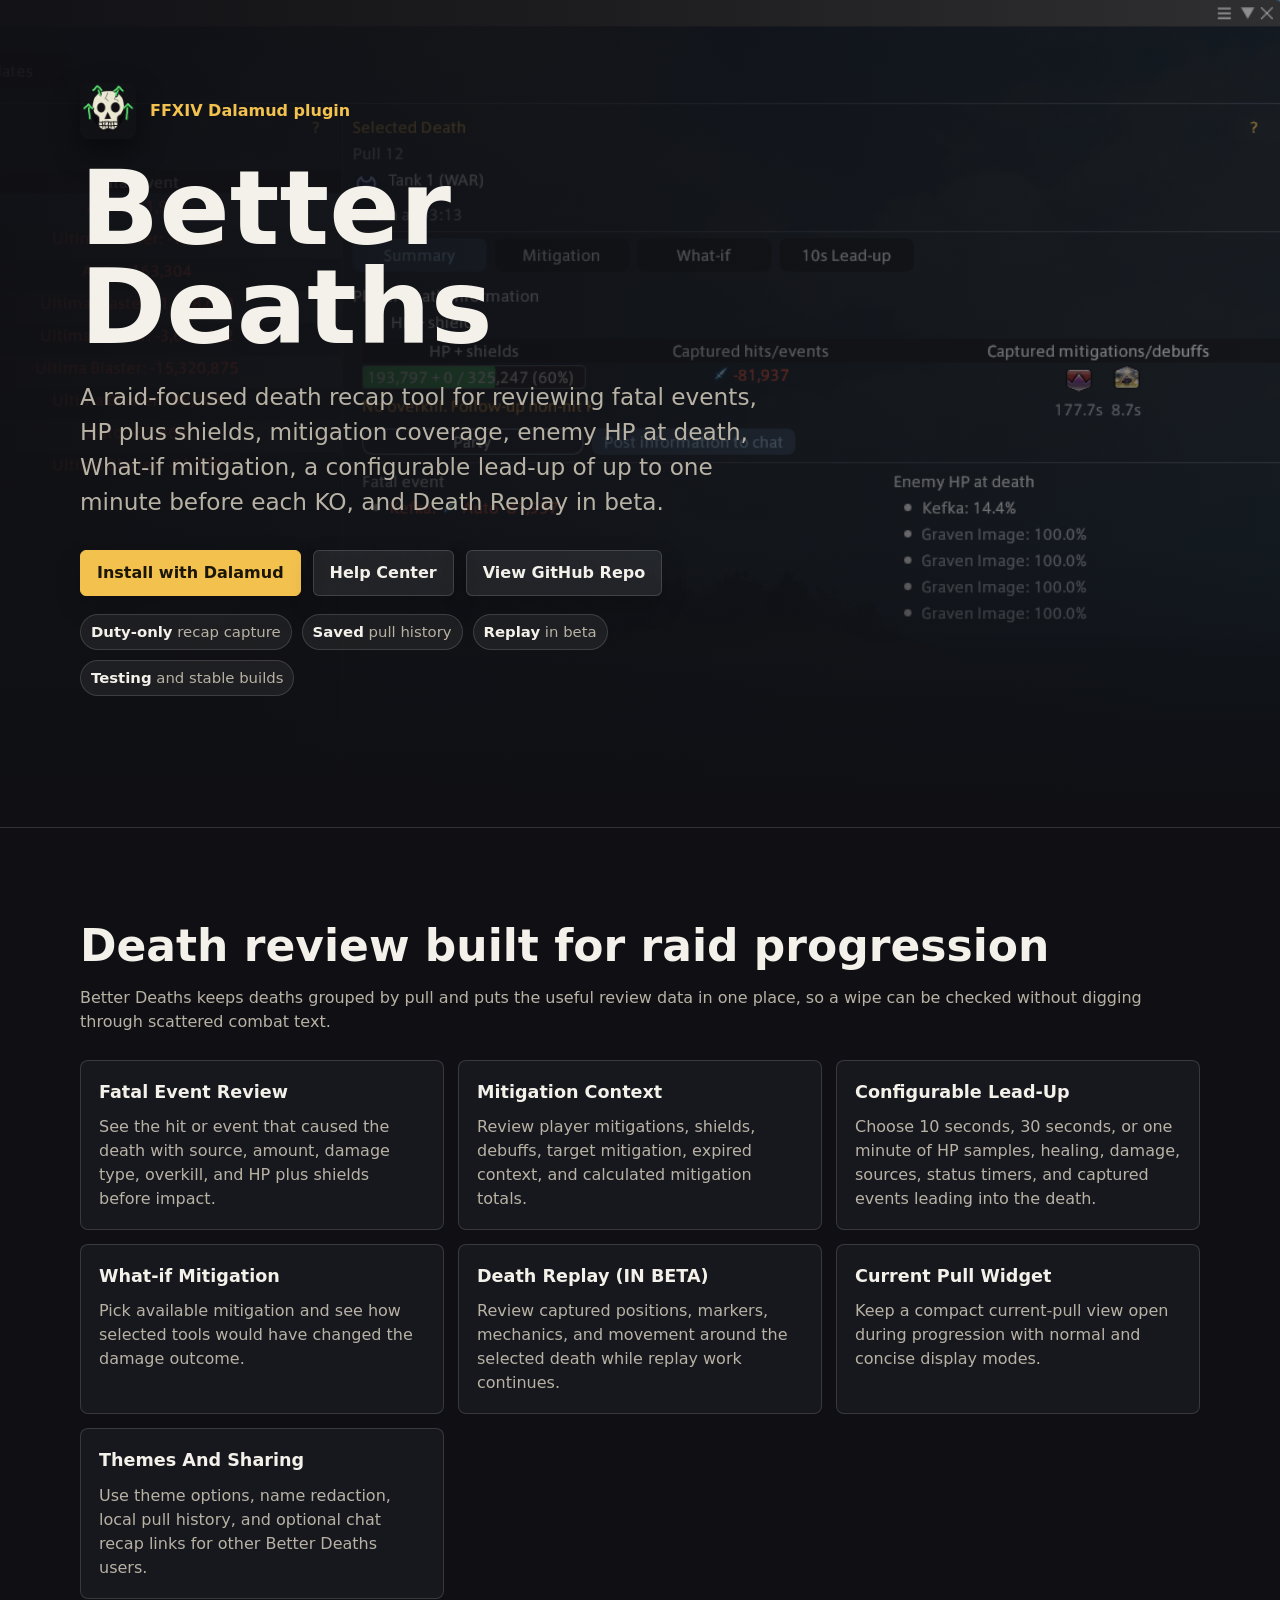
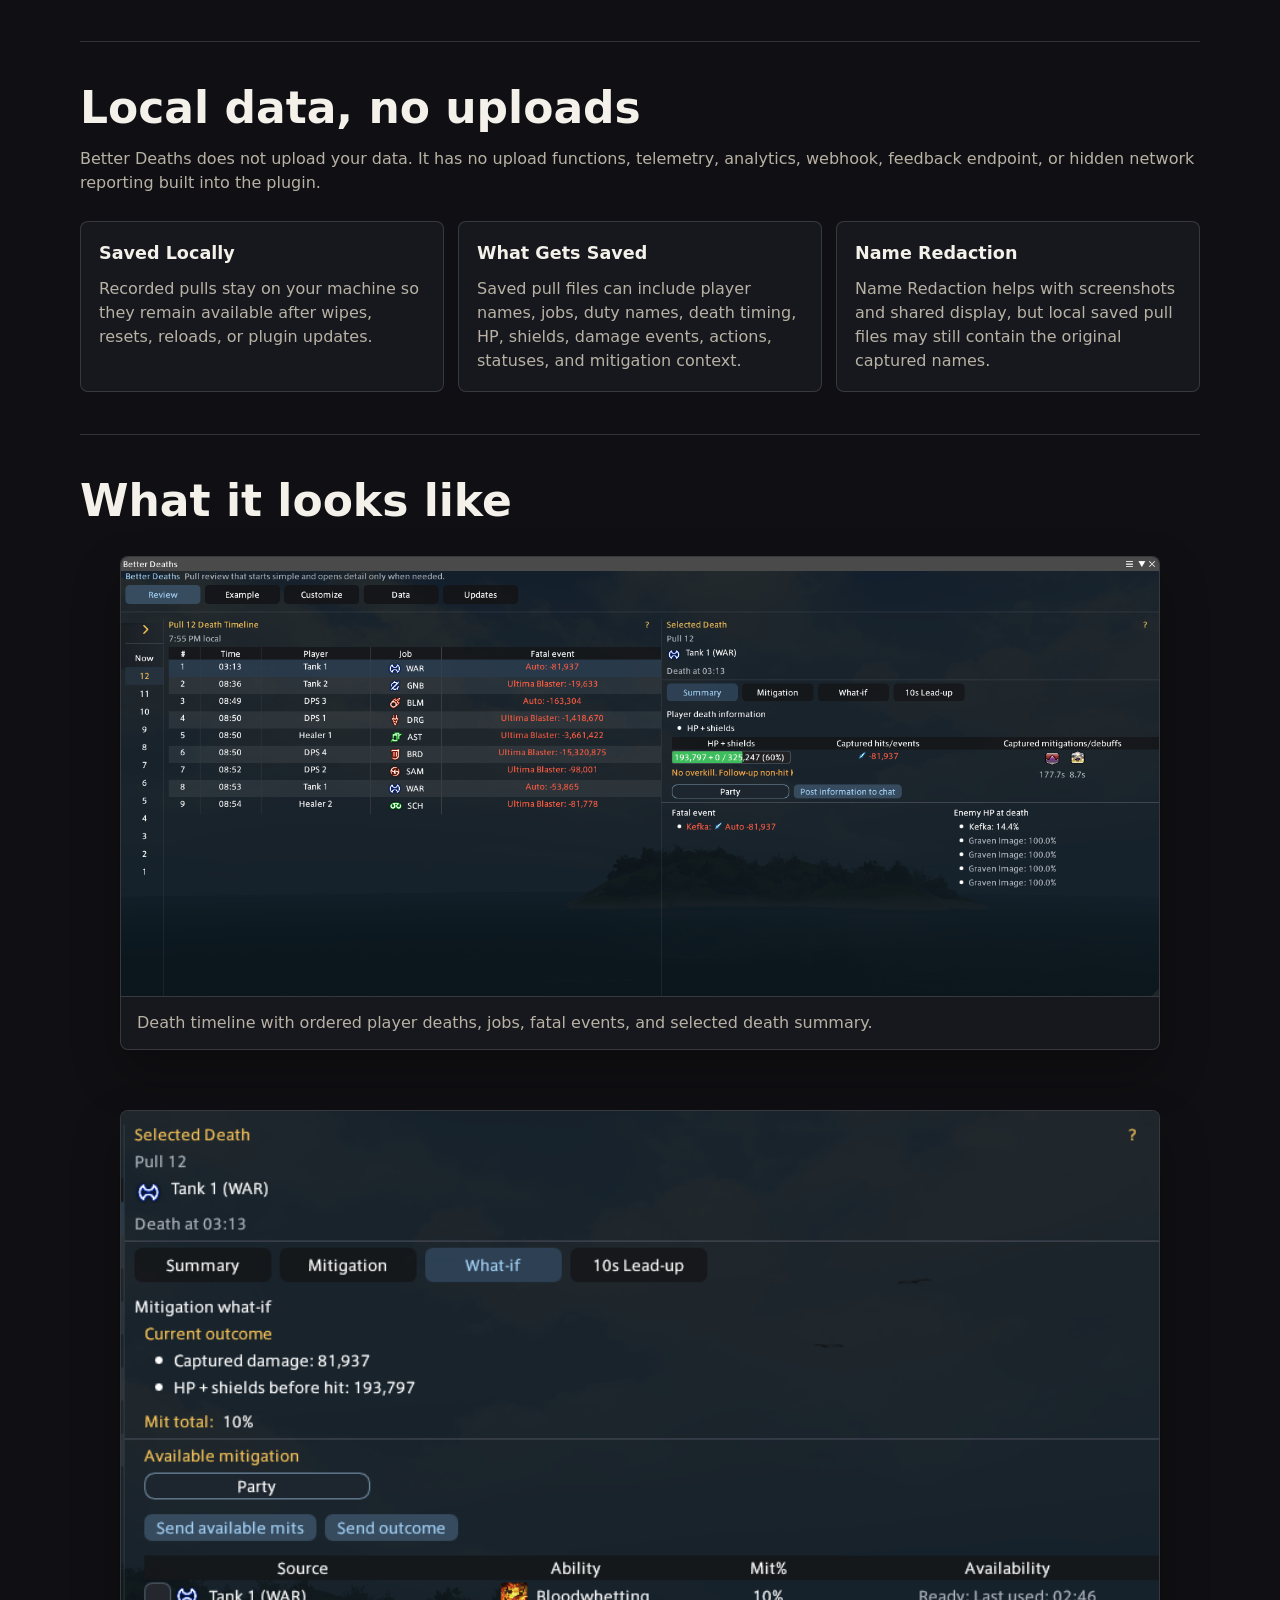
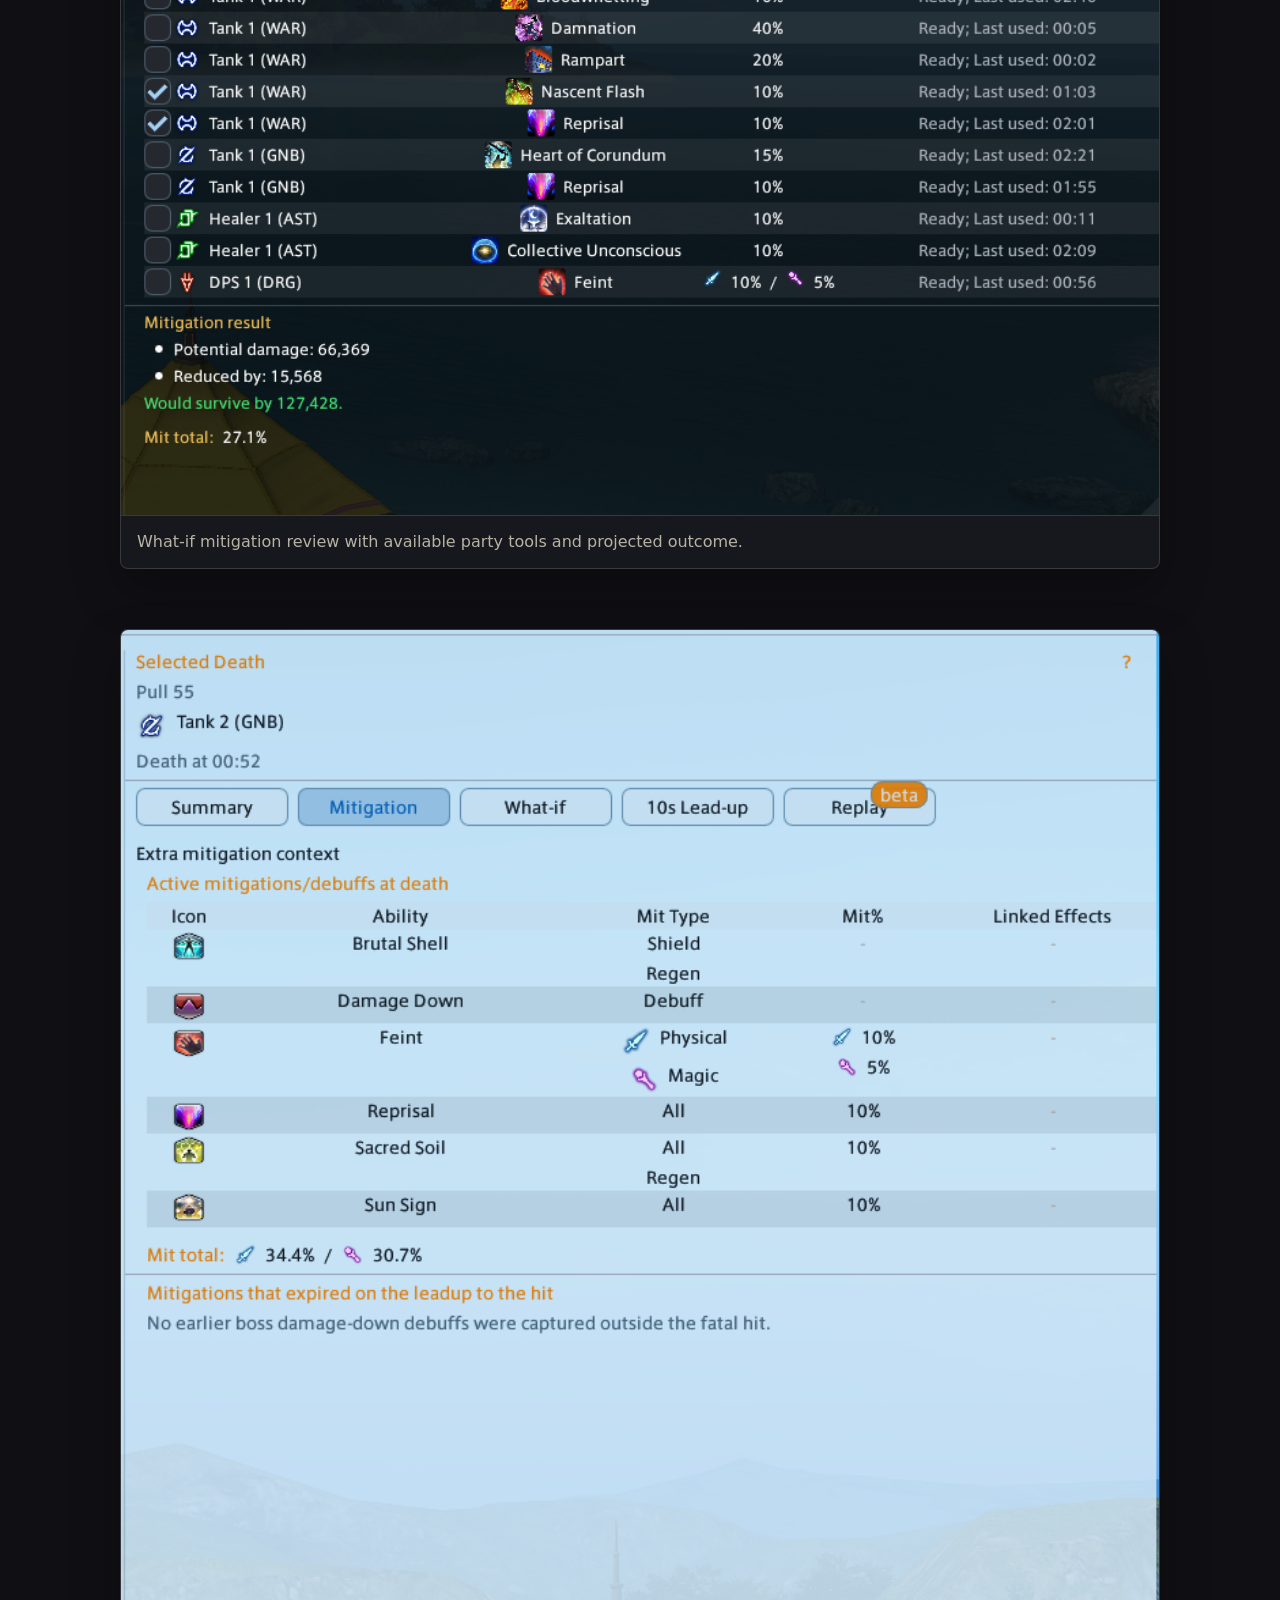
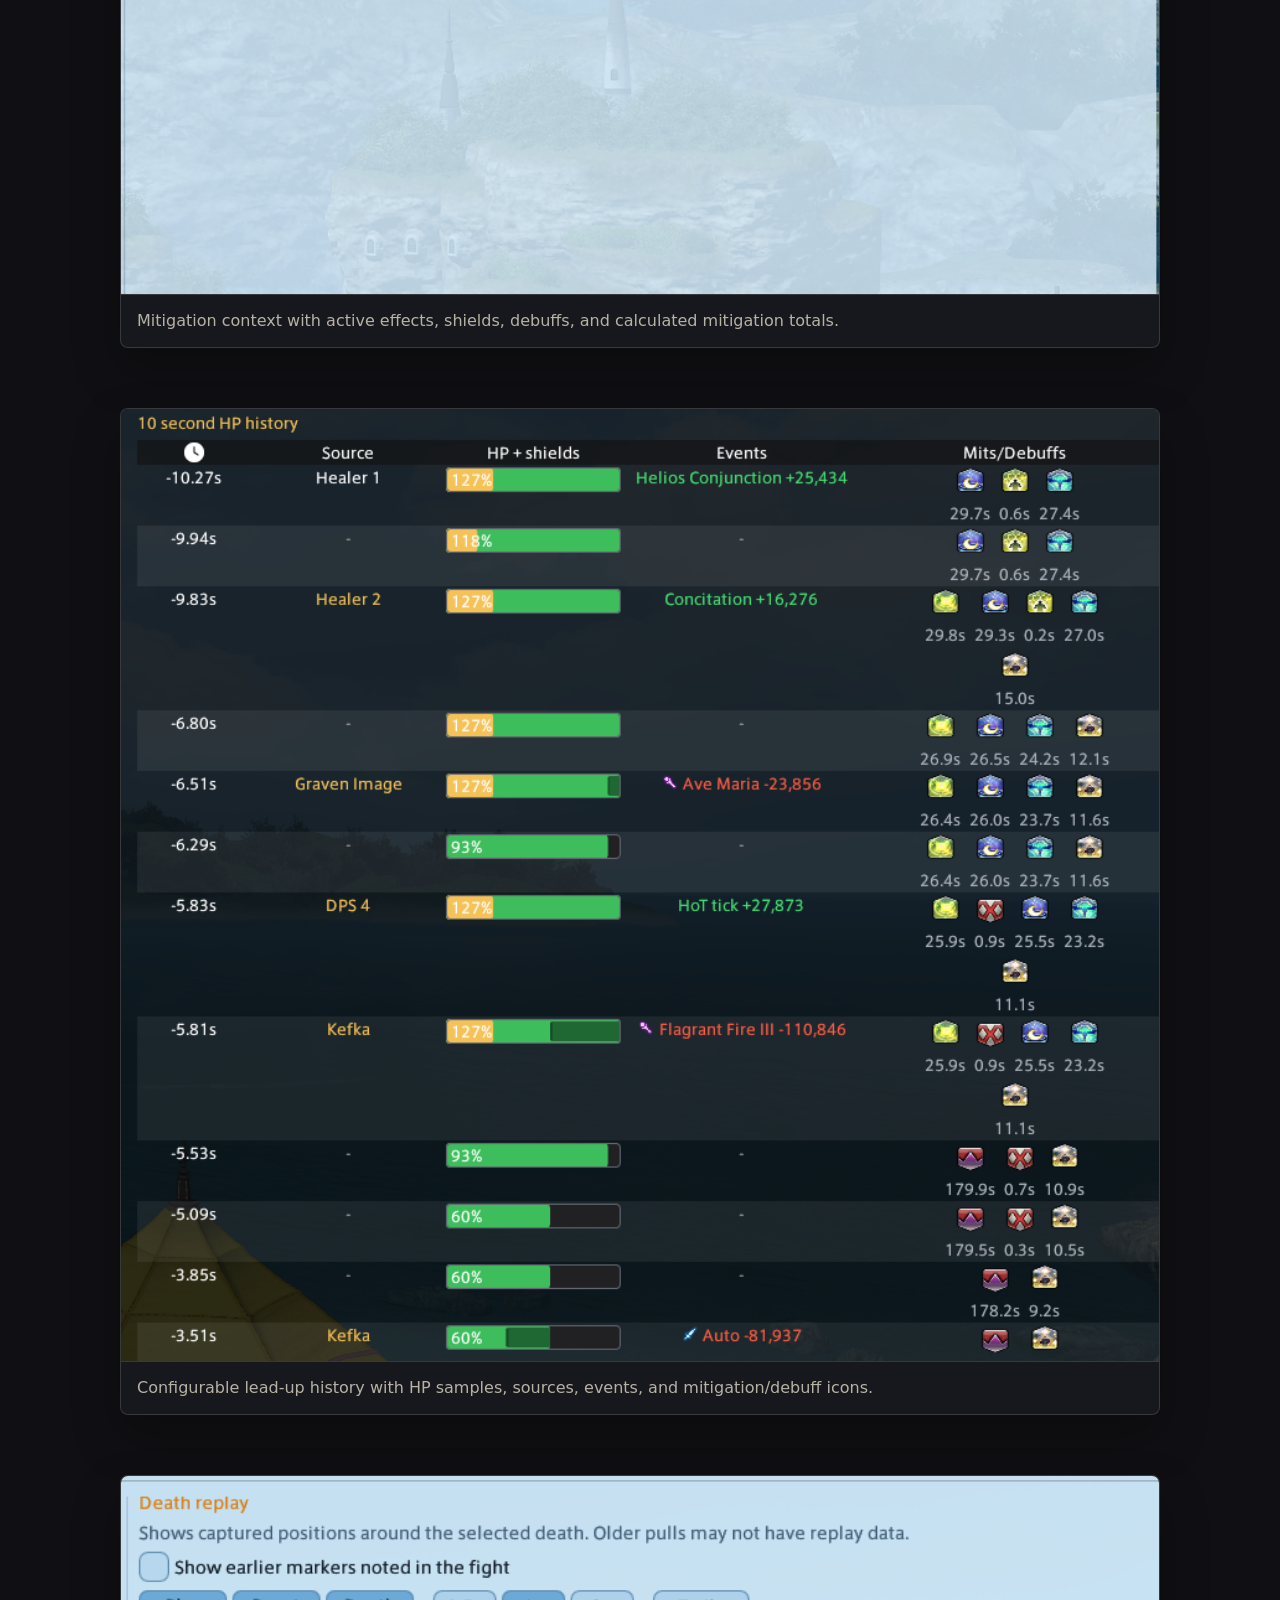
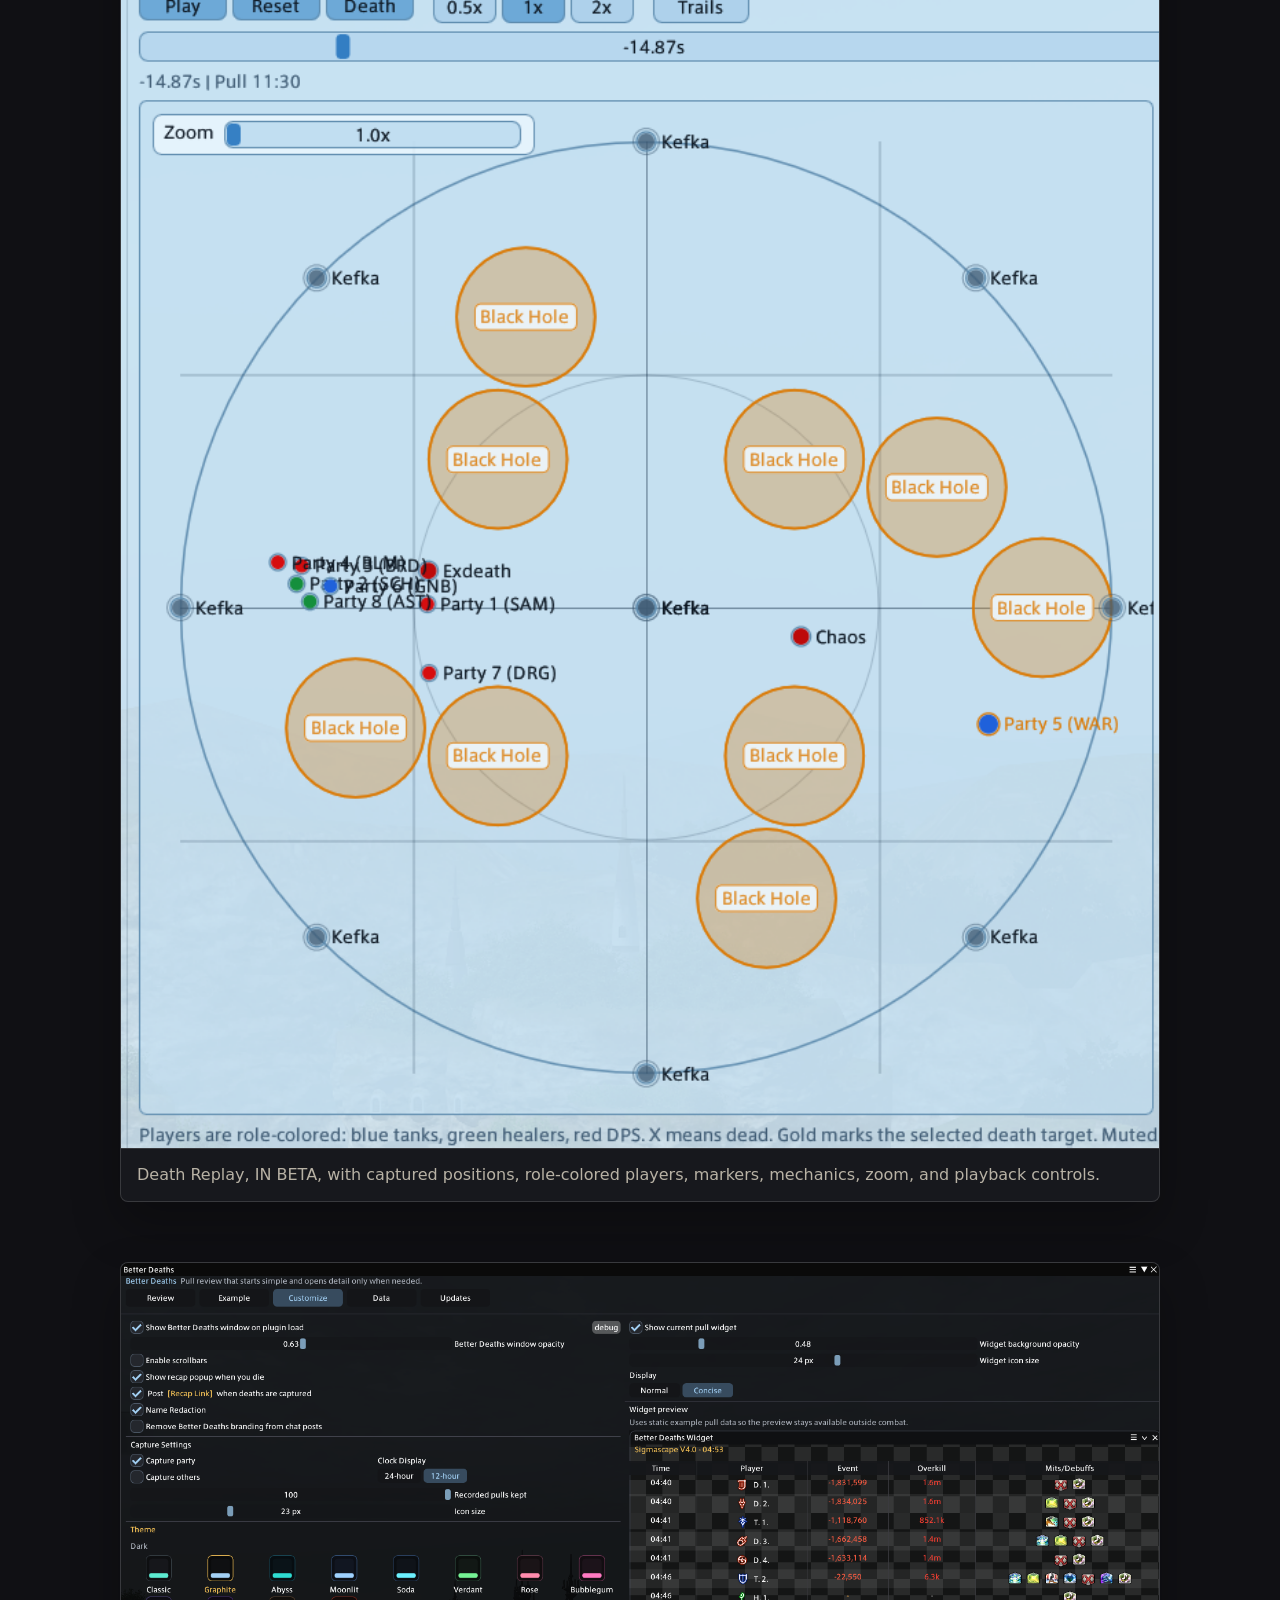
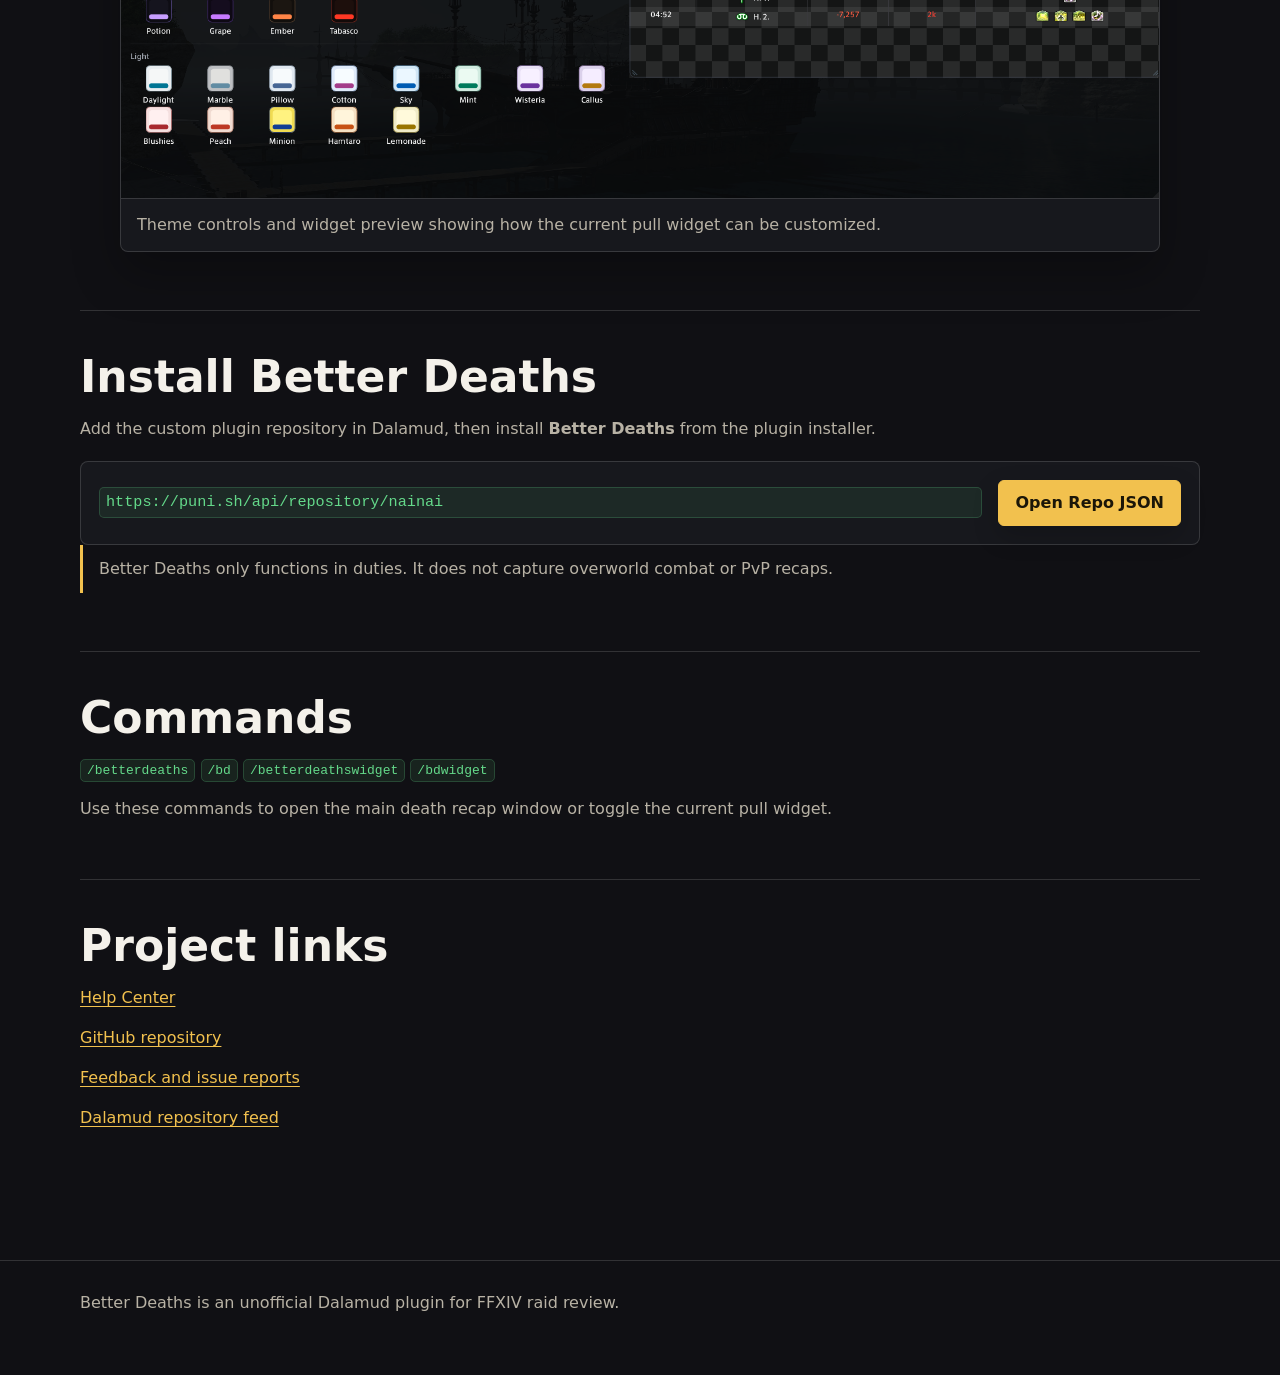
==== docs/index.html @ c1d9cd87 "Release Better Deaths 1.0.0.5 stable" ====
<!DOCTYPE html>
<html lang="en">
<head>
  <meta charset="utf-8">
  <meta name="viewport" content="width=device-width, initial-scale=1">
  <title>Better Deaths - FFXIV Dalamud Death Recap Plugin</title>
  <meta name="description" content="Better Deaths is a FFXIV Dalamud plugin for raid death recap, fatal event review, mitigation what-if checks, pull history, HP plus shields, configurable lead-up analysis up to one minute, and Death Replay in beta.">
  <meta name="robots" content="index, follow">
  <link rel="canonical" href="https://nainaiowo.github.io/better-deaths/">
  <link rel="icon" href="assets/icon.png" type="image/png">
  <meta property="og:type" content="website">
  <meta property="og:title" content="Better Deaths - FFXIV Dalamud Death Recap Plugin">
  <meta property="og:description" content="Review raid deaths with fatal events, HP plus shields, mitigation context, what-if checks, a configurable combat lead-up up to one minute, and Death Replay in beta.">
  <meta property="og:url" content="https://nainaiowo.github.io/better-deaths/">
  <meta property="og:image" content="https://nainaiowo.github.io/better-deaths/assets/death-timeline.png">
  <meta name="twitter:card" content="summary_large_image">
  <meta name="twitter:title" content="Better Deaths - FFXIV Dalamud Death Recap Plugin">
  <meta name="twitter:description" content="A Dalamud plugin for clearer FFXIV raid death review, with Death Replay in beta.">
  <meta name="twitter:image" content="https://nainaiowo.github.io/better-deaths/assets/death-timeline.png">
  <script type="application/ld+json">
  {
    "@context": "https://schema.org",
    "@type": "SoftwareApplication",
    "name": "Better Deaths",
    "applicationCategory": "UtilitiesApplication",
    "operatingSystem": "Windows",
    "description": "Better Deaths is a FFXIV Dalamud plugin for raid death recap, fatal event review, mitigation what-if checks, pull history, HP plus shields, configurable lead-up analysis up to one minute, and Death Replay in beta.",
    "softwareRequirements": "Dalamud",
    "url": "https://nainaiowo.github.io/better-deaths/",
    "codeRepository": "https://github.com/Nainaiowo/better-deaths",
    "author": {
      "@type": "Person",
      "name": "Nainaiowo"
    }
  }
  </script>
  <style>
    :root {
      color-scheme: dark;
      --bg: #101014;
      --panel: #17181d;
      --panel-2: #202127;
      --text: #f4f1ea;
      --muted: #b8b2a5;
      --gold: #f2c14e;
      --green: #64d98a;
      --red: #ff684f;
      --blue: #77b7ff;
      --line: rgba(255, 255, 255, 0.14);
      --shadow: rgba(0, 0, 0, 0.45);
      font-family: Inter, ui-sans-serif, system-ui, -apple-system, BlinkMacSystemFont, "Segoe UI", sans-serif;
    }

    * {
      box-sizing: border-box;
    }

    html {
      scroll-behavior: smooth;
    }

    body {
      margin: 0;
      background: var(--bg);
      color: var(--text);
      line-height: 1.5;
    }

    a {
      color: var(--gold);
      text-decoration-thickness: 0.08em;
      text-underline-offset: 0.18em;
    }

    a:hover {
      color: #ffe08b;
    }

    .hero {
      min-height: 92vh;
      display: flex;
      align-items: center;
      position: relative;
      isolation: isolate;
      overflow: hidden;
      border-bottom: 1px solid var(--line);
    }

    .hero::before {
      content: "";
      position: absolute;
      inset: 0;
      background:
        linear-gradient(90deg, rgba(16, 16, 20, 0.96) 0%, rgba(16, 16, 20, 0.78) 46%, rgba(16, 16, 20, 0.46) 100%),
        url("assets/death-timeline.png") center right / cover no-repeat;
      z-index: -2;
    }

    .hero::after {
      content: "";
      position: absolute;
      inset: auto 0 0;
      height: 32vh;
      background: linear-gradient(180deg, rgba(16, 16, 20, 0) 0%, var(--bg) 95%);
      z-index: -1;
    }

    .wrap {
      width: min(1120px, calc(100% - 32px));
      margin: 0 auto;
    }

    .hero-content {
      max-width: 720px;
      padding: 72px 0 120px;
    }

    .brand-row {
      display: flex;
      align-items: center;
      gap: 14px;
      margin-bottom: 20px;
    }

    .brand-row img {
      width: 56px;
      height: 56px;
      border-radius: 8px;
      box-shadow: 0 12px 30px var(--shadow);
    }

    .eyebrow {
      color: var(--gold);
      font-weight: 700;
      letter-spacing: 0;
      margin: 0;
    }

    h1 {
      font-size: clamp(3rem, 10vw, 6.5rem);
      line-height: 0.95;
      margin: 0 0 24px;
      letter-spacing: 0;
    }

    .lead {
      font-size: clamp(1.08rem, 2.2vw, 1.45rem);
      color: var(--muted);
      max-width: 680px;
      margin: 0 0 30px;
    }

    .actions {
      display: flex;
      flex-wrap: wrap;
      gap: 12px;
      align-items: center;
    }

    .button {
      display: inline-flex;
      align-items: center;
      justify-content: center;
      min-height: 44px;
      padding: 10px 16px;
      border: 1px solid var(--line);
      border-radius: 6px;
      background: rgba(255, 255, 255, 0.08);
      color: var(--text);
      text-decoration: none;
      font-weight: 700;
      box-shadow: 0 10px 26px rgba(0, 0, 0, 0.18);
    }

    .button.primary {
      background: var(--gold);
      border-color: var(--gold);
      color: #1b1608;
    }

    .button:hover {
      transform: translateY(-1px);
    }

    main {
      padding: 52px 0 72px;
    }

    section {
      padding: 42px 0;
      border-bottom: 1px solid var(--line);
    }

    section:last-child {
      border-bottom: 0;
    }

    h2 {
      font-size: clamp(1.75rem, 4vw, 2.75rem);
      line-height: 1.08;
      margin: 0 0 16px;
      letter-spacing: 0;
    }

    h3 {
      margin: 0 0 10px;
      font-size: 1.1rem;
      letter-spacing: 0;
    }

    p {
      margin: 0 0 16px;
    }

    .muted {
      color: var(--muted);
    }

    .feature-grid {
      display: grid;
      grid-template-columns: repeat(3, minmax(0, 1fr));
      gap: 14px;
      margin-top: 26px;
    }

    .feature {
      background: var(--panel);
      border: 1px solid var(--line);
      border-radius: 8px;
      padding: 18px;
    }

    .feature p {
      color: var(--muted);
      margin-bottom: 0;
    }

    .screens {
      display: grid;
      gap: 28px;
    }

    .screenshot {
      background: var(--panel);
      border: 1px solid var(--line);
      border-radius: 8px;
      overflow: hidden;
      box-shadow: 0 22px 48px rgba(0, 0, 0, 0.28);
    }

    .screenshot img {
      display: block;
      width: 100%;
      height: auto;
      background: var(--panel-2);
    }

    .screenshot figcaption {
      padding: 14px 16px;
      color: var(--muted);
      border-top: 1px solid var(--line);
    }

    .install-box {
      display: grid;
      grid-template-columns: 1fr auto;
      gap: 16px;
      align-items: center;
      background: var(--panel);
      border: 1px solid var(--line);
      border-radius: 8px;
      padding: 18px;
      margin-top: 20px;
    }

    code {
      color: var(--green);
      background: rgba(100, 217, 138, 0.09);
      border: 1px solid rgba(100, 217, 138, 0.2);
      padding: 3px 6px;
      border-radius: 5px;
      word-break: break-word;
    }

    .repo-url {
      display: block;
      font-size: 0.95rem;
      line-height: 1.5;
    }

    .note {
      border-left: 3px solid var(--gold);
      padding: 12px 0 12px 16px;
      color: var(--muted);
    }

    .status-row {
      display: flex;
      flex-wrap: wrap;
      gap: 10px;
      margin-top: 18px;
    }

    .tag {
      border: 1px solid var(--line);
      background: rgba(255, 255, 255, 0.06);
      border-radius: 999px;
      padding: 6px 10px;
      color: var(--muted);
      font-size: 0.93rem;
    }

    .tag strong {
      color: var(--text);
    }

    footer {
      color: var(--muted);
      padding: 30px 0 44px;
      border-top: 1px solid var(--line);
    }

    @media (max-width: 820px) {
      .hero {
        min-height: 84vh;
      }

      .hero::before {
        background:
          linear-gradient(180deg, rgba(16, 16, 20, 0.95) 0%, rgba(16, 16, 20, 0.76) 58%, rgba(16, 16, 20, 0.58) 100%),
          url("assets/death-timeline.png") center / cover no-repeat;
      }

      .hero-content {
        padding: 56px 0 96px;
      }

      .feature-grid {
        grid-template-columns: 1fr;
      }

      .install-box {
        grid-template-columns: 1fr;
      }
    }
  </style>
</head>
<body>
  <header class="hero">
    <div class="wrap">
      <div class="hero-content">
        <div class="brand-row">
          <img src="assets/icon.png" alt="Better Deaths plugin icon">
          <p class="eyebrow">FFXIV Dalamud plugin</p>
        </div>
        <h1>Better Deaths</h1>
        <p class="lead">A raid-focused death recap tool for reviewing fatal events, HP plus shields, mitigation coverage, enemy HP at death, What-if mitigation, a configurable lead-up of up to one minute before each KO, and Death Replay in beta.</p>
        <div class="actions">
          <a class="button primary" href="#install">Install with Dalamud</a>
          <a class="button" href="help/">Help Center</a>
          <a class="button" href="https://github.com/Nainaiowo/better-deaths">View GitHub Repo</a>
        </div>
        <div class="status-row" role="group" aria-label="Project details">
          <span class="tag"><strong>Duty-only</strong> recap capture</span>
          <span class="tag"><strong>Saved</strong> pull history</span>
          <span class="tag"><strong>Replay</strong> in beta</span>
          <span class="tag"><strong>Testing</strong> and stable builds</span>
        </div>
      </div>
    </div>
  </header>

  <main>
    <section class="wrap" id="features">
      <h2>Death review built for raid progression</h2>
      <p class="muted">Better Deaths keeps deaths grouped by pull and puts the useful review data in one place, so a wipe can be checked without digging through scattered combat text.</p>
      <div class="feature-grid">
        <article class="feature">
          <h3>Fatal Event Review</h3>
          <p>See the hit or event that caused the death with source, amount, damage type, overkill, and HP plus shields before impact.</p>
        </article>
        <article class="feature">
          <h3>Mitigation Context</h3>
          <p>Review player mitigations, shields, debuffs, target mitigation, expired context, and calculated mitigation totals.</p>
        </article>
        <article class="feature">
          <h3>Configurable Lead-Up</h3>
          <p>Choose 10 seconds, 30 seconds, or one minute of HP samples, healing, damage, sources, status timers, and captured events leading into the death.</p>
        </article>
        <article class="feature">
          <h3>What-if Mitigation</h3>
          <p>Pick available mitigation and see how selected tools would have changed the damage outcome.</p>
        </article>
        <article class="feature">
          <h3>Death Replay (IN BETA)</h3>
          <p>Review captured positions, markers, mechanics, and movement around the selected death while replay work continues.</p>
        </article>
        <article class="feature">
          <h3>Current Pull Widget</h3>
          <p>Keep a compact current-pull view open during progression with normal and concise display modes.</p>
        </article>
        <article class="feature">
          <h3>Themes And Sharing</h3>
          <p>Use theme options, name redaction, local pull history, and optional chat recap links for other Better Deaths users.</p>
        </article>
      </div>
    </section>

    <section class="wrap" id="privacy">
      <h2>Local data, no uploads</h2>
      <p class="muted">Better Deaths does not upload your data. It has no upload functions, telemetry, analytics, webhook, feedback endpoint, or hidden network reporting built into the plugin.</p>
      <div class="feature-grid">
        <article class="feature">
          <h3>Saved Locally</h3>
          <p>Recorded pulls stay on your machine so they remain available after wipes, resets, reloads, or plugin updates.</p>
        </article>
        <article class="feature">
          <h3>What Gets Saved</h3>
          <p>Saved pull files can include player names, jobs, duty names, death timing, HP, shields, damage events, actions, statuses, and mitigation context.</p>
        </article>
        <article class="feature">
          <h3>Name Redaction</h3>
          <p>Name Redaction helps with screenshots and shared display, but local saved pull files may still contain the original captured names.</p>
        </article>
      </div>
    </section>

    <section class="wrap" id="screenshots">
      <h2>What it looks like</h2>
      <div class="screens">
        <figure class="screenshot">
          <img src="assets/death-timeline.png" alt="Better Deaths death timeline showing ordered party deaths and fatal events">
          <figcaption>Death timeline with ordered player deaths, jobs, fatal events, and selected death summary.</figcaption>
        </figure>
        <figure class="screenshot">
          <img src="assets/what-if-mitigation.png" alt="Better Deaths What-if mitigation review with available party mitigations">
          <figcaption>What-if mitigation review with available party tools and projected outcome.</figcaption>
        </figure>
        <figure class="screenshot">
          <img src="assets/mitigation-context.png" alt="Better Deaths mitigation context showing active mitigation and calculated mitigation totals">
          <figcaption>Mitigation context with active effects, shields, debuffs, and calculated mitigation totals.</figcaption>
        </figure>
        <figure class="screenshot">
          <img src="assets/lead-up-history.png" alt="Better Deaths configurable lead-up table with HP history and combat events">
          <figcaption>Configurable lead-up history with HP samples, sources, events, and mitigation/debuff icons.</figcaption>
        </figure>
        <figure class="screenshot">
          <img src="assets/death-replay-beta.png" alt="Better Deaths Death Replay beta showing captured positions and Black Hole mechanics">
          <figcaption>Death Replay, IN BETA, with captured positions, role-colored players, markers, mechanics, zoom, and playback controls.</figcaption>
        </figure>
        <figure class="screenshot">
          <img src="assets/customize-themes-widget.png" alt="Better Deaths customization tab with theme options and widget preview">
          <figcaption>Theme controls and widget preview showing how the current pull widget can be customized.</figcaption>
        </figure>
      </div>
    </section>

    <section class="wrap" id="install">
      <h2>Install Better Deaths</h2>
      <p class="muted">Add the custom plugin repository in Dalamud, then install <strong>Better Deaths</strong> from the plugin installer.</p>
      <div class="install-box">
        <code class="repo-url">https://puni.sh/api/repository/nainai</code>
        <a class="button primary" href="https://puni.sh/api/repository/nainai">Open Repo JSON</a>
      </div>
      <p class="note">Better Deaths only functions in duties. It does not capture overworld combat or PvP recaps.</p>
    </section>

    <section class="wrap" id="commands">
      <h2>Commands</h2>
      <p><code>/betterdeaths</code> <code>/bd</code> <code>/betterdeathswidget</code> <code>/bdwidget</code></p>
      <p class="muted">Use these commands to open the main death recap window or toggle the current pull widget.</p>
    </section>

    <section class="wrap" id="links">
      <h2>Project links</h2>
      <p><a href="help/">Help Center</a></p>
      <p><a href="https://github.com/Nainaiowo/better-deaths">GitHub repository</a></p>
      <p><a href="https://github.com/Nainaiowo/better-deaths/issues">Feedback and issue reports</a></p>
      <p><a href="https://puni.sh/api/repository/nainai">Dalamud repository feed</a></p>
    </section>
  </main>

  <footer>
    <div class="wrap">
      <p>Better Deaths is an unofficial Dalamud plugin for FFXIV raid review.</p>
    </div>
  </footer>
</body>
</html>
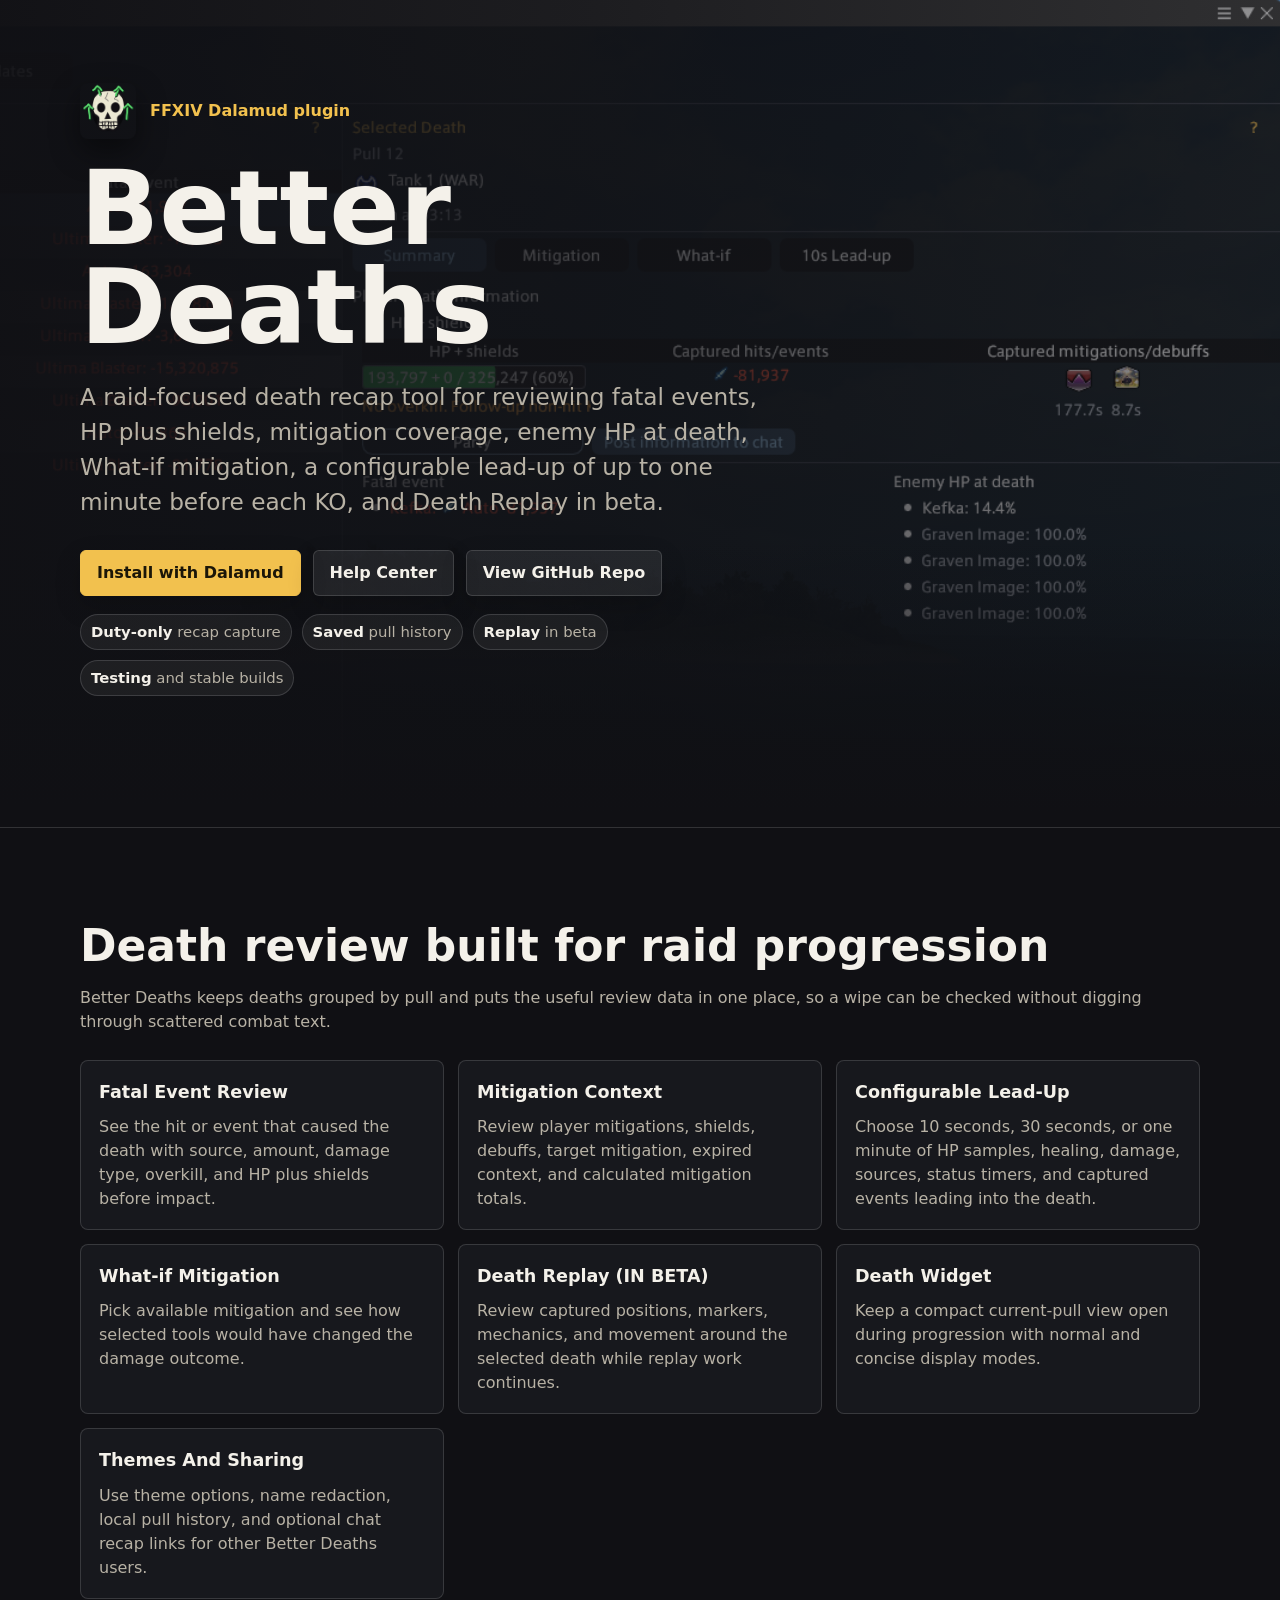
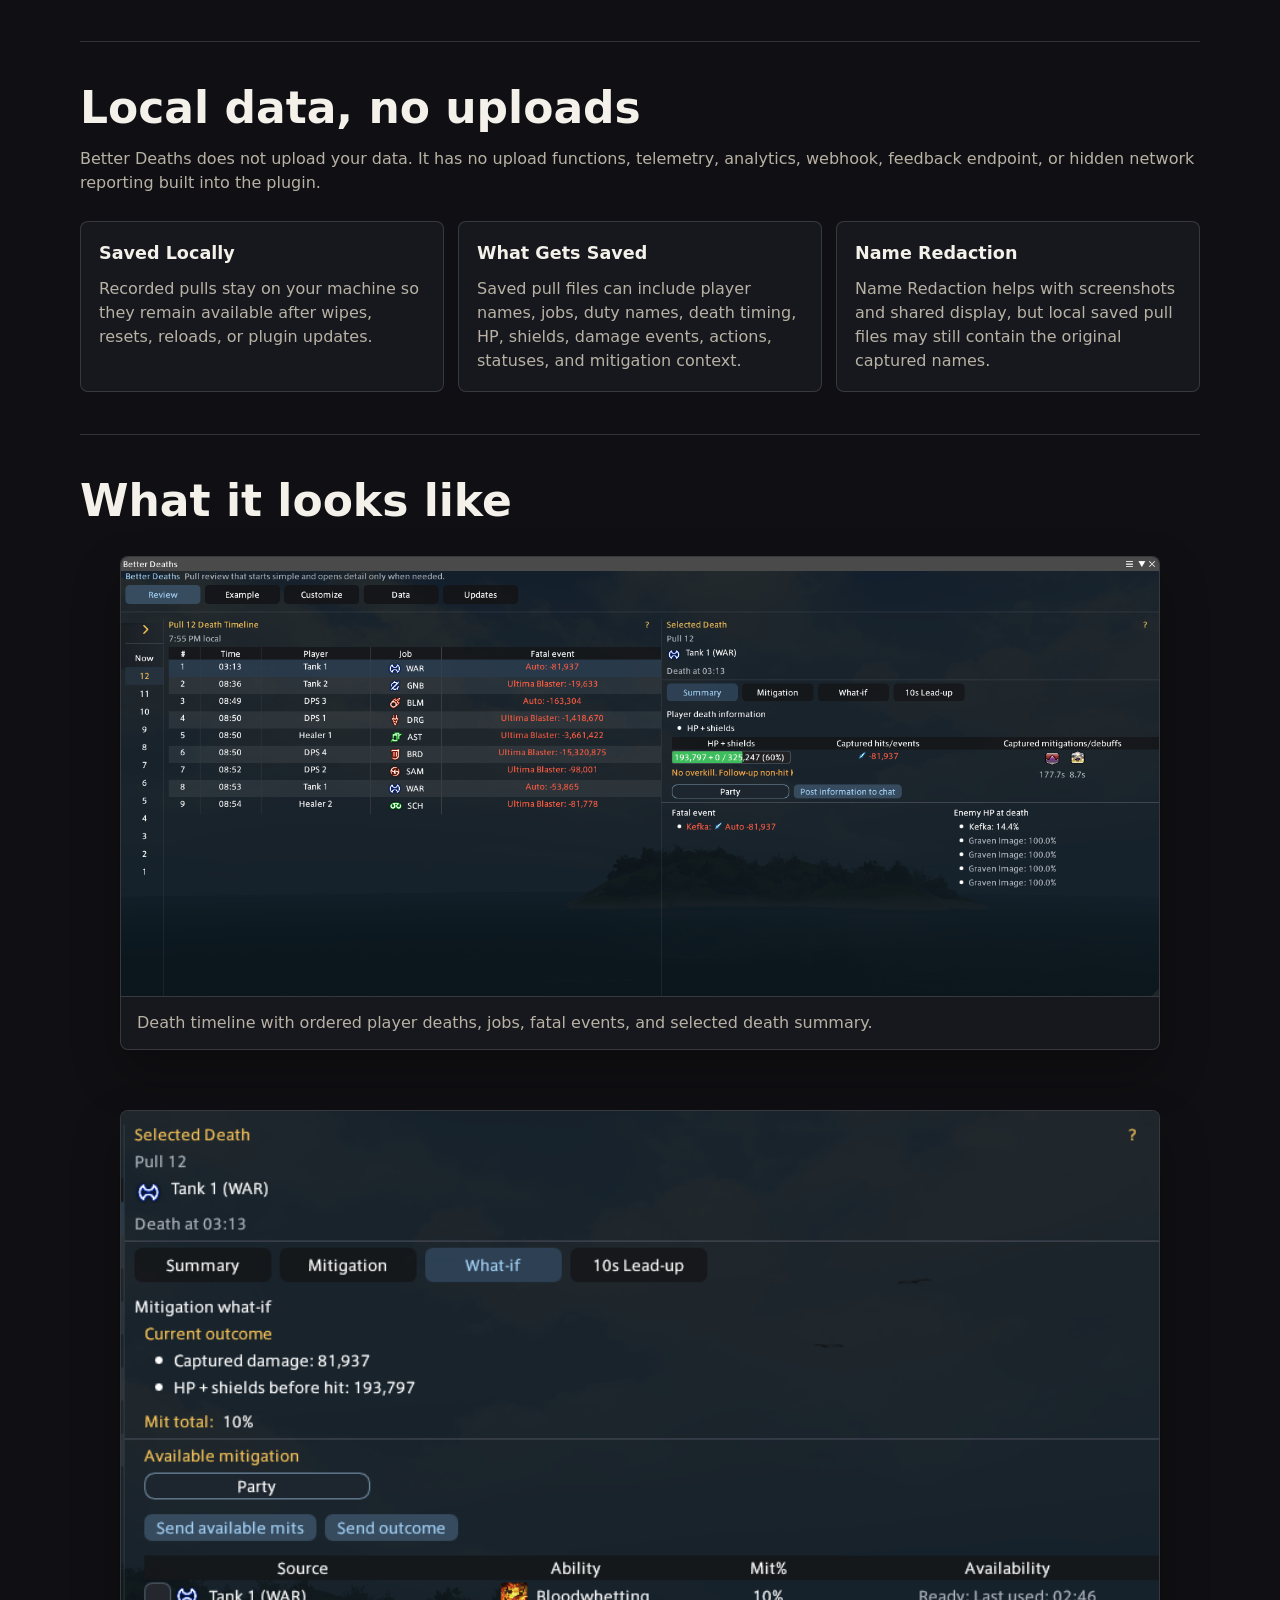
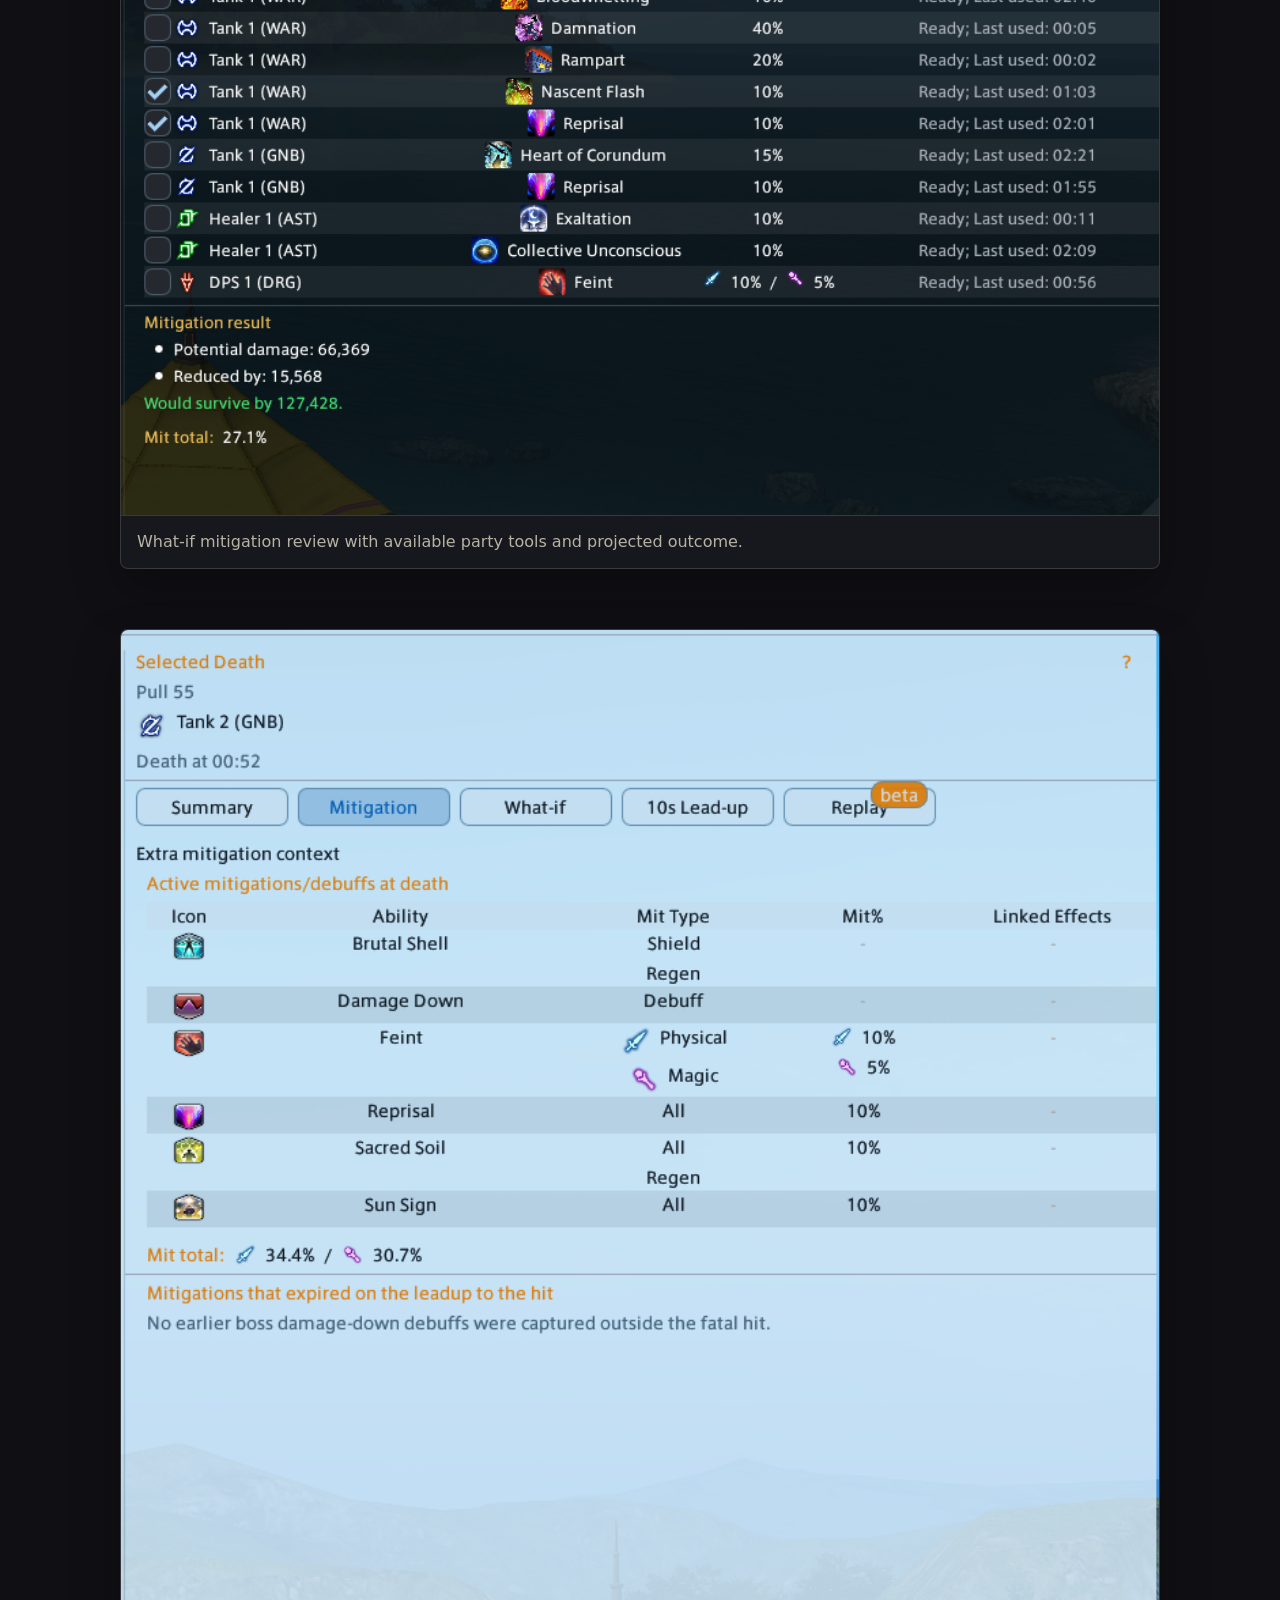
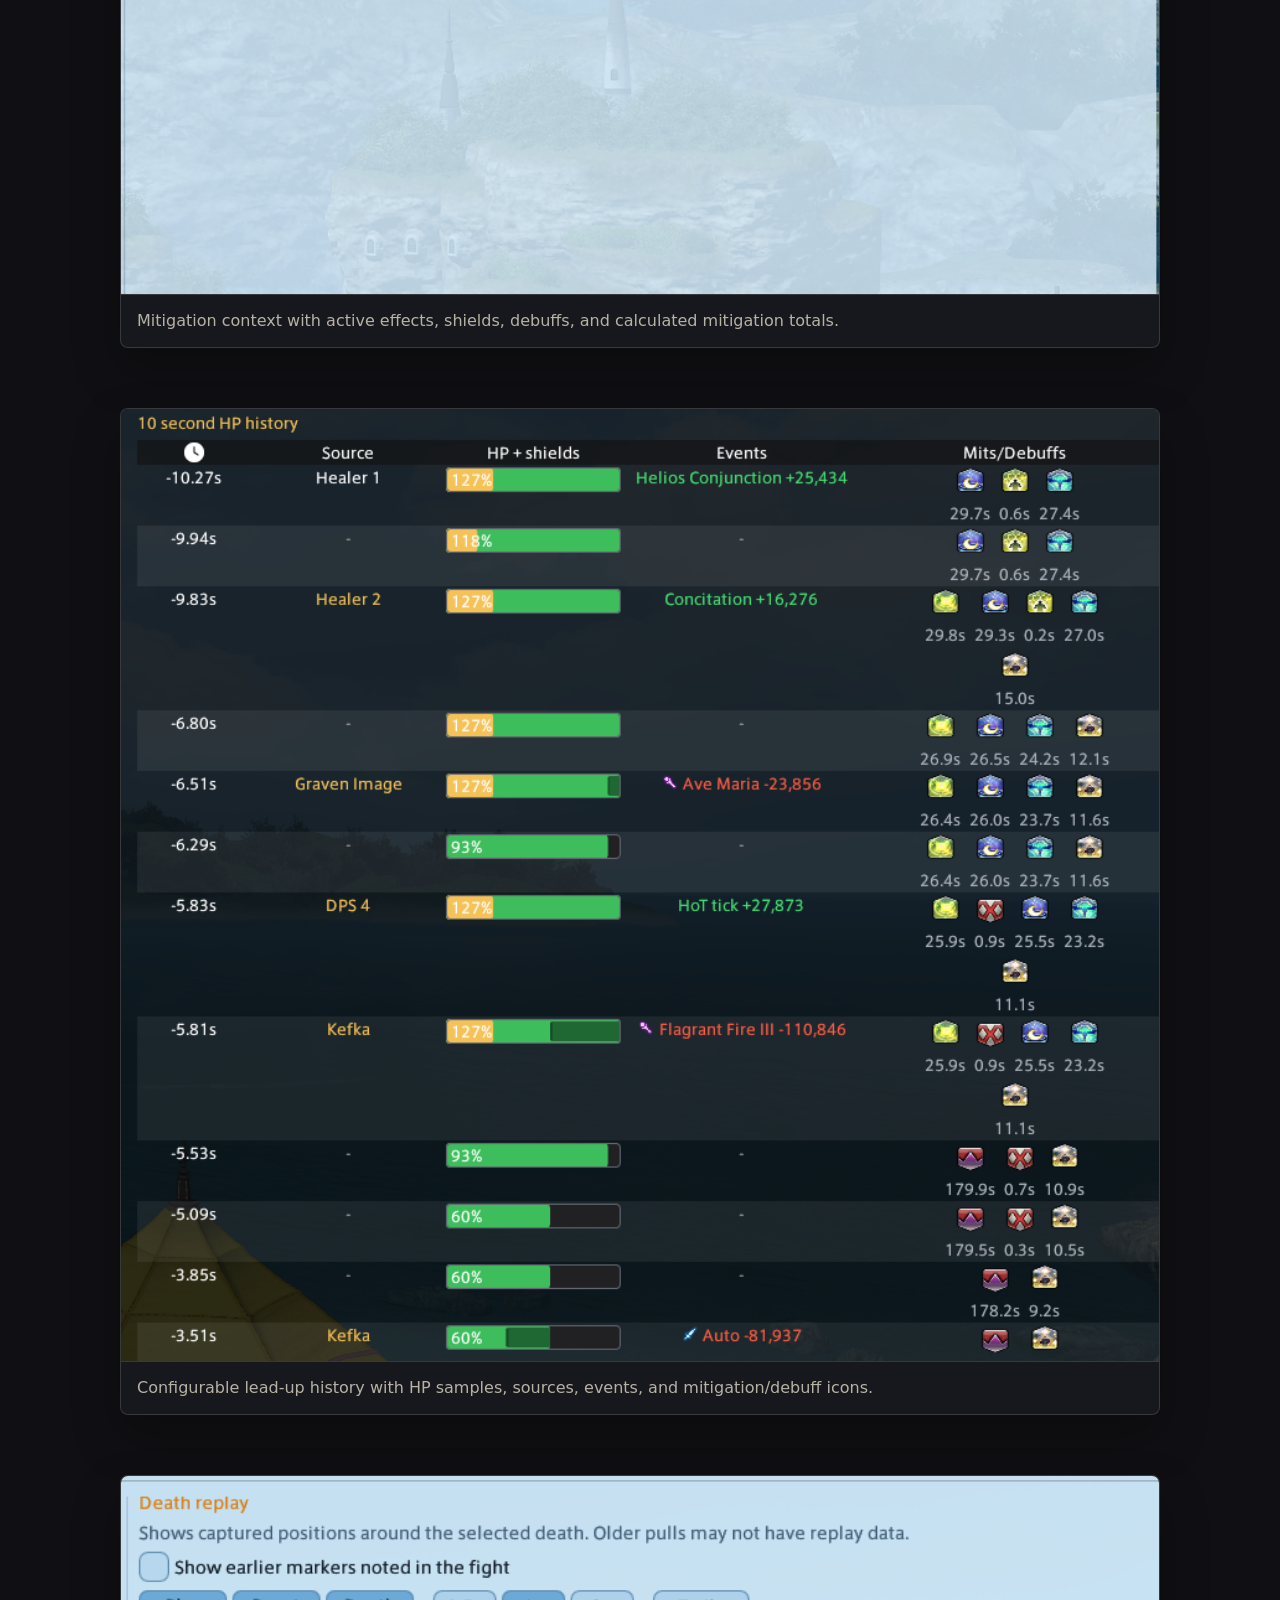
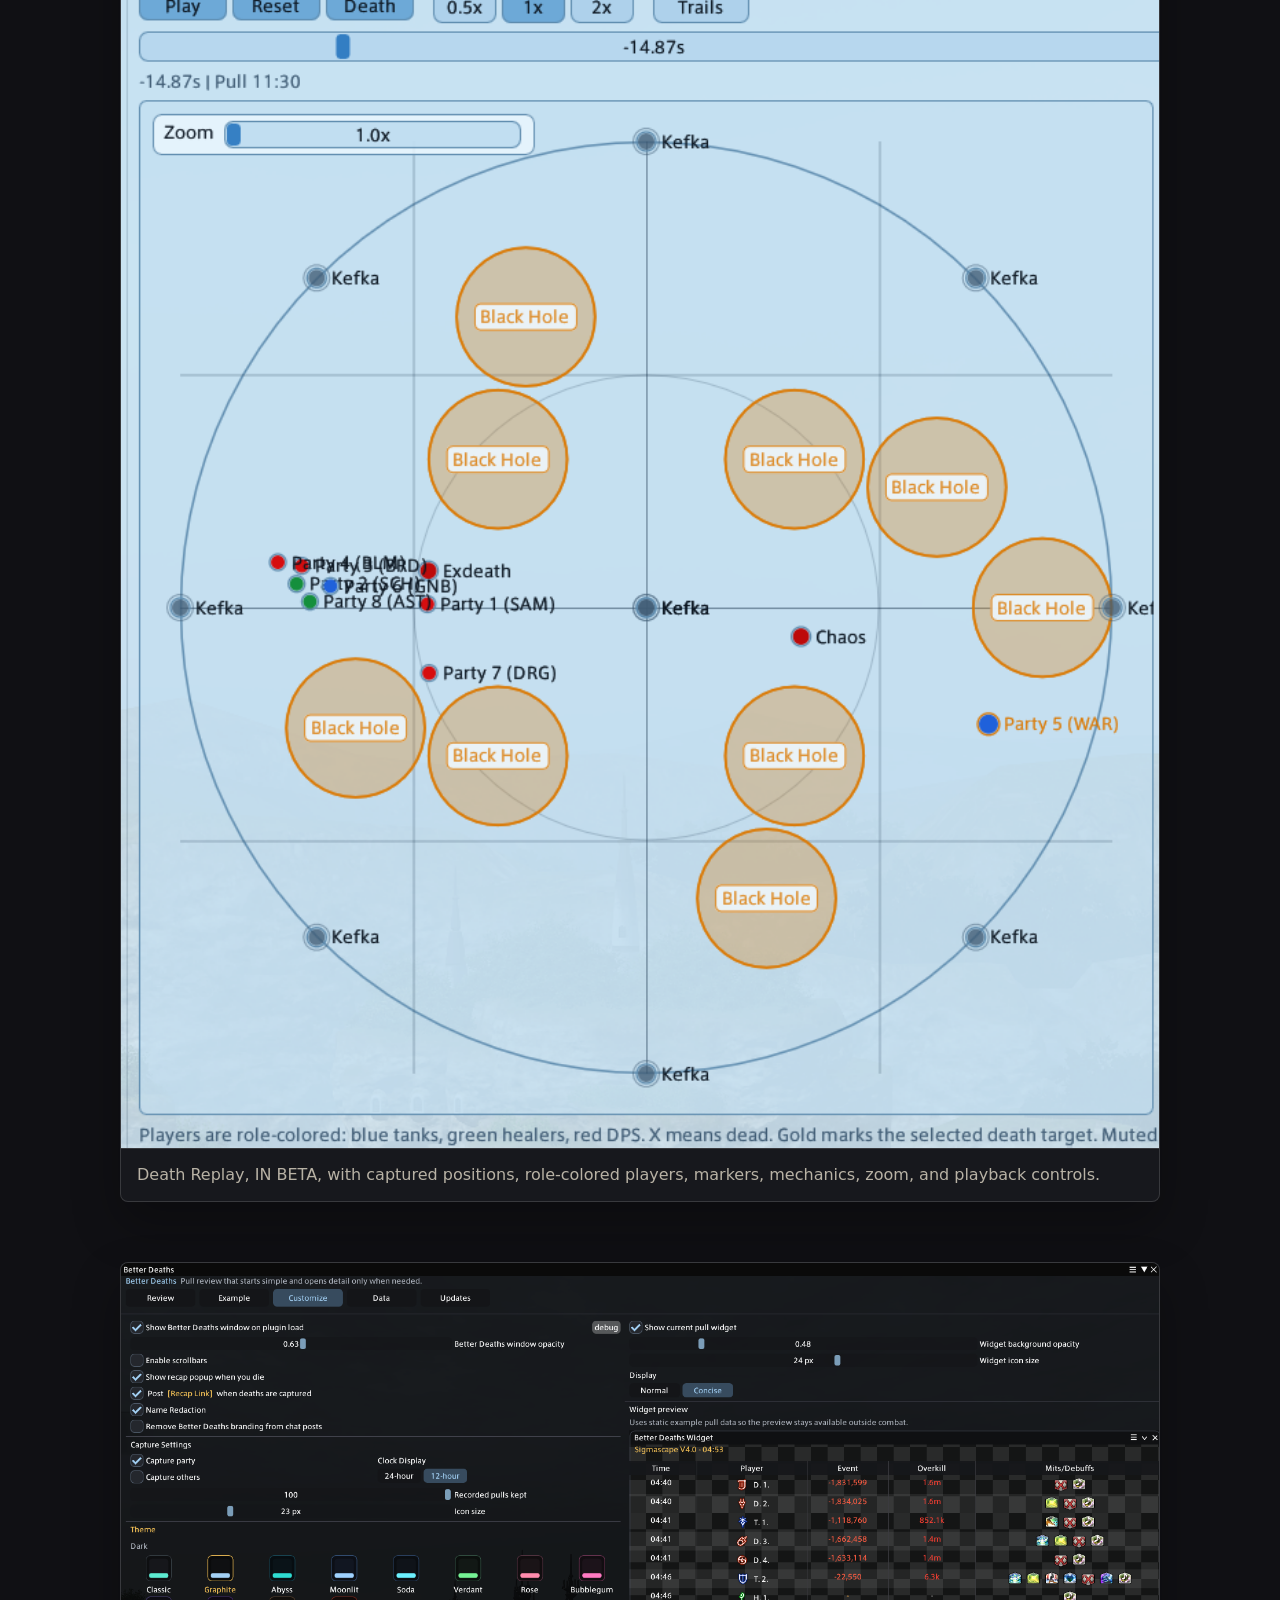
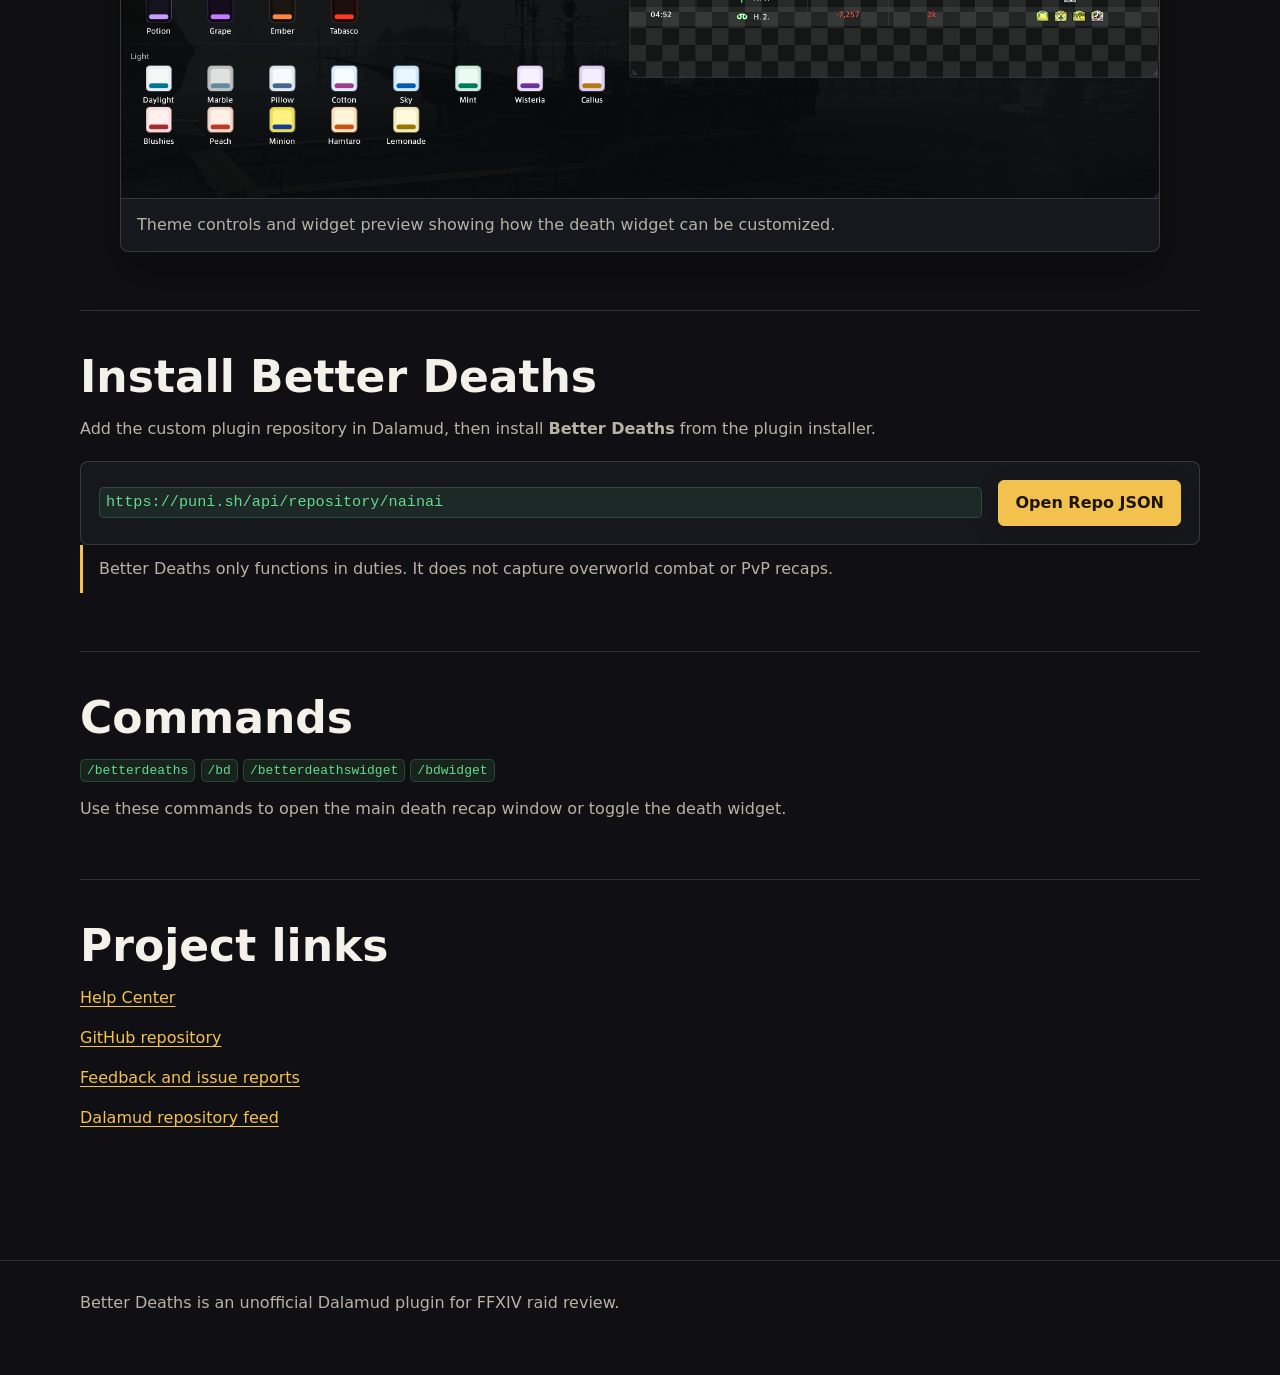
==== commit b1554847: "Complete damage meter workspace and precise timing" ====
--- a/docs/index.html
+++ b/docs/index.html
@@ -396,7 +396,7 @@
           <p>Review captured positions, markers, mechanics, and movement around the selected death while replay work continues.</p>
         </article>
         <article class="feature">
-          <h3>Current Pull Widget</h3>
+          <h3>Death Widget</h3>
           <p>Keep a compact current-pull view open during progression with normal and concise display modes.</p>
         </article>
         <article class="feature">
@@ -450,7 +450,7 @@
         </figure>
         <figure class="screenshot">
           <img src="assets/customize-themes-widget.png" alt="Better Deaths customization tab with theme options and widget preview">
-          <figcaption>Theme controls and widget preview showing how the current pull widget can be customized.</figcaption>
+          <figcaption>Theme controls and widget preview showing how the death widget can be customized.</figcaption>
         </figure>
       </div>
     </section>
@@ -468,7 +468,7 @@
     <section class="wrap" id="commands">
       <h2>Commands</h2>
       <p><code>/betterdeaths</code> <code>/bd</code> <code>/betterdeathswidget</code> <code>/bdwidget</code></p>
-      <p class="muted">Use these commands to open the main death recap window or toggle the current pull widget.</p>
+      <p class="muted">Use these commands to open the main death recap window or toggle the death widget.</p>
     </section>
 
     <section class="wrap" id="links">
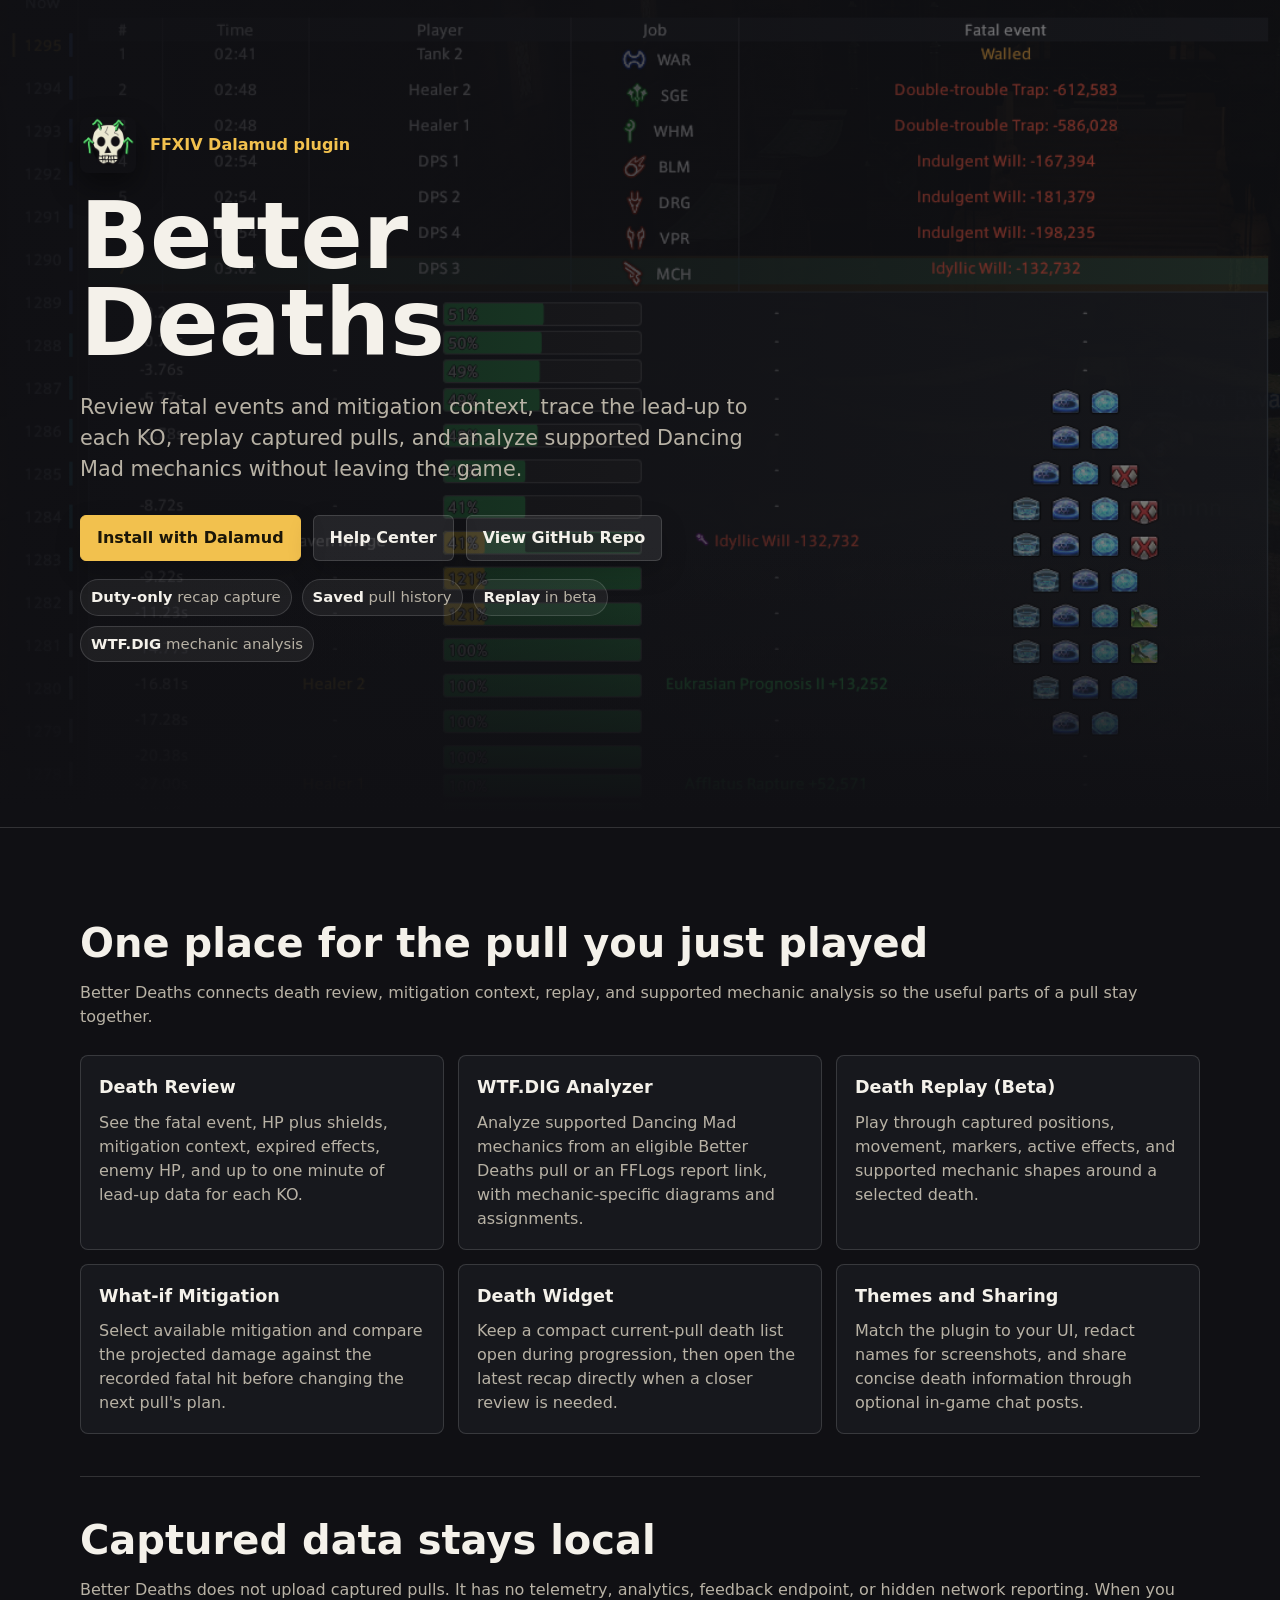
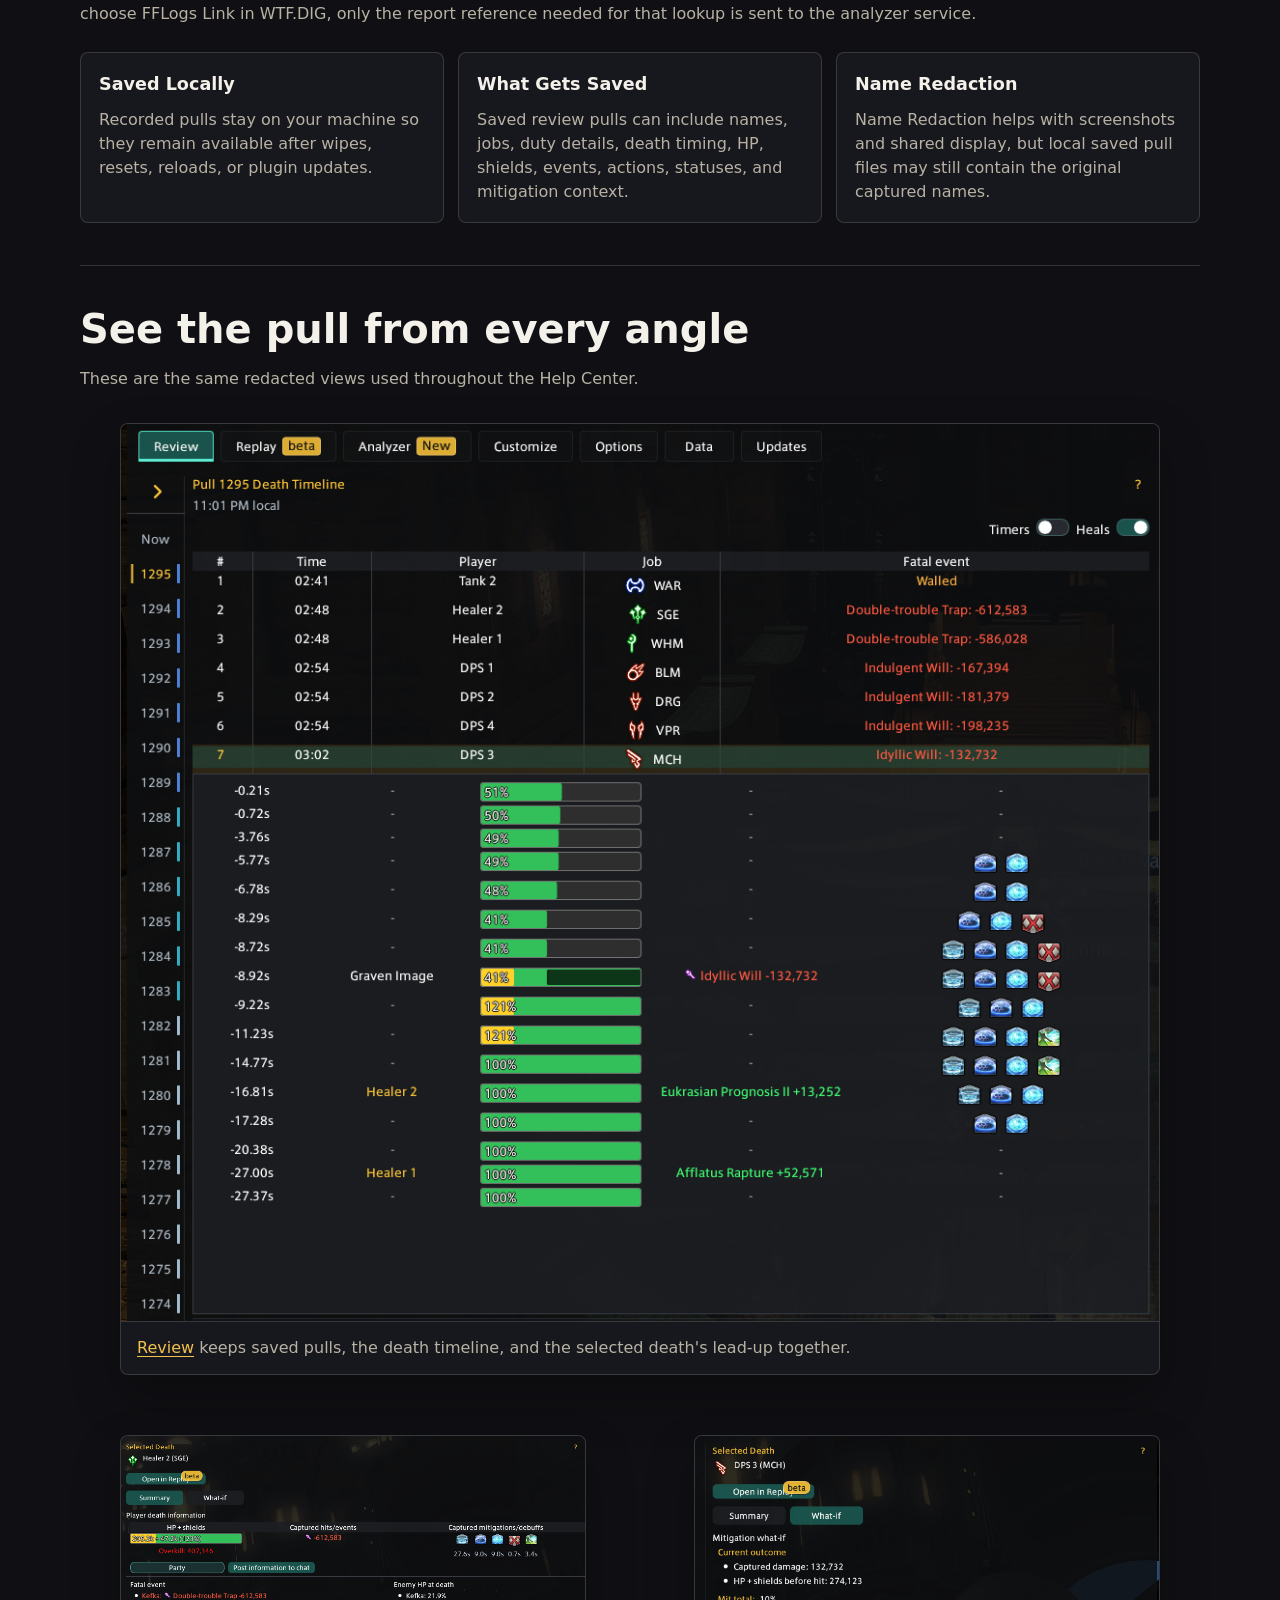
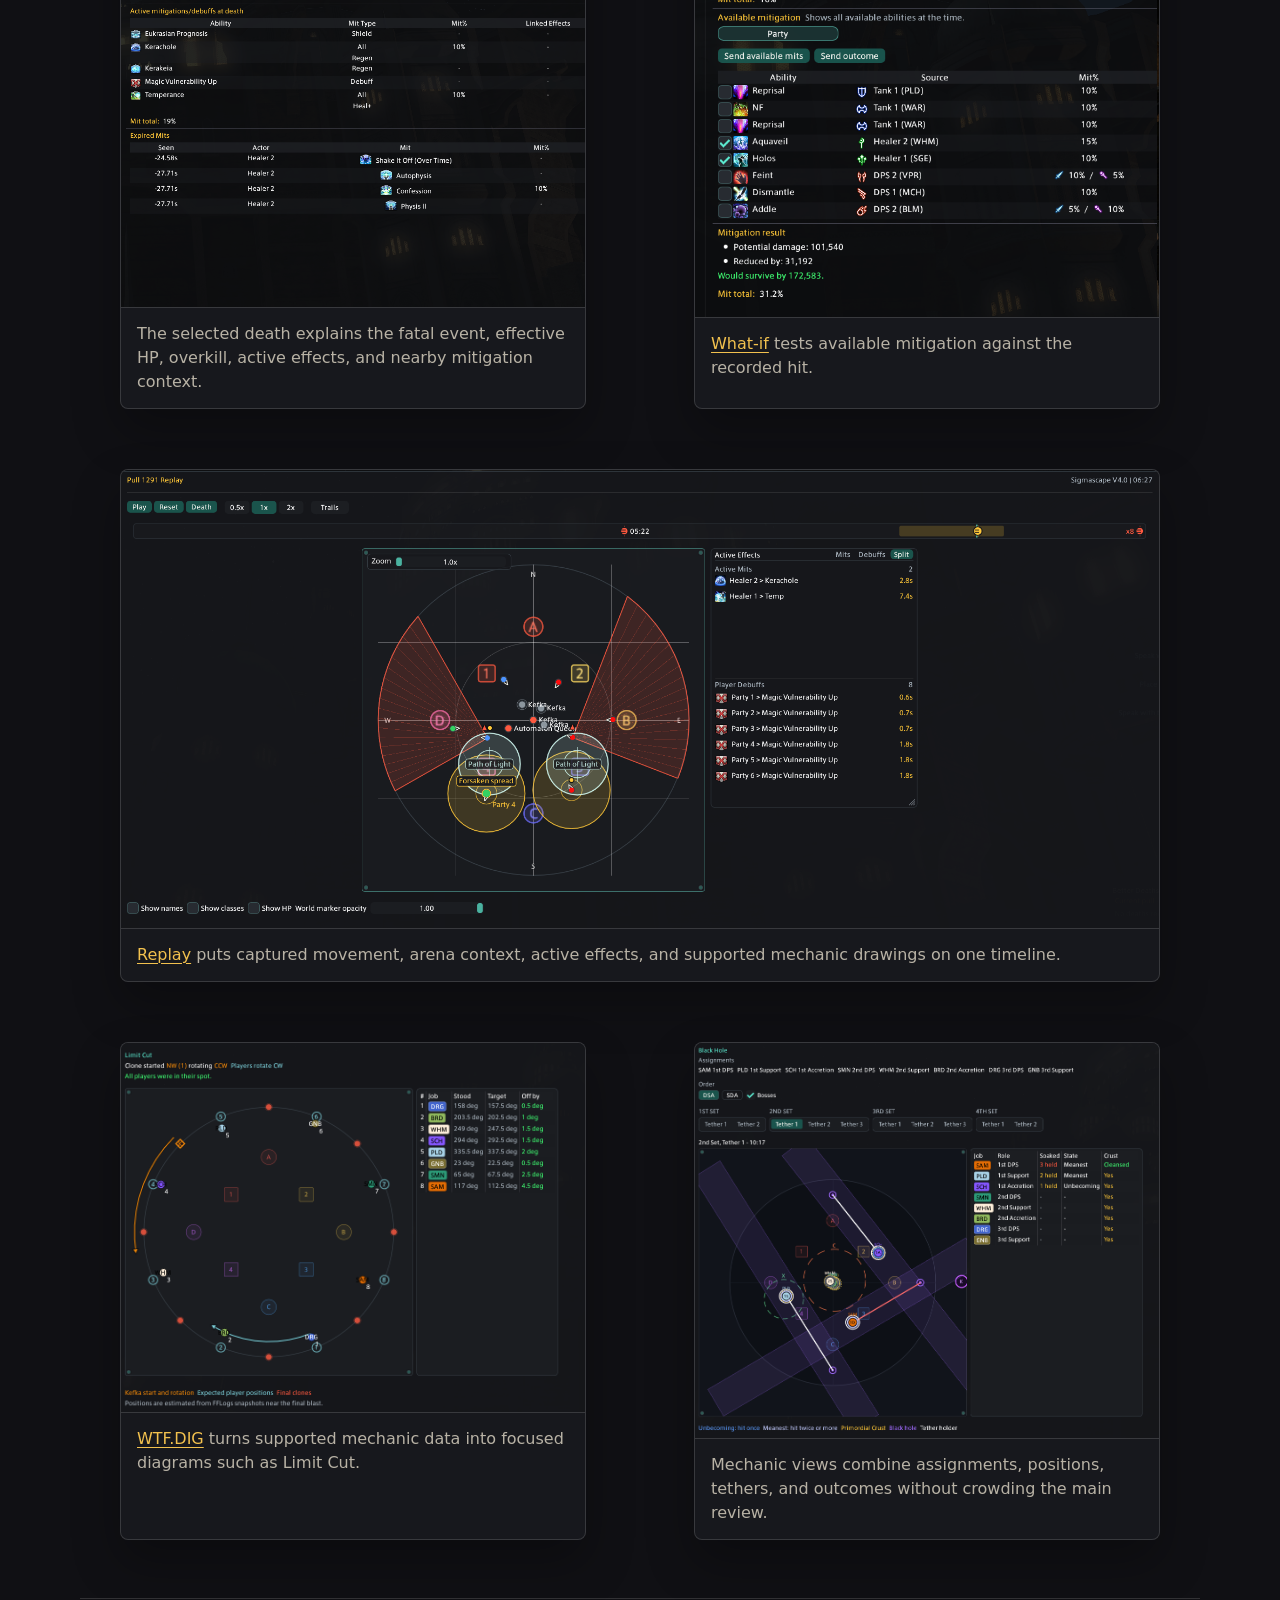
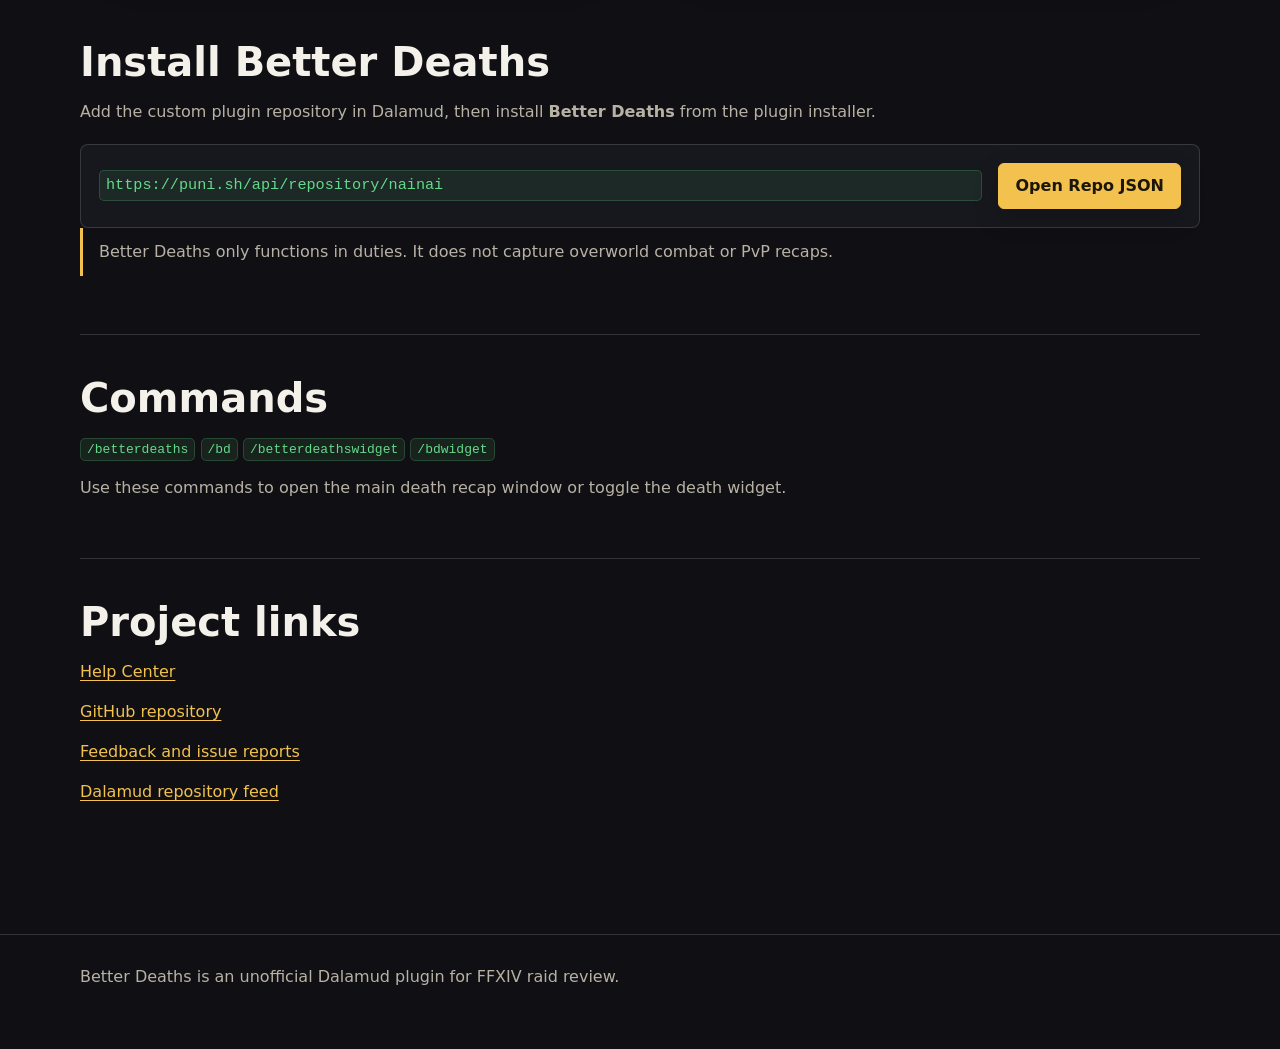
==== commit 8ac3ca82: "Refresh public website for released features" ====
--- a/docs/index.html
+++ b/docs/index.html
@@ -3,20 +3,20 @@
 <head>
   <meta charset="utf-8">
   <meta name="viewport" content="width=device-width, initial-scale=1">
-  <title>Better Deaths - FFXIV Dalamud Death Recap Plugin</title>
-  <meta name="description" content="Better Deaths is a FFXIV Dalamud plugin for raid death recap, fatal event review, mitigation what-if checks, pull history, HP plus shields, configurable lead-up analysis up to one minute, and Death Replay in beta.">
+  <title>Better Deaths - FFXIV Raid Death Review Plugin</title>
+  <meta name="description" content="Better Deaths is a FFXIV Dalamud plugin for fatal event review, mitigation context, What-if checks, saved pull history, Death Replay, and supported Dancing Mad mechanic analysis.">
   <meta name="robots" content="index, follow">
   <link rel="canonical" href="https://nainaiowo.github.io/better-deaths/">
   <link rel="icon" href="assets/icon.png" type="image/png">
   <meta property="og:type" content="website">
-  <meta property="og:title" content="Better Deaths - FFXIV Dalamud Death Recap Plugin">
-  <meta property="og:description" content="Review raid deaths with fatal events, HP plus shields, mitigation context, what-if checks, a configurable combat lead-up up to one minute, and Death Replay in beta.">
+  <meta property="og:title" content="Better Deaths - FFXIV Raid Death Review Plugin">
+  <meta property="og:description" content="Review fatal events and mitigation context, replay captured pulls, and analyze supported Dancing Mad mechanics.">
   <meta property="og:url" content="https://nainaiowo.github.io/better-deaths/">
-  <meta property="og:image" content="https://nainaiowo.github.io/better-deaths/assets/death-timeline.png">
+  <meta property="og:image" content="https://nainaiowo.github.io/better-deaths/assets/help-review-lead-up.png">
   <meta name="twitter:card" content="summary_large_image">
-  <meta name="twitter:title" content="Better Deaths - FFXIV Dalamud Death Recap Plugin">
-  <meta name="twitter:description" content="A Dalamud plugin for clearer FFXIV raid death review, with Death Replay in beta.">
-  <meta name="twitter:image" content="https://nainaiowo.github.io/better-deaths/assets/death-timeline.png">
+  <meta name="twitter:title" content="Better Deaths - FFXIV Raid Death Review Plugin">
+  <meta name="twitter:description" content="Death review, mitigation context, pull replay, and supported mechanic analysis in one Dalamud plugin.">
+  <meta name="twitter:image" content="https://nainaiowo.github.io/better-deaths/assets/help-review-lead-up.png">
   <script type="application/ld+json">
   {
     "@context": "https://schema.org",
@@ -24,7 +24,7 @@
     "name": "Better Deaths",
     "applicationCategory": "UtilitiesApplication",
     "operatingSystem": "Windows",
-    "description": "Better Deaths is a FFXIV Dalamud plugin for raid death recap, fatal event review, mitigation what-if checks, pull history, HP plus shields, configurable lead-up analysis up to one minute, and Death Replay in beta.",
+    "description": "Better Deaths is a FFXIV Dalamud plugin for fatal event review, mitigation context, What-if checks, saved pull history, Death Replay, and supported Dancing Mad mechanic analysis.",
     "softwareRequirements": "Dalamud",
     "url": "https://nainaiowo.github.io/better-deaths/",
     "codeRepository": "https://github.com/Nainaiowo/better-deaths",
@@ -92,7 +92,7 @@
       inset: 0;
       background:
         linear-gradient(90deg, rgba(16, 16, 20, 0.96) 0%, rgba(16, 16, 20, 0.78) 46%, rgba(16, 16, 20, 0.46) 100%),
-        url("assets/death-timeline.png") center right / cover no-repeat;
+        url("assets/help-review-lead-up.png") center right / cover no-repeat;
       z-index: -2;
     }
 
@@ -137,14 +137,14 @@
     }
 
     h1 {
-      font-size: clamp(3rem, 10vw, 6.5rem);
+      font-size: 5.75rem;
       line-height: 0.95;
       margin: 0 0 24px;
       letter-spacing: 0;
     }
 
     .lead {
-      font-size: clamp(1.08rem, 2.2vw, 1.45rem);
+      font-size: 1.3rem;
       color: var(--muted);
       max-width: 680px;
       margin: 0 0 30px;
@@ -196,7 +196,7 @@
     }
 
     h2 {
-      font-size: clamp(1.75rem, 4vw, 2.75rem);
+      font-size: 2.5rem;
       line-height: 1.08;
       margin: 0 0 16px;
       letter-spacing: 0;
@@ -235,9 +235,23 @@
       margin-bottom: 0;
     }
 
+    .feature h3 a {
+      color: var(--text);
+      text-decoration: none;
+    }
+
+    .feature h3 a:hover {
+      color: var(--gold);
+    }
+
     .screens {
       display: grid;
+      grid-template-columns: repeat(2, minmax(0, 1fr));
       gap: 28px;
+    }
+
+    .screenshot.wide {
+      grid-column: 1 / -1;
     }
 
     .screenshot {
@@ -328,15 +342,35 @@
       .hero::before {
         background:
           linear-gradient(180deg, rgba(16, 16, 20, 0.95) 0%, rgba(16, 16, 20, 0.76) 58%, rgba(16, 16, 20, 0.58) 100%),
-          url("assets/death-timeline.png") center / cover no-repeat;
+          url("assets/help-review-lead-up.png") center / cover no-repeat;
       }
 
       .hero-content {
         padding: 56px 0 96px;
       }
 
+      h1 {
+        font-size: 3.2rem;
+      }
+
+      h2 {
+        font-size: 2rem;
+      }
+
+      .lead {
+        font-size: 1.05rem;
+      }
+
       .feature-grid {
         grid-template-columns: 1fr;
+      }
+
+      .screens {
+        grid-template-columns: 1fr;
+      }
+
+      .screenshot.wide {
+        grid-column: auto;
       }
 
       .install-box {
@@ -354,7 +388,7 @@
           <p class="eyebrow">FFXIV Dalamud plugin</p>
         </div>
         <h1>Better Deaths</h1>
-        <p class="lead">A raid-focused death recap tool for reviewing fatal events, HP plus shields, mitigation coverage, enemy HP at death, What-if mitigation, a configurable lead-up of up to one minute before each KO, and Death Replay in beta.</p>
+        <p class="lead">Review fatal events and mitigation context, trace the lead-up to each KO, replay captured pulls, and analyze supported Dancing Mad mechanics without leaving the game.</p>
         <div class="actions">
           <a class="button primary" href="#install">Install with Dalamud</a>
           <a class="button" href="help/">Help Center</a>
@@ -364,7 +398,7 @@
           <span class="tag"><strong>Duty-only</strong> recap capture</span>
           <span class="tag"><strong>Saved</strong> pull history</span>
           <span class="tag"><strong>Replay</strong> in beta</span>
-          <span class="tag"><strong>Testing</strong> and stable builds</span>
+          <span class="tag"><strong>WTF.DIG</strong> mechanic analysis</span>
         </div>
       </div>
     </div>
@@ -372,43 +406,39 @@
 
   <main>
     <section class="wrap" id="features">
-      <h2>Death review built for raid progression</h2>
-      <p class="muted">Better Deaths keeps deaths grouped by pull and puts the useful review data in one place, so a wipe can be checked without digging through scattered combat text.</p>
+      <h2>One place for the pull you just played</h2>
+      <p class="muted">Better Deaths connects death review, mitigation context, replay, and supported mechanic analysis so the useful parts of a pull stay together.</p>
       <div class="feature-grid">
         <article class="feature">
-          <h3>Fatal Event Review</h3>
-          <p>See the hit or event that caused the death with source, amount, damage type, overkill, and HP plus shields before impact.</p>
-        </article>
-        <article class="feature">
-          <h3>Mitigation Context</h3>
-          <p>Review player mitigations, shields, debuffs, target mitigation, expired context, and calculated mitigation totals.</p>
-        </article>
-        <article class="feature">
-          <h3>Configurable Lead-Up</h3>
-          <p>Choose 10 seconds, 30 seconds, or one minute of HP samples, healing, damage, sources, status timers, and captured events leading into the death.</p>
-        </article>
-        <article class="feature">
-          <h3>What-if Mitigation</h3>
-          <p>Pick available mitigation and see how selected tools would have changed the damage outcome.</p>
-        </article>
-        <article class="feature">
-          <h3>Death Replay (IN BETA)</h3>
-          <p>Review captured positions, markers, mechanics, and movement around the selected death while replay work continues.</p>
-        </article>
-        <article class="feature">
-          <h3>Death Widget</h3>
-          <p>Keep a compact current-pull view open during progression with normal and concise display modes.</p>
-        </article>
-        <article class="feature">
-          <h3>Themes And Sharing</h3>
-          <p>Use theme options, name redaction, local pull history, and optional chat recap links for other Better Deaths users.</p>
+          <h3><a href="help/review.html">Death Review</a></h3>
+          <p>See the fatal event, HP plus shields, mitigation context, expired effects, enemy HP, and up to one minute of lead-up data for each KO.</p>
+        </article>
+        <article class="feature">
+          <h3><a href="help/analyzer.html">WTF.DIG Analyzer</a></h3>
+          <p>Analyze supported Dancing Mad mechanics from an eligible Better Deaths pull or an FFLogs report link, with mechanic-specific diagrams and assignments.</p>
+        </article>
+        <article class="feature">
+          <h3><a href="help/replay.html">Death Replay (Beta)</a></h3>
+          <p>Play through captured positions, movement, markers, active effects, and supported mechanic shapes around a selected death.</p>
+        </article>
+        <article class="feature">
+          <h3><a href="help/review.html#what-if">What-if Mitigation</a></h3>
+          <p>Select available mitigation and compare the projected damage against the recorded fatal hit before changing the next pull's plan.</p>
+        </article>
+        <article class="feature">
+          <h3><a href="help/widget.html">Death Widget</a></h3>
+          <p>Keep a compact current-pull death list open during progression, then open the latest recap directly when a closer review is needed.</p>
+        </article>
+        <article class="feature">
+          <h3><a href="help/settings.html">Themes and Sharing</a></h3>
+          <p>Match the plugin to your UI, redact names for screenshots, and share concise death information through optional in-game chat posts.</p>
         </article>
       </div>
     </section>
 
     <section class="wrap" id="privacy">
-      <h2>Local data, no uploads</h2>
-      <p class="muted">Better Deaths does not upload your data. It has no upload functions, telemetry, analytics, webhook, feedback endpoint, or hidden network reporting built into the plugin.</p>
+      <h2>Captured data stays local</h2>
+      <p class="muted">Better Deaths does not upload captured pulls. It has no telemetry, analytics, feedback endpoint, or hidden network reporting. When you choose FFLogs Link in WTF.DIG, only the report reference needed for that lookup is sent to the analyzer service.</p>
       <div class="feature-grid">
         <article class="feature">
           <h3>Saved Locally</h3>
@@ -416,7 +446,7 @@
         </article>
         <article class="feature">
           <h3>What Gets Saved</h3>
-          <p>Saved pull files can include player names, jobs, duty names, death timing, HP, shields, damage events, actions, statuses, and mitigation context.</p>
+          <p>Saved review pulls can include names, jobs, duty details, death timing, HP, shields, events, actions, statuses, and mitigation context.</p>
         </article>
         <article class="feature">
           <h3>Name Redaction</h3>
@@ -426,31 +456,32 @@
     </section>
 
     <section class="wrap" id="screenshots">
-      <h2>What it looks like</h2>
+      <h2>See the pull from every angle</h2>
+      <p class="muted">These are the same redacted views used throughout the Help Center.</p>
       <div class="screens">
-        <figure class="screenshot">
-          <img src="assets/death-timeline.png" alt="Better Deaths death timeline showing ordered party deaths and fatal events">
-          <figcaption>Death timeline with ordered player deaths, jobs, fatal events, and selected death summary.</figcaption>
+        <figure class="screenshot wide">
+          <img src="assets/help-review-lead-up.png" alt="Better Deaths review page with a recorded pull, death timeline, and expanded lead-up events">
+          <figcaption><a href="help/review.html">Review</a> keeps saved pulls, the death timeline, and the selected death's lead-up together.</figcaption>
         </figure>
         <figure class="screenshot">
-          <img src="assets/what-if-mitigation.png" alt="Better Deaths What-if mitigation review with available party mitigations">
-          <figcaption>What-if mitigation review with available party tools and projected outcome.</figcaption>
+          <img src="assets/help-selected-death.png" alt="Better Deaths selected death summary showing fatal event and mitigation context">
+          <figcaption>The selected death explains the fatal event, effective HP, overkill, active effects, and nearby mitigation context.</figcaption>
         </figure>
         <figure class="screenshot">
-          <img src="assets/mitigation-context.png" alt="Better Deaths mitigation context showing active mitigation and calculated mitigation totals">
-          <figcaption>Mitigation context with active effects, shields, debuffs, and calculated mitigation totals.</figcaption>
+          <img src="assets/help-what-if.png" alt="Better Deaths What-if mitigation analysis with available party tools and projected results">
+          <figcaption><a href="help/review.html#what-if">What-if</a> tests available mitigation against the recorded hit.</figcaption>
+        </figure>
+        <figure class="screenshot wide">
+          <img src="assets/help-replay.png" alt="Better Deaths Replay showing an arena, players, mechanics, timeline, and active effects">
+          <figcaption><a href="help/replay.html">Replay</a> puts captured movement, arena context, active effects, and supported mechanic drawings on one timeline.</figcaption>
         </figure>
         <figure class="screenshot">
-          <img src="assets/lead-up-history.png" alt="Better Deaths configurable lead-up table with HP history and combat events">
-          <figcaption>Configurable lead-up history with HP samples, sources, events, and mitigation/debuff icons.</figcaption>
+          <img src="assets/help-analyzer-p3-limit-cut.png" alt="Better Deaths WTF.DIG Limit Cut analysis showing player rotations and target positions">
+          <figcaption><a href="help/analyzer.html">WTF.DIG</a> turns supported mechanic data into focused diagrams such as Limit Cut.</figcaption>
         </figure>
         <figure class="screenshot">
-          <img src="assets/death-replay-beta.png" alt="Better Deaths Death Replay beta showing captured positions and Black Hole mechanics">
-          <figcaption>Death Replay, IN BETA, with captured positions, role-colored players, markers, mechanics, zoom, and playback controls.</figcaption>
-        </figure>
-        <figure class="screenshot">
-          <img src="assets/customize-themes-widget.png" alt="Better Deaths customization tab with theme options and widget preview">
-          <figcaption>Theme controls and widget preview showing how the death widget can be customized.</figcaption>
+          <img src="assets/help-analyzer-p3-black-hole.png" alt="Better Deaths WTF.DIG Black Hole analysis showing tethers, assignments, and mechanic states">
+          <figcaption>Mechanic views combine assignments, positions, tethers, and outcomes without crowding the main review.</figcaption>
         </figure>
       </div>
     </section>
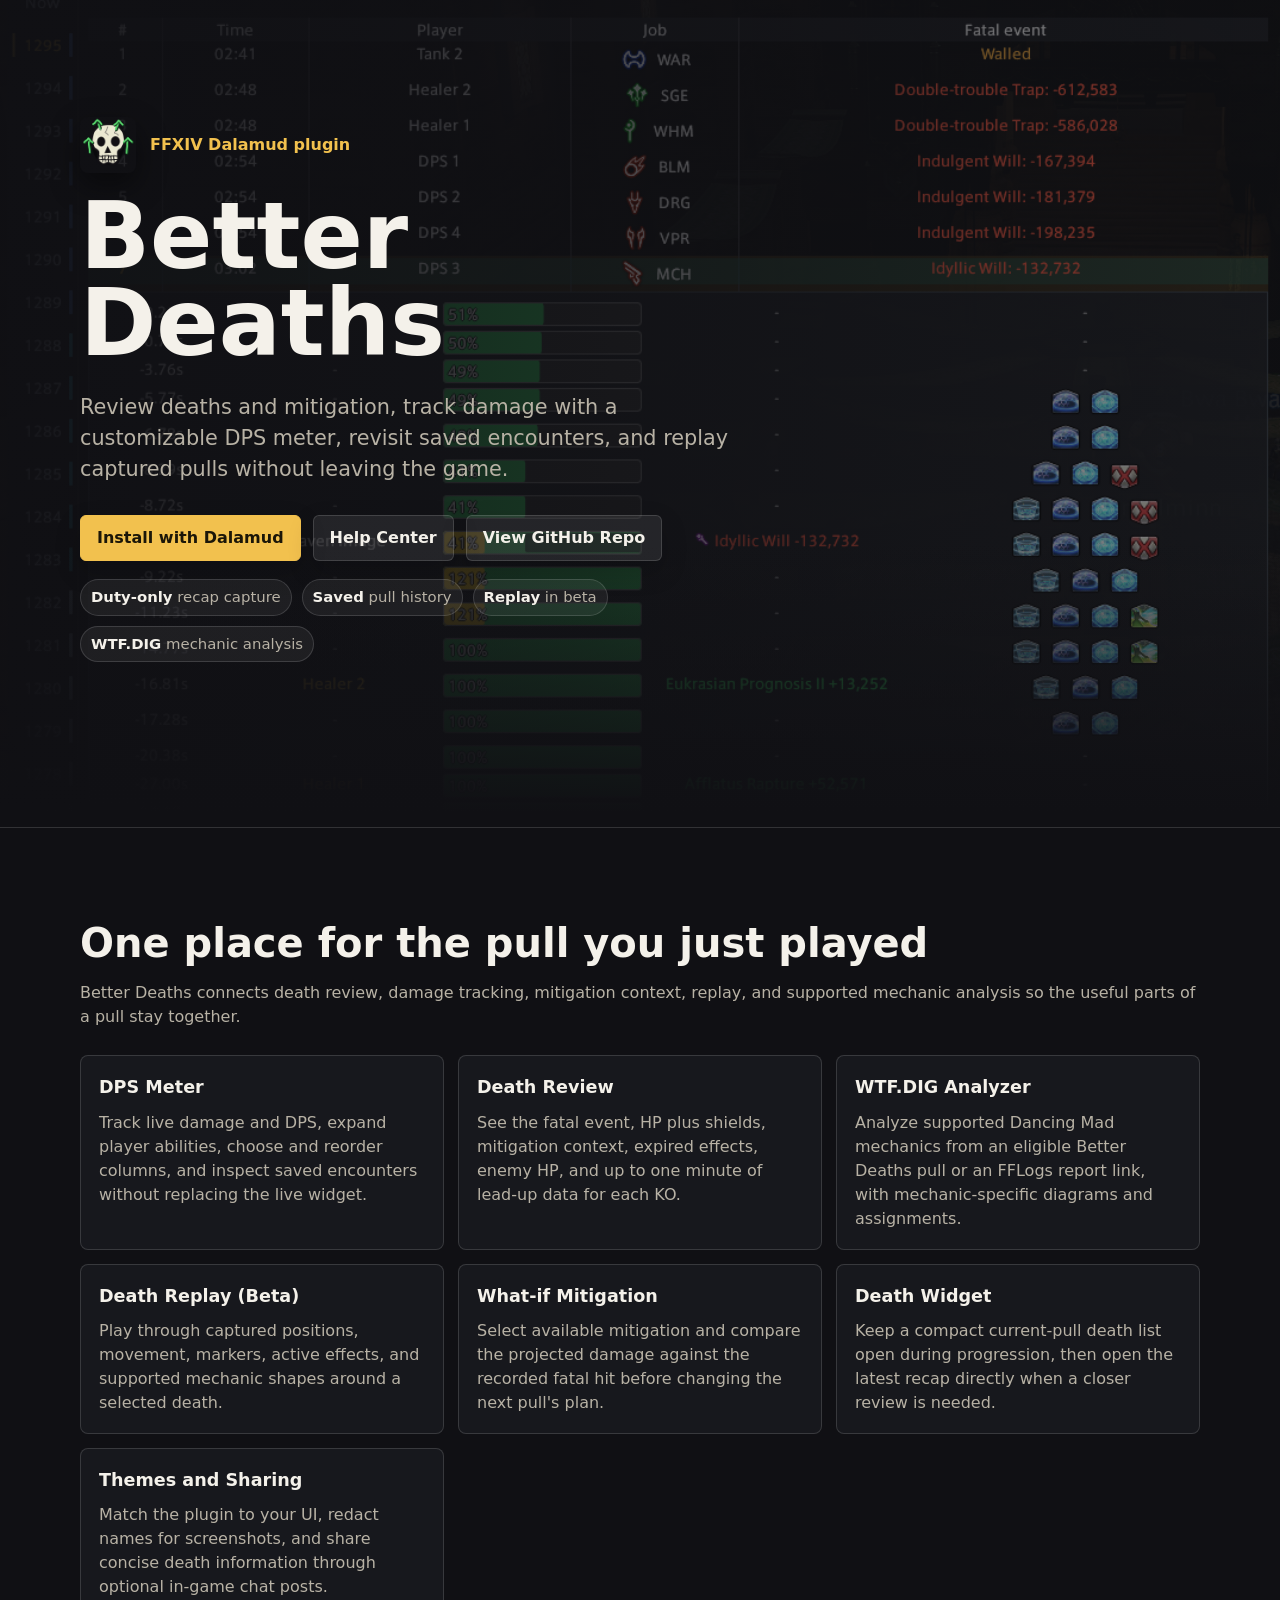
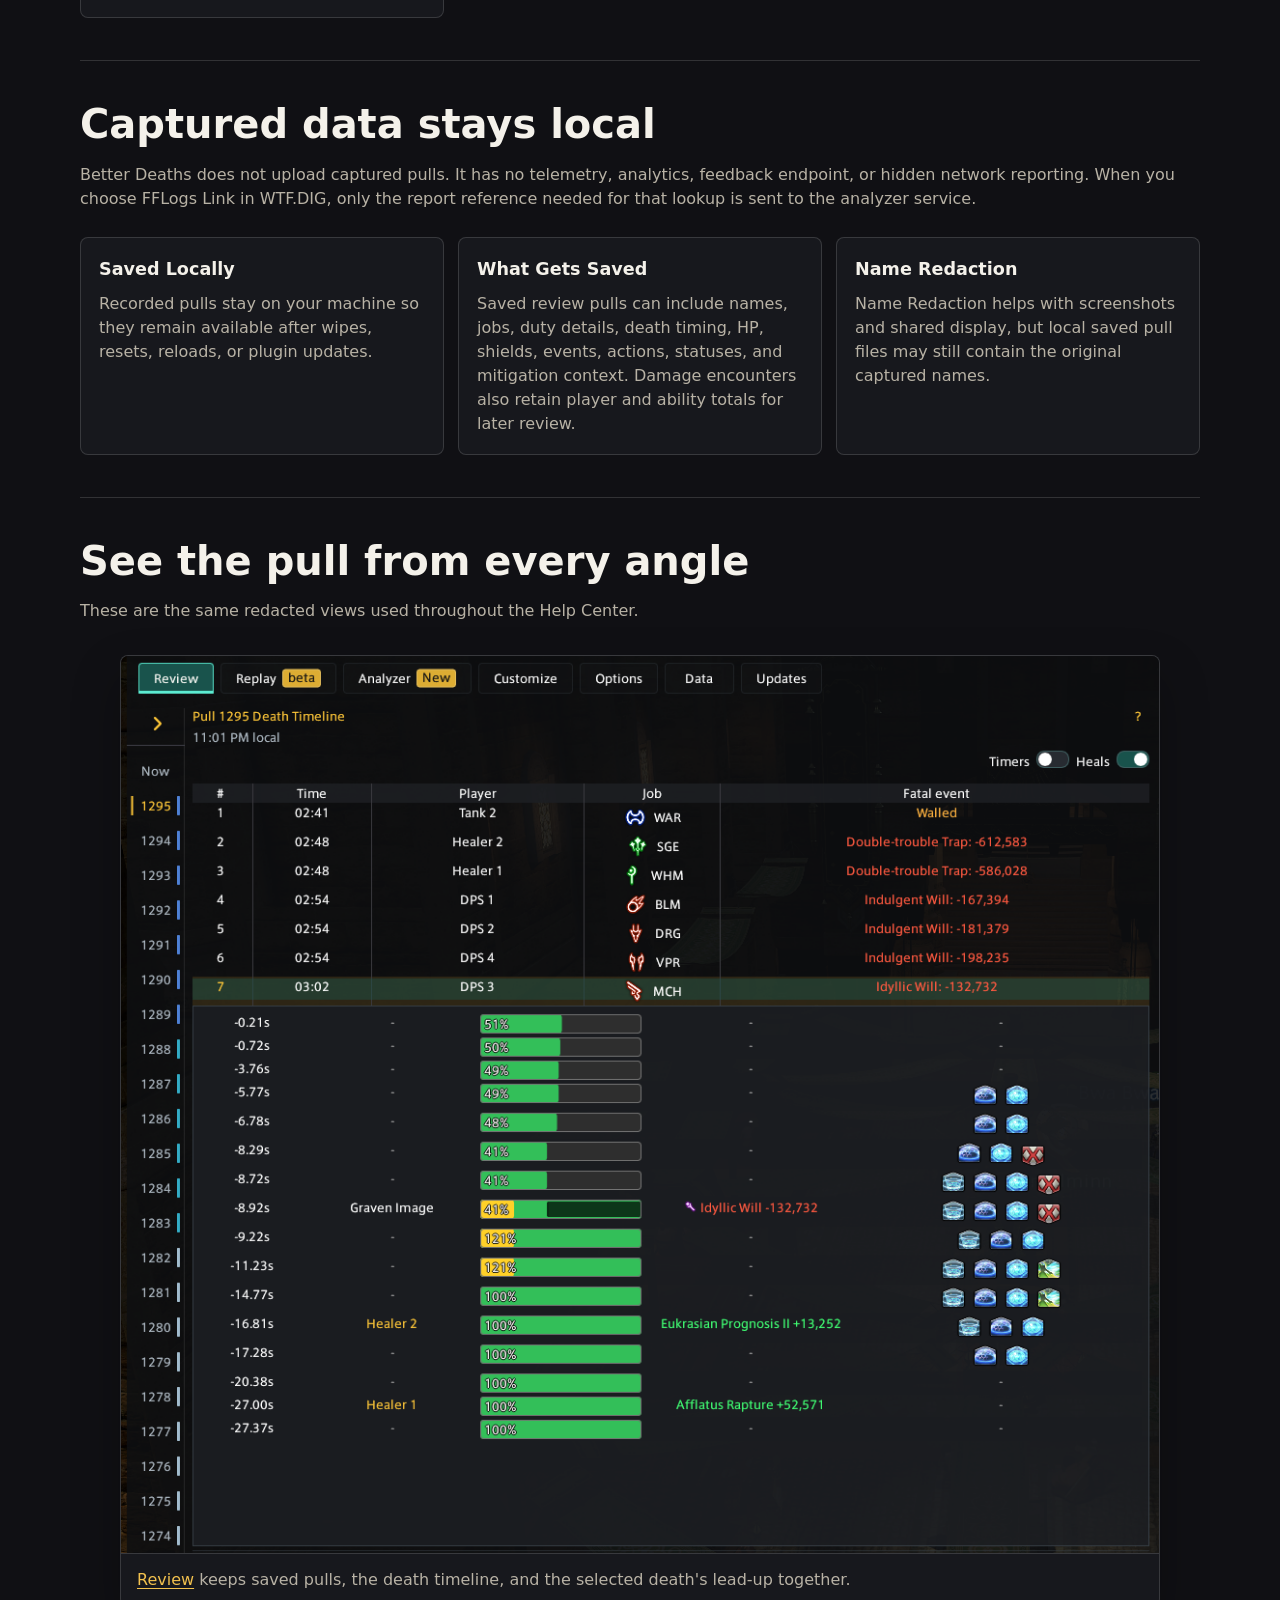
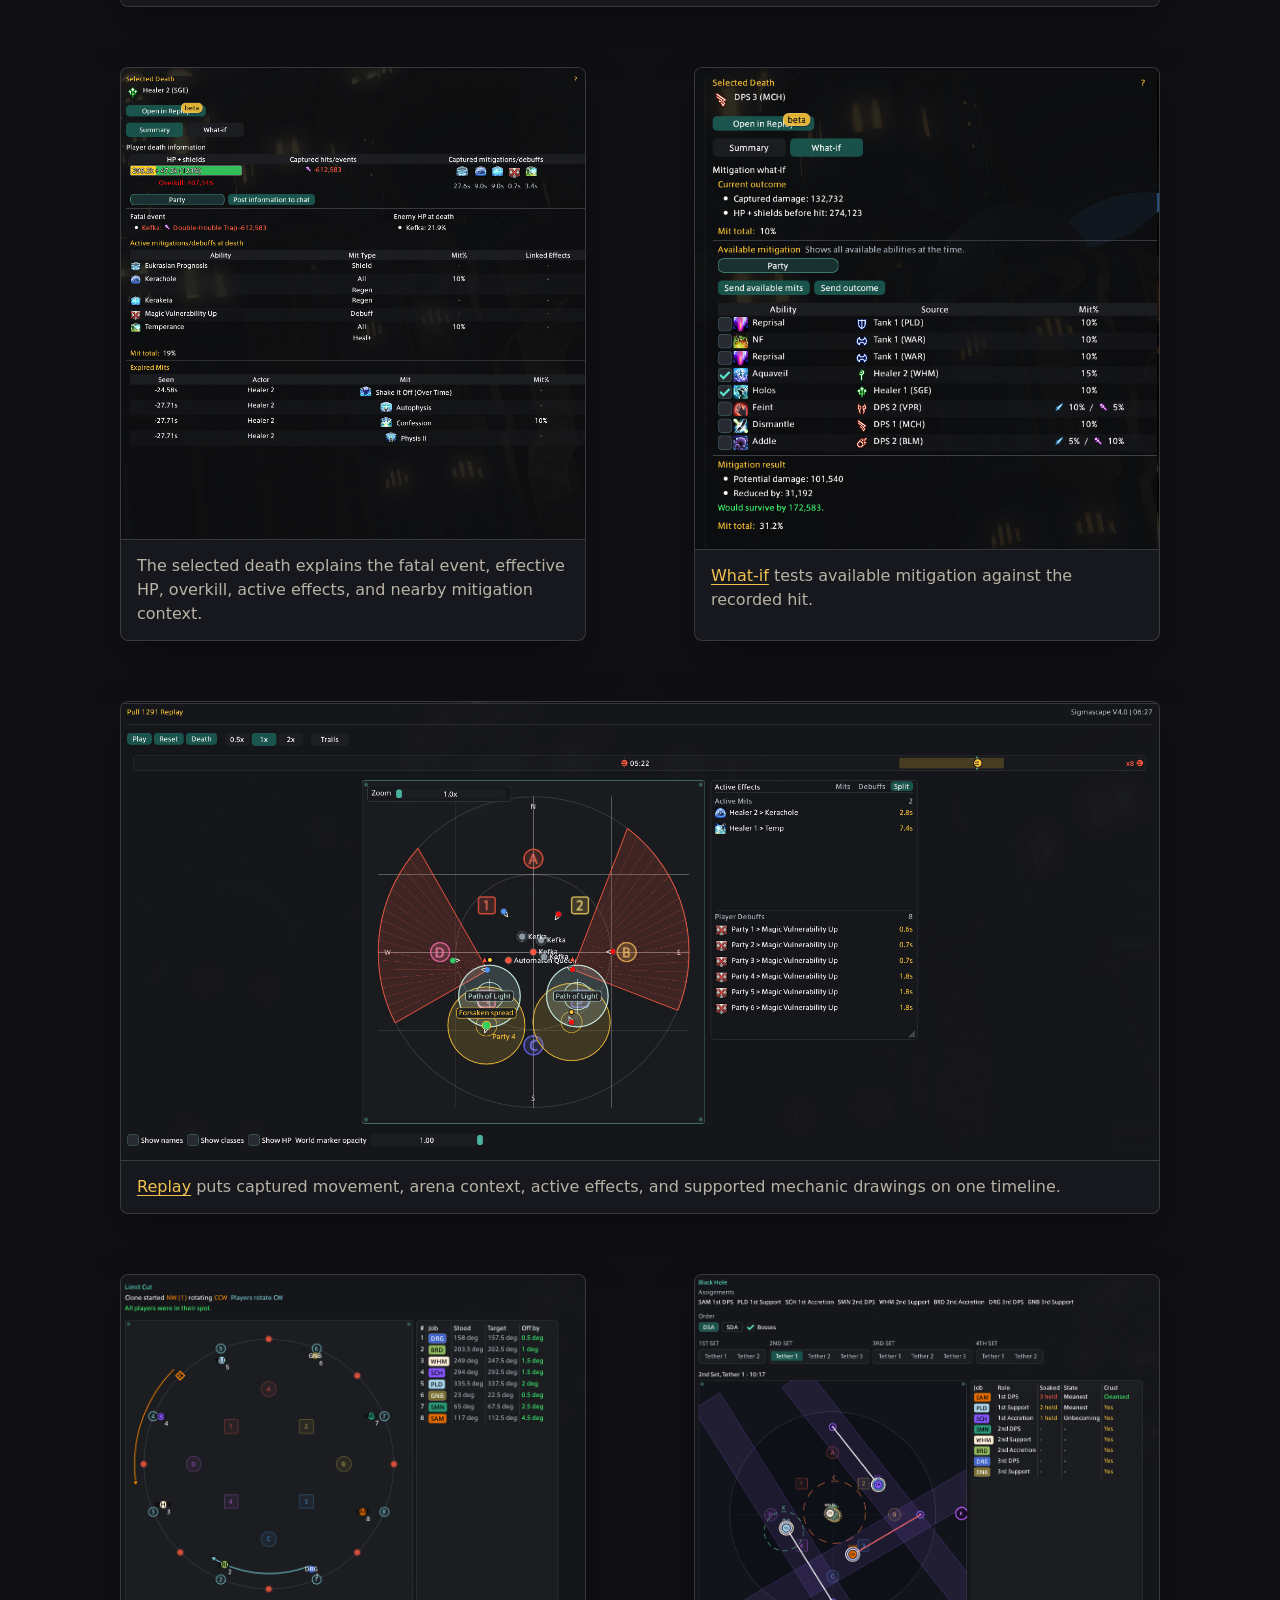
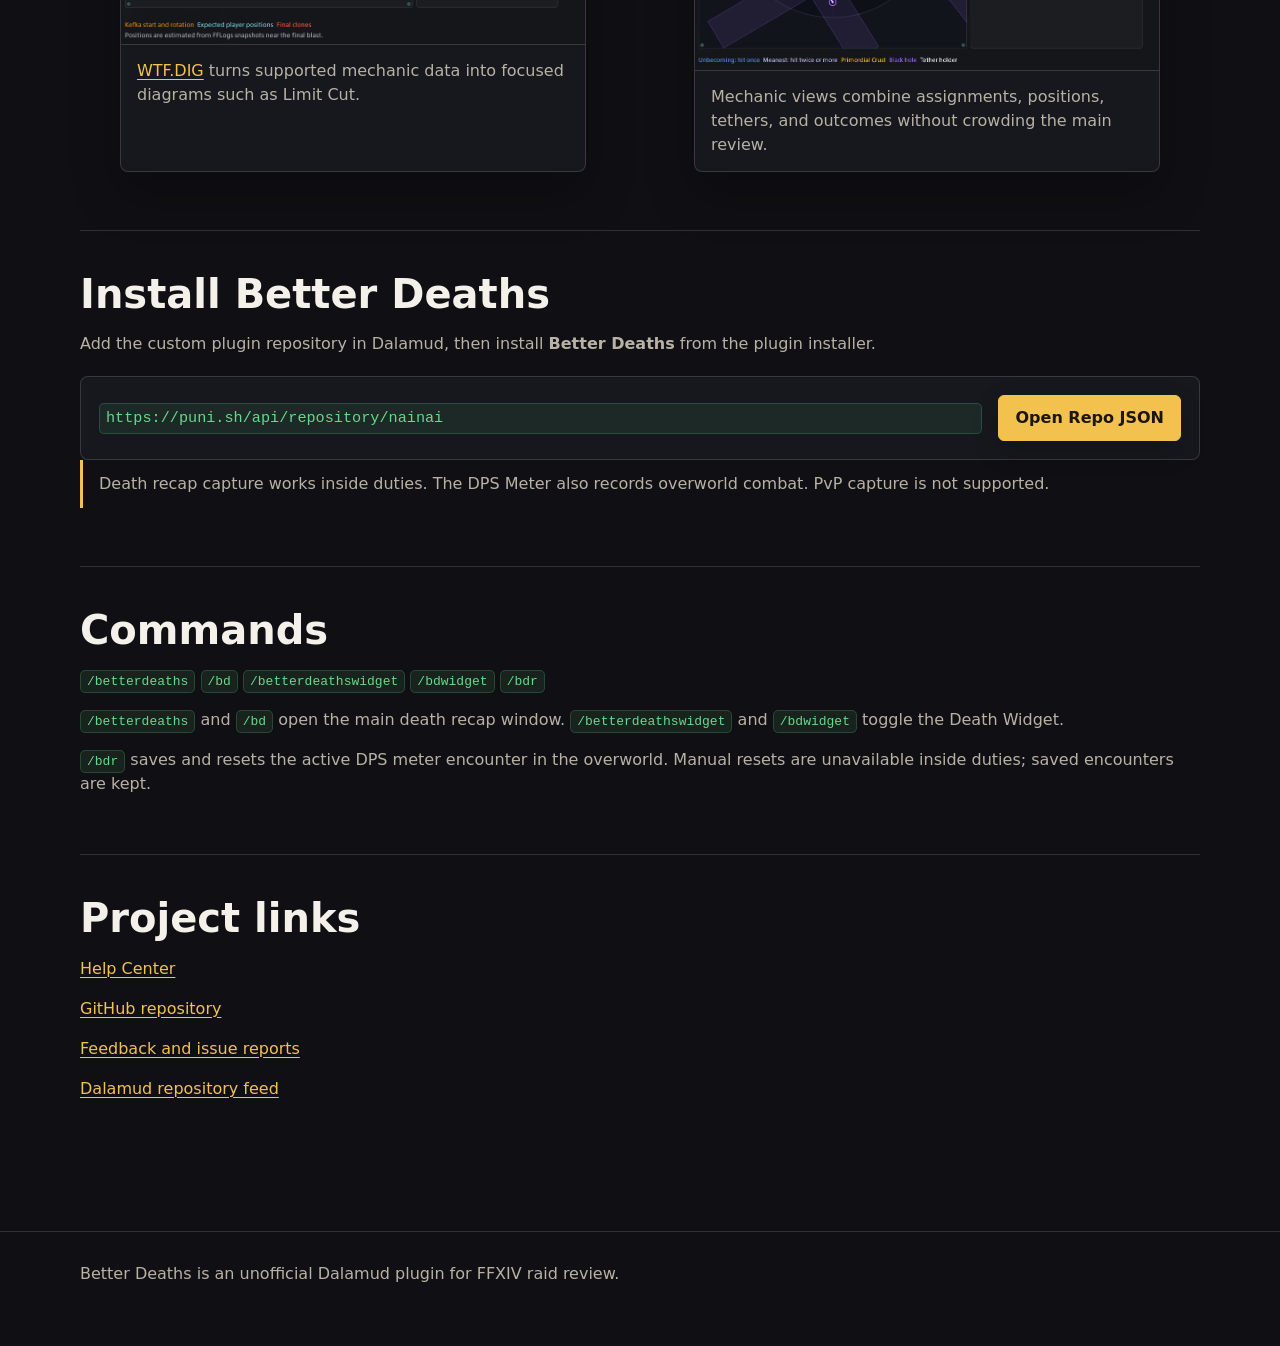
==== commit a43126a9: "Release Better Deaths 1.0.0.44 stable" ====
--- a/docs/index.html
+++ b/docs/index.html
@@ -3,19 +3,19 @@
 <head>
   <meta charset="utf-8">
   <meta name="viewport" content="width=device-width, initial-scale=1">
-  <title>Better Deaths - FFXIV Raid Death Review Plugin</title>
-  <meta name="description" content="Better Deaths is a FFXIV Dalamud plugin for fatal event review, mitigation context, What-if checks, saved pull history, Death Replay, and supported Dancing Mad mechanic analysis.">
+  <title>Better Deaths - FFXIV Death Review and DPS Meter</title>
+  <meta name="description" content="Better Deaths brings death review, a customizable DPS meter, saved encounters, mitigation checks, Death Replay, and supported Dancing Mad mechanic analysis into one FFXIV Dalamud plugin.">
   <meta name="robots" content="index, follow">
   <link rel="canonical" href="https://nainaiowo.github.io/better-deaths/">
   <link rel="icon" href="assets/icon.png" type="image/png">
   <meta property="og:type" content="website">
-  <meta property="og:title" content="Better Deaths - FFXIV Raid Death Review Plugin">
-  <meta property="og:description" content="Review fatal events and mitigation context, replay captured pulls, and analyze supported Dancing Mad mechanics.">
+  <meta property="og:title" content="Better Deaths - FFXIV Death Review and DPS Meter">
+  <meta property="og:description" content="Review deaths, track damage with a customizable DPS meter, revisit saved encounters, and replay captured pulls.">
   <meta property="og:url" content="https://nainaiowo.github.io/better-deaths/">
   <meta property="og:image" content="https://nainaiowo.github.io/better-deaths/assets/help-review-lead-up.png">
   <meta name="twitter:card" content="summary_large_image">
-  <meta name="twitter:title" content="Better Deaths - FFXIV Raid Death Review Plugin">
-  <meta name="twitter:description" content="Death review, mitigation context, pull replay, and supported mechanic analysis in one Dalamud plugin.">
+  <meta name="twitter:title" content="Better Deaths - FFXIV Death Review and DPS Meter">
+  <meta name="twitter:description" content="Death review, a customizable DPS meter, saved encounters, pull replay, and supported mechanic analysis in one Dalamud plugin.">
   <meta name="twitter:image" content="https://nainaiowo.github.io/better-deaths/assets/help-review-lead-up.png">
   <script type="application/ld+json">
   {
@@ -24,7 +24,7 @@
     "name": "Better Deaths",
     "applicationCategory": "UtilitiesApplication",
     "operatingSystem": "Windows",
-    "description": "Better Deaths is a FFXIV Dalamud plugin for fatal event review, mitigation context, What-if checks, saved pull history, Death Replay, and supported Dancing Mad mechanic analysis.",
+    "description": "Better Deaths brings death review, a customizable DPS meter, saved encounters, mitigation checks, Death Replay, and supported Dancing Mad mechanic analysis into one FFXIV Dalamud plugin.",
     "softwareRequirements": "Dalamud",
     "url": "https://nainaiowo.github.io/better-deaths/",
     "codeRepository": "https://github.com/Nainaiowo/better-deaths",
@@ -388,7 +388,7 @@
           <p class="eyebrow">FFXIV Dalamud plugin</p>
         </div>
         <h1>Better Deaths</h1>
-        <p class="lead">Review fatal events and mitigation context, trace the lead-up to each KO, replay captured pulls, and analyze supported Dancing Mad mechanics without leaving the game.</p>
+        <p class="lead">Review deaths and mitigation, track damage with a customizable DPS meter, revisit saved encounters, and replay captured pulls without leaving the game.</p>
         <div class="actions">
           <a class="button primary" href="#install">Install with Dalamud</a>
           <a class="button" href="help/">Help Center</a>
@@ -407,8 +407,12 @@
   <main>
     <section class="wrap" id="features">
       <h2>One place for the pull you just played</h2>
-      <p class="muted">Better Deaths connects death review, mitigation context, replay, and supported mechanic analysis so the useful parts of a pull stay together.</p>
+      <p class="muted">Better Deaths connects death review, damage tracking, mitigation context, replay, and supported mechanic analysis so the useful parts of a pull stay together.</p>
       <div class="feature-grid">
+        <article class="feature">
+          <h3><a href="help/meter.html#meter">DPS Meter</a></h3>
+          <p>Track live damage and DPS, expand player abilities, choose and reorder columns, and inspect saved encounters without replacing the live widget.</p>
+        </article>
         <article class="feature">
           <h3><a href="help/review.html">Death Review</a></h3>
           <p>See the fatal event, HP plus shields, mitigation context, expired effects, enemy HP, and up to one minute of lead-up data for each KO.</p>
@@ -446,7 +450,7 @@
         </article>
         <article class="feature">
           <h3>What Gets Saved</h3>
-          <p>Saved review pulls can include names, jobs, duty details, death timing, HP, shields, events, actions, statuses, and mitigation context.</p>
+          <p>Saved review pulls can include names, jobs, duty details, death timing, HP, shields, events, actions, statuses, and mitigation context. Damage encounters also retain player and ability totals for later review.</p>
         </article>
         <article class="feature">
           <h3>Name Redaction</h3>
@@ -493,13 +497,14 @@
         <code class="repo-url">https://puni.sh/api/repository/nainai</code>
         <a class="button primary" href="https://puni.sh/api/repository/nainai">Open Repo JSON</a>
       </div>
-      <p class="note">Better Deaths only functions in duties. It does not capture overworld combat or PvP recaps.</p>
+      <p class="note">Death recap capture works inside duties. The DPS Meter also records overworld combat. PvP capture is not supported.</p>
     </section>
 
     <section class="wrap" id="commands">
       <h2>Commands</h2>
-      <p><code>/betterdeaths</code> <code>/bd</code> <code>/betterdeathswidget</code> <code>/bdwidget</code></p>
-      <p class="muted">Use these commands to open the main death recap window or toggle the death widget.</p>
+      <p><code>/betterdeaths</code> <code>/bd</code> <code>/betterdeathswidget</code> <code>/bdwidget</code> <code>/bdr</code></p>
+      <p class="muted"><code>/betterdeaths</code> and <code>/bd</code> open the main death recap window. <code>/betterdeathswidget</code> and <code>/bdwidget</code> toggle the Death Widget.</p>
+      <p class="muted"><code>/bdr</code> saves and resets the active DPS meter encounter in the overworld. Manual resets are unavailable inside duties; saved encounters are kept.</p>
     </section>
 
     <section class="wrap" id="links">
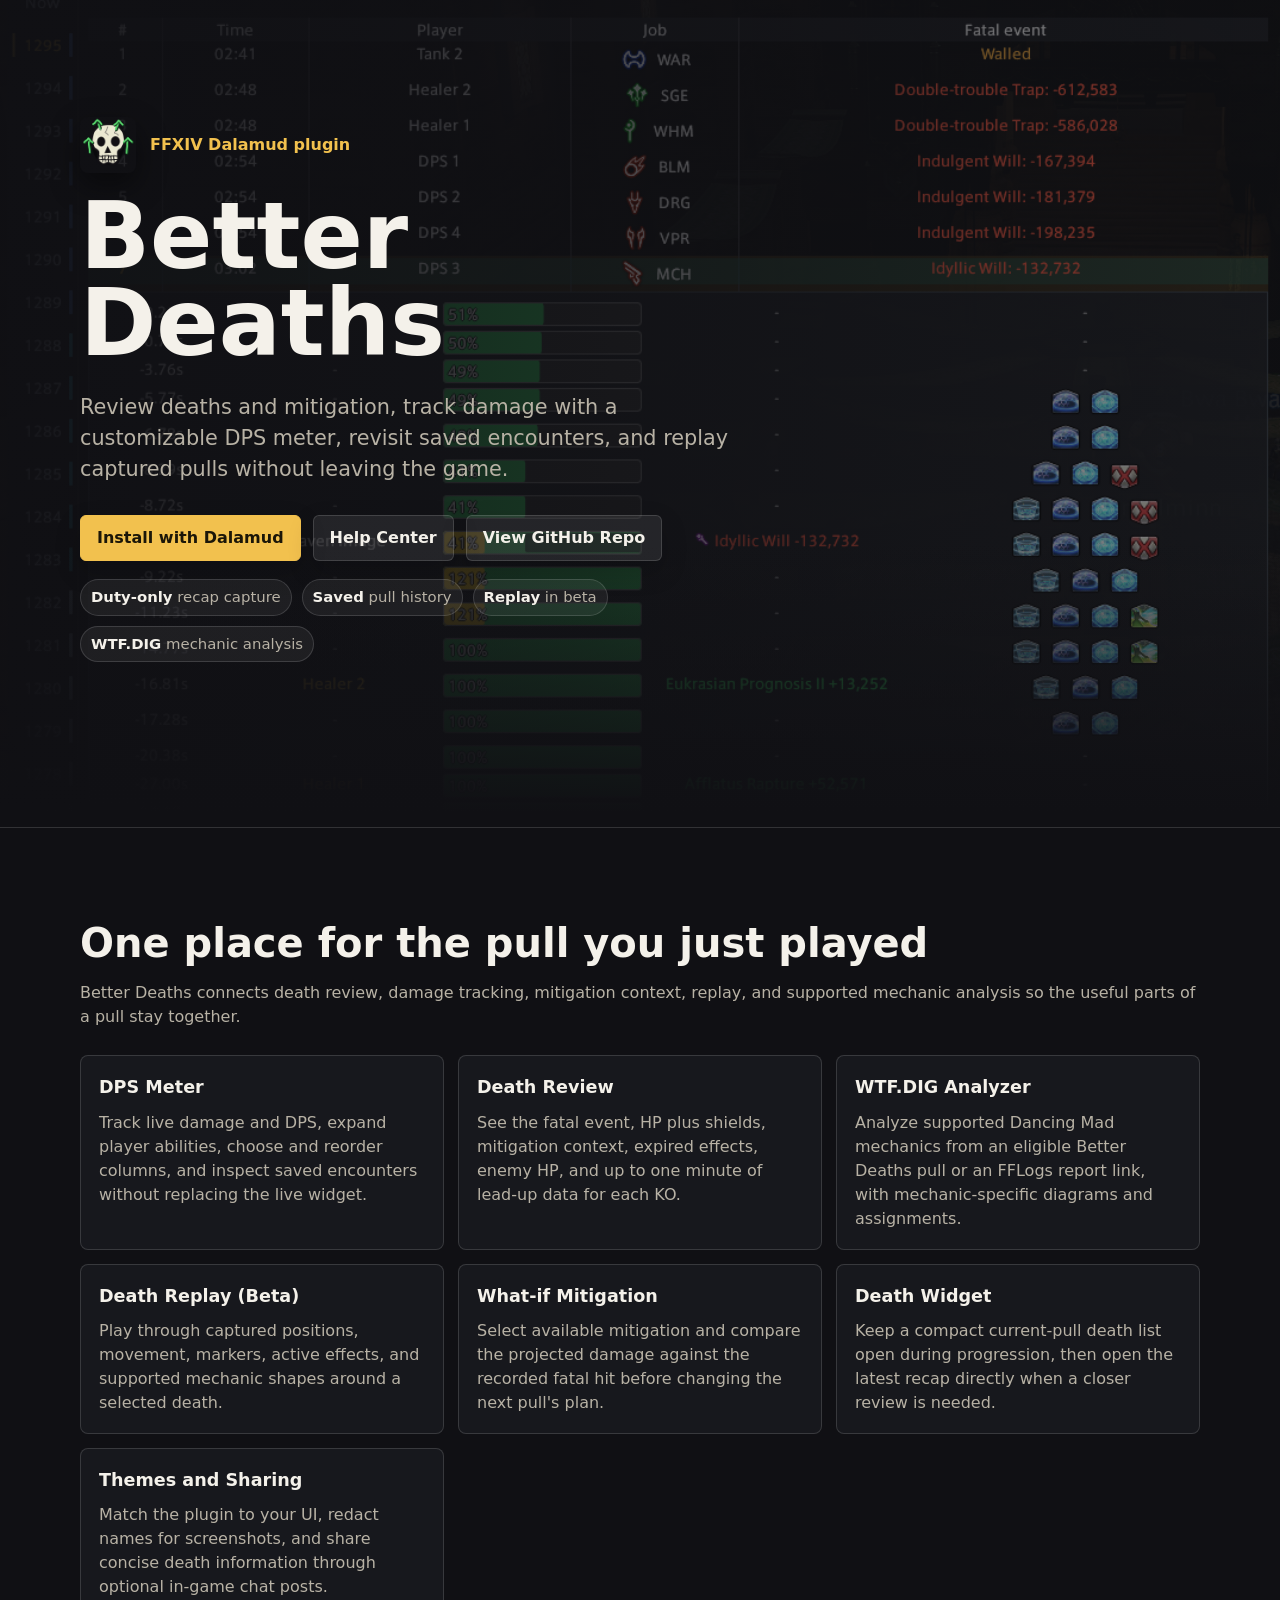
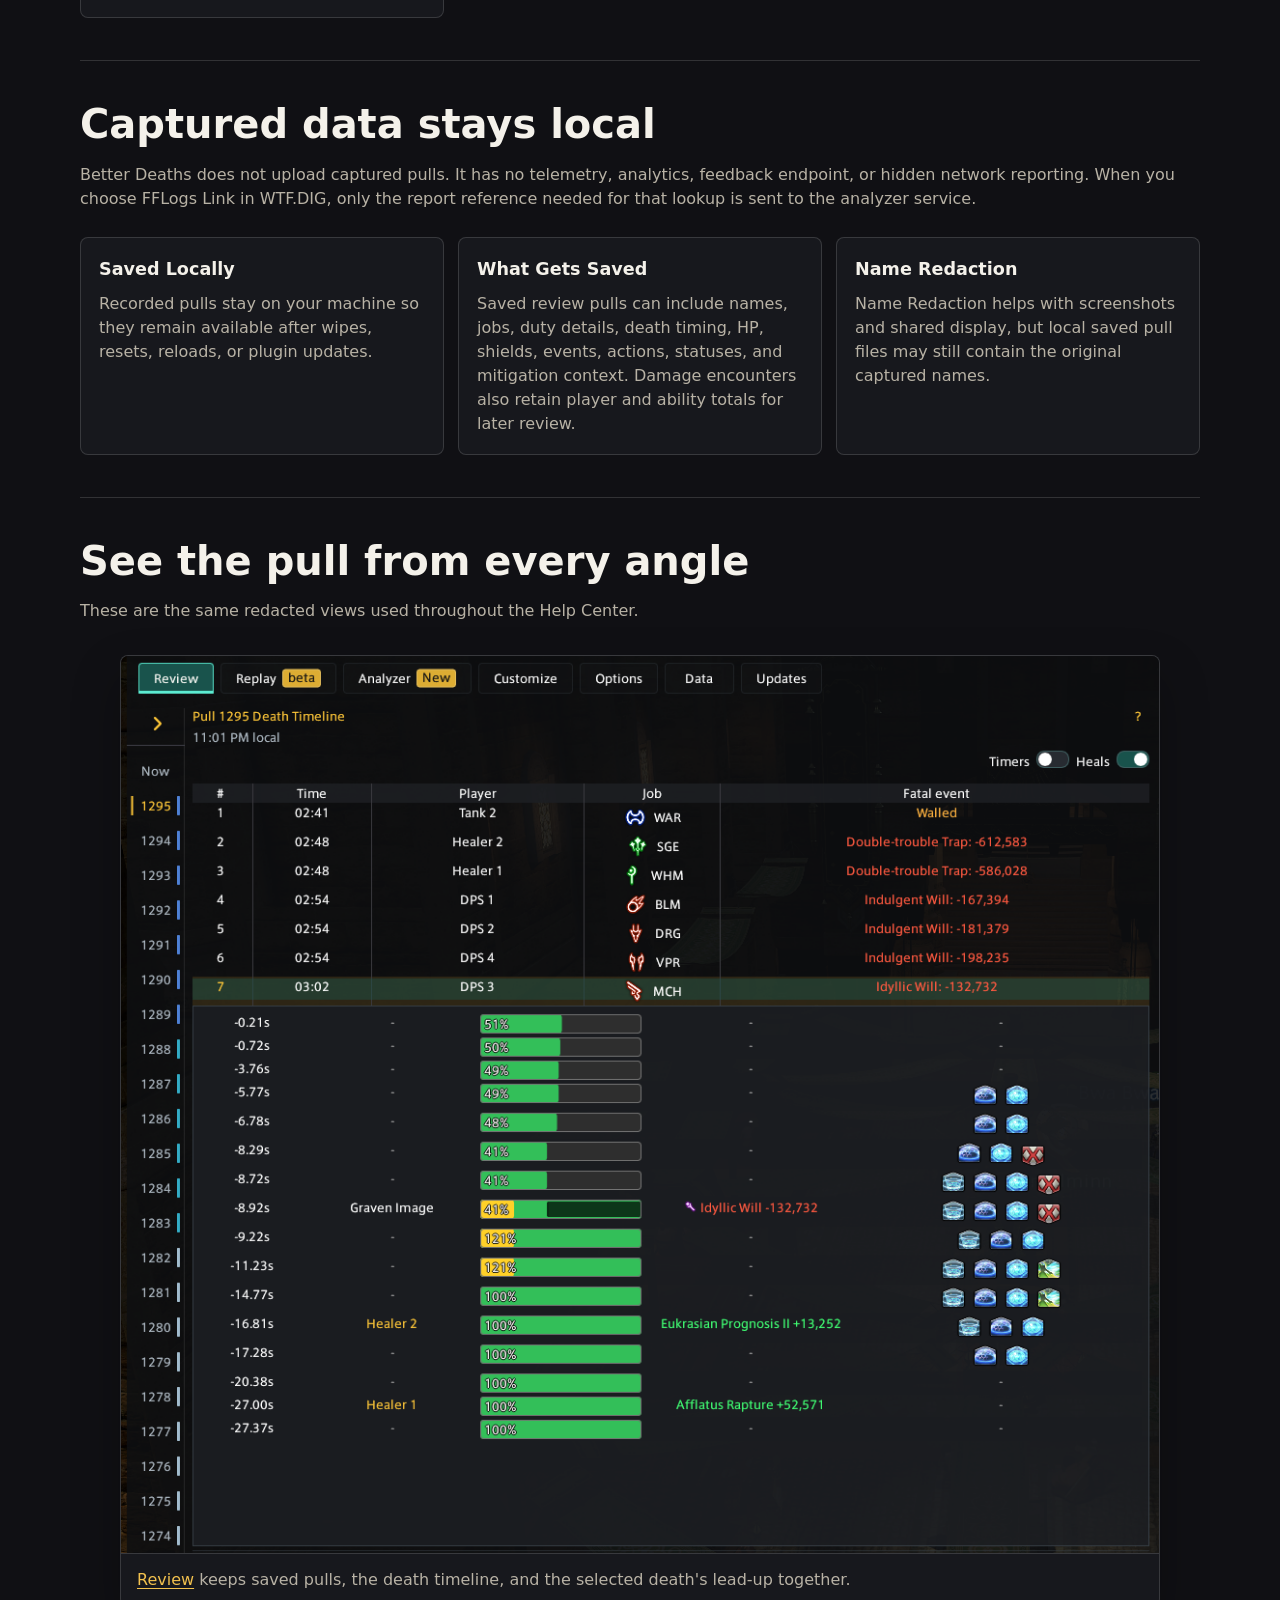
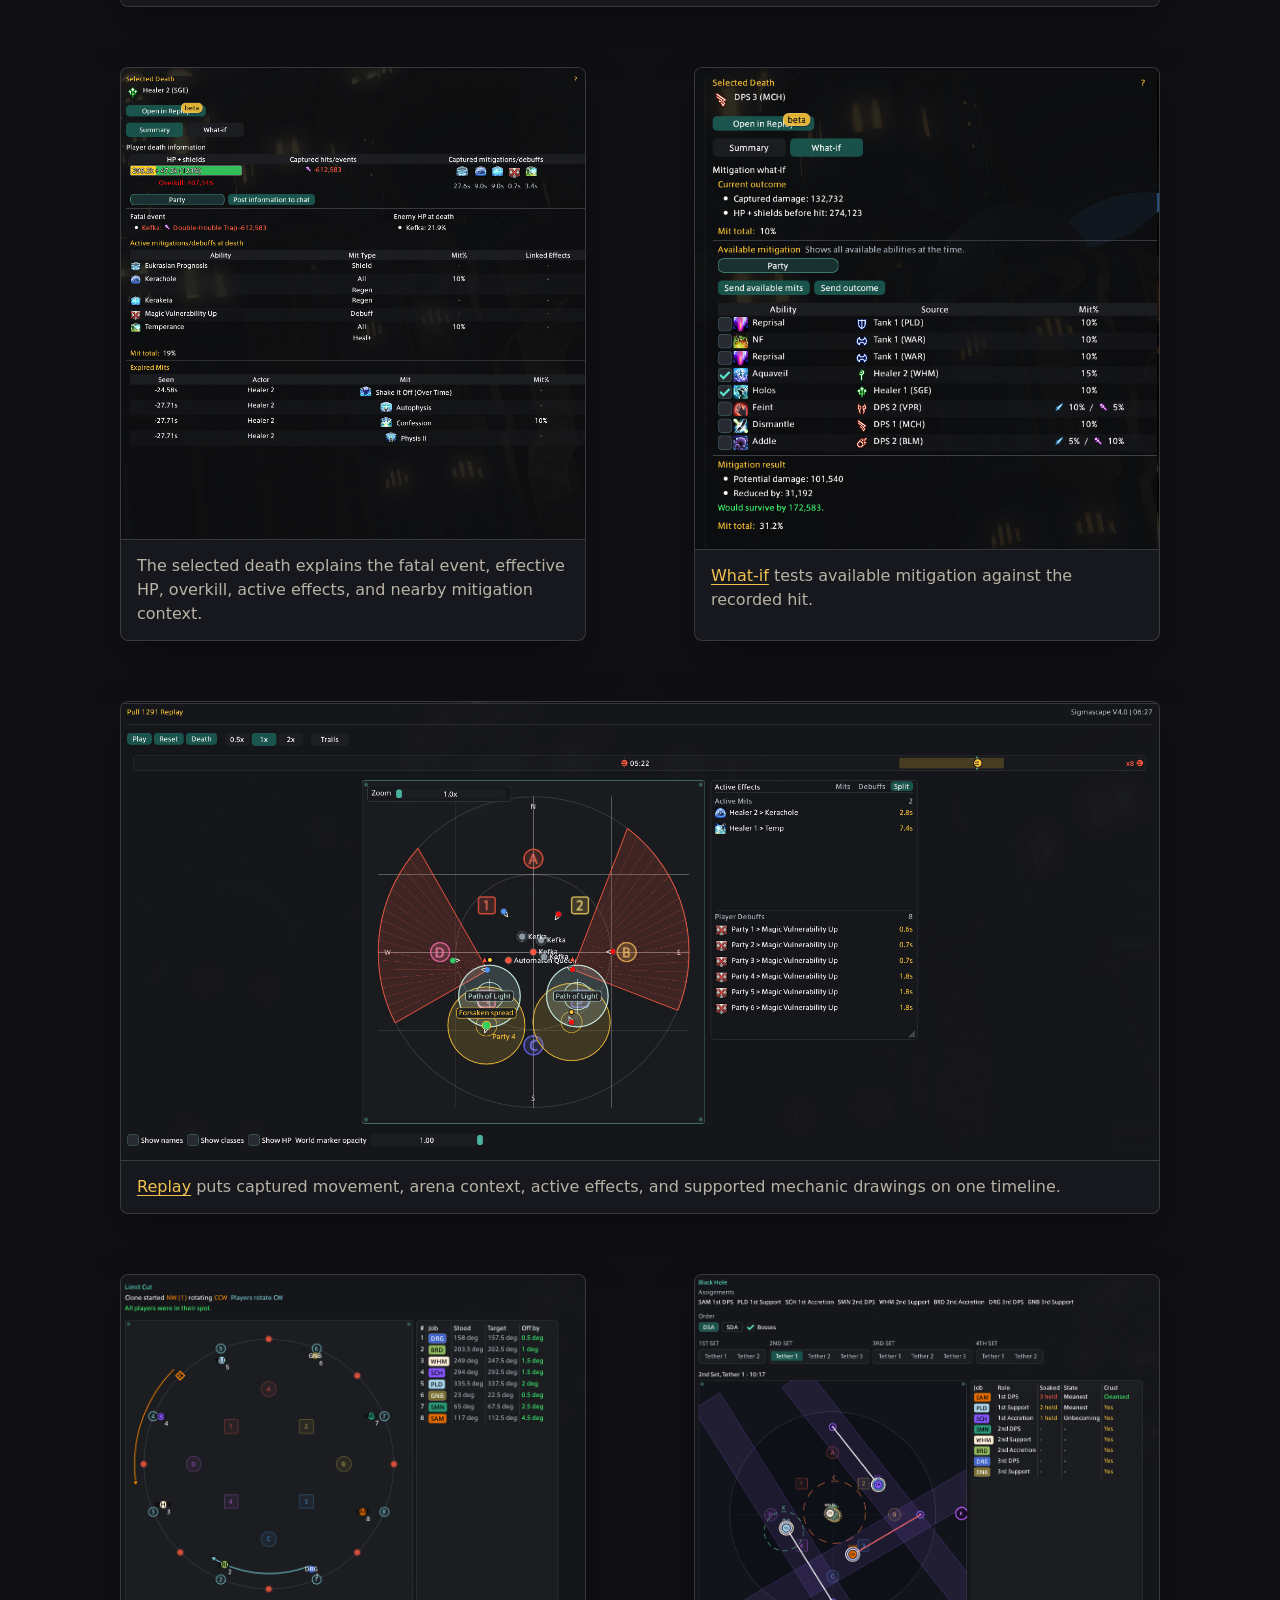
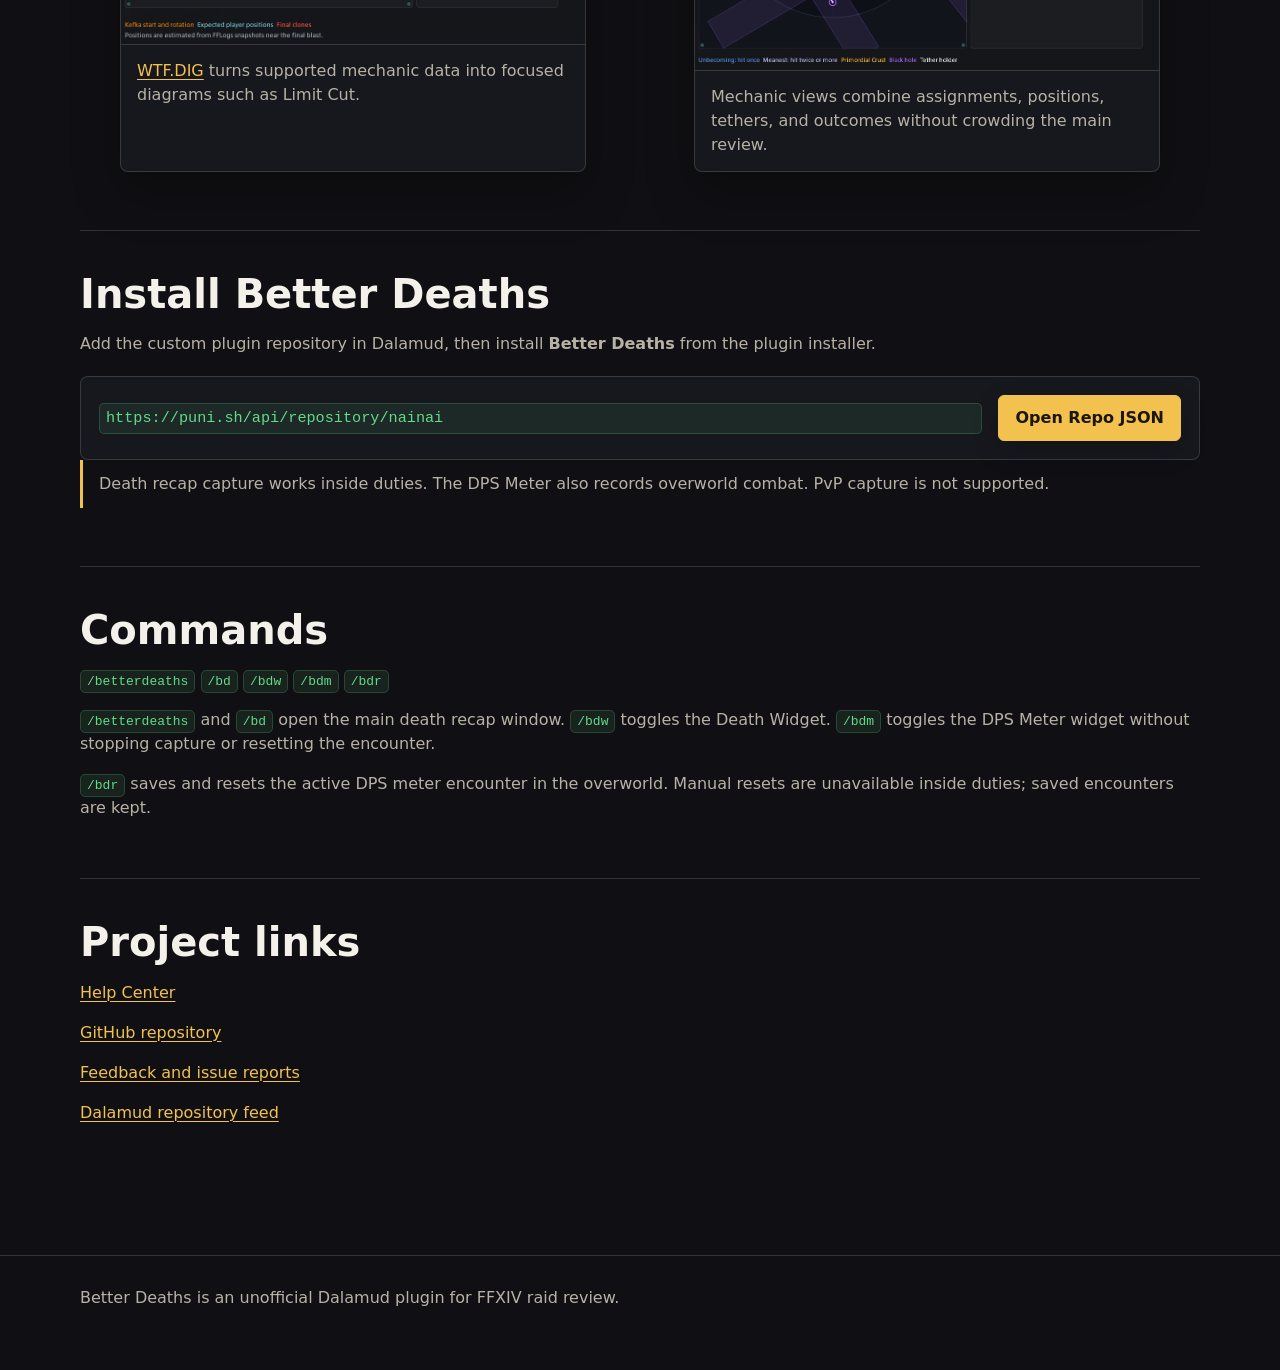
==== commit 36cc0245: "Release Better Deaths 1.0.0.46 stable" ====
--- a/docs/index.html
+++ b/docs/index.html
@@ -502,8 +502,8 @@
 
     <section class="wrap" id="commands">
       <h2>Commands</h2>
-      <p><code>/betterdeaths</code> <code>/bd</code> <code>/betterdeathswidget</code> <code>/bdwidget</code> <code>/bdr</code></p>
-      <p class="muted"><code>/betterdeaths</code> and <code>/bd</code> open the main death recap window. <code>/betterdeathswidget</code> and <code>/bdwidget</code> toggle the Death Widget.</p>
+      <p><code>/betterdeaths</code> <code>/bd</code> <code>/bdw</code> <code>/bdm</code> <code>/bdr</code></p>
+      <p class="muted"><code>/betterdeaths</code> and <code>/bd</code> open the main death recap window. <code>/bdw</code> toggles the Death Widget. <code>/bdm</code> toggles the DPS Meter widget without stopping capture or resetting the encounter.</p>
       <p class="muted"><code>/bdr</code> saves and resets the active DPS meter encounter in the overworld. Manual resets are unavailable inside duties; saved encounters are kept.</p>
     </section>
 
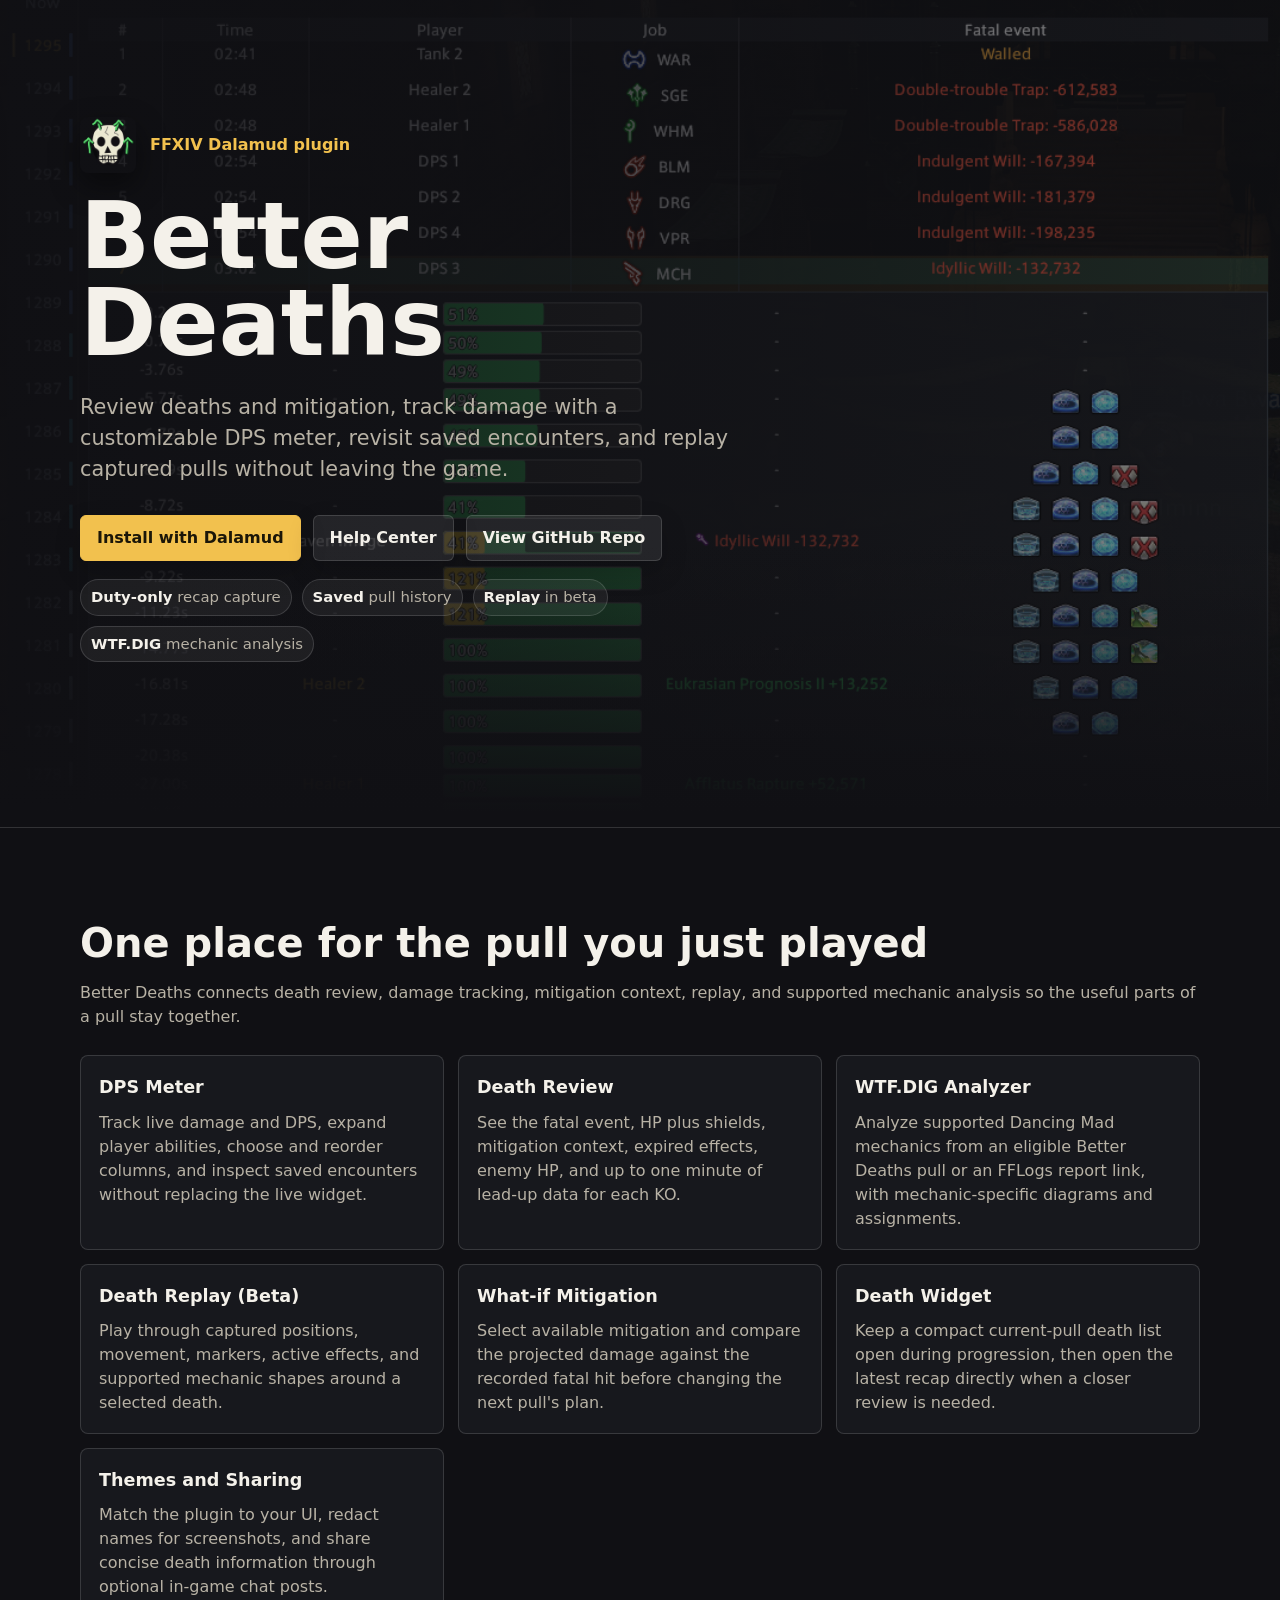
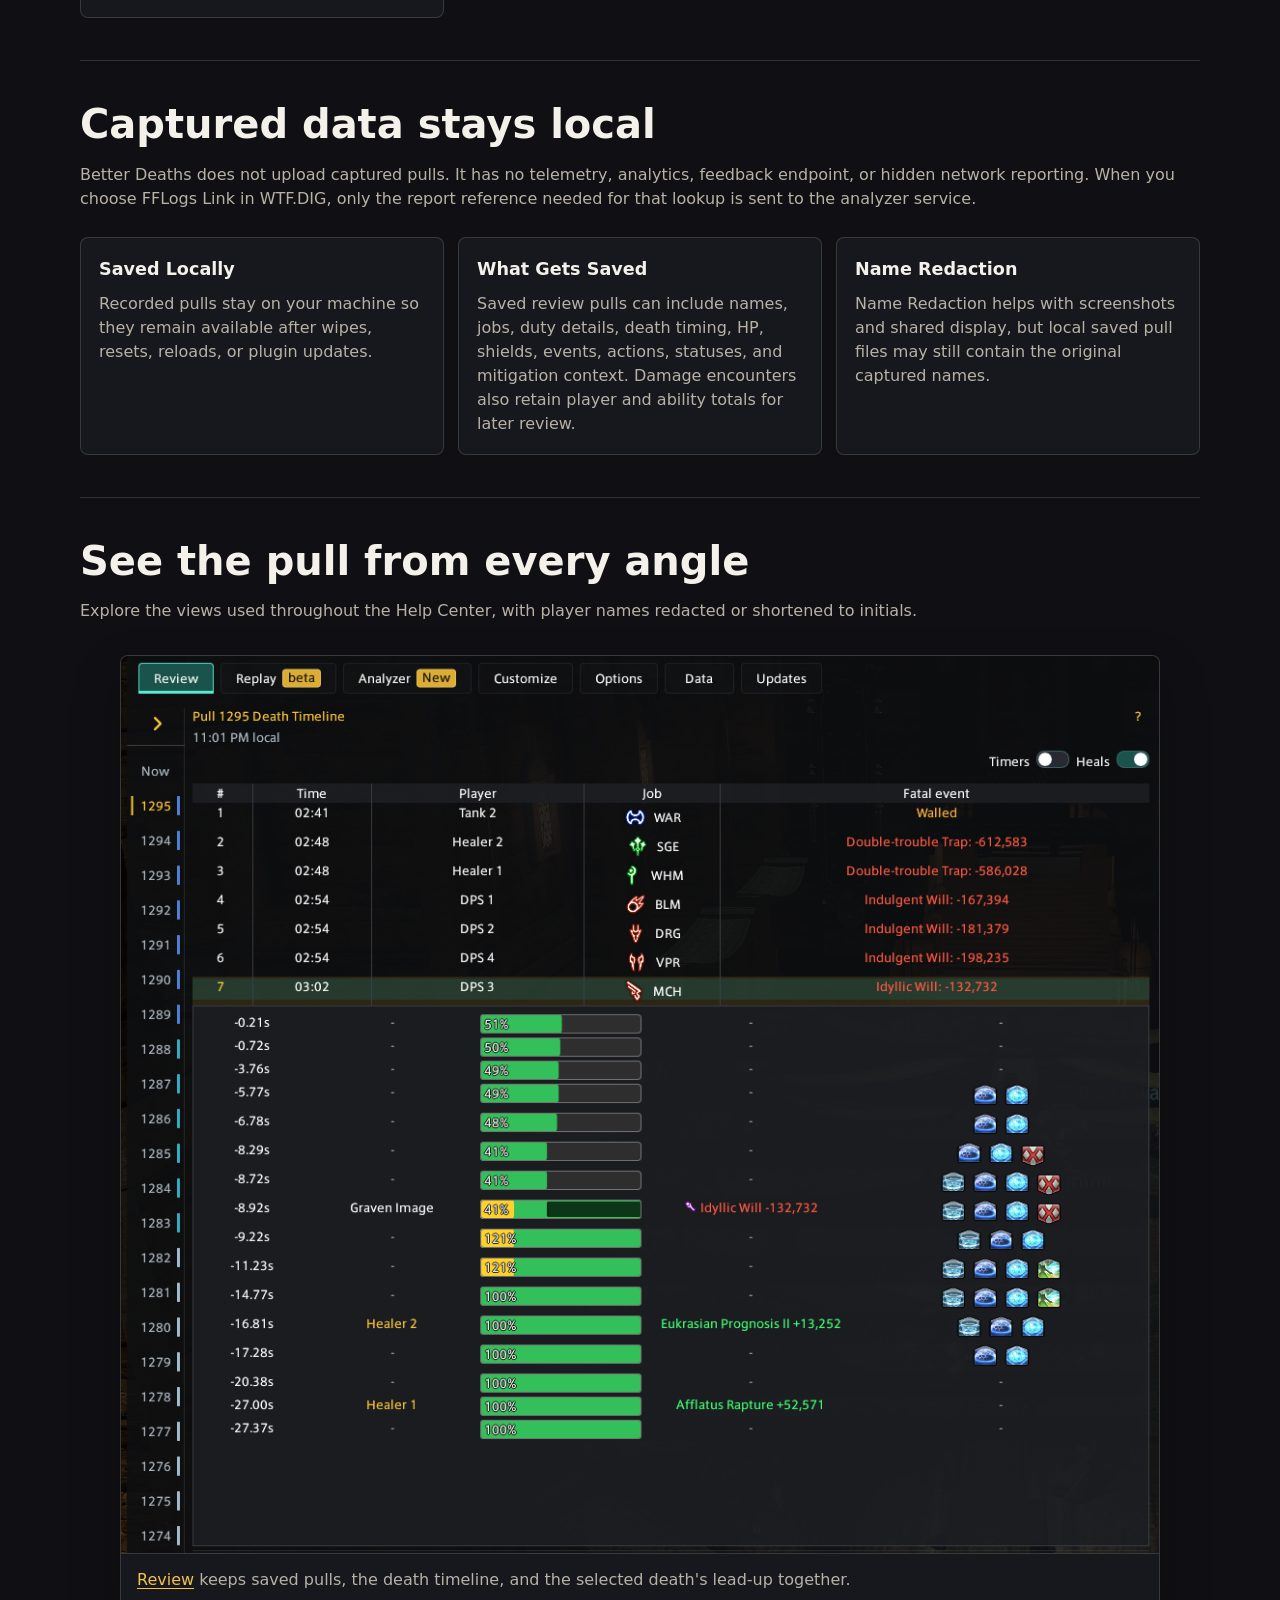
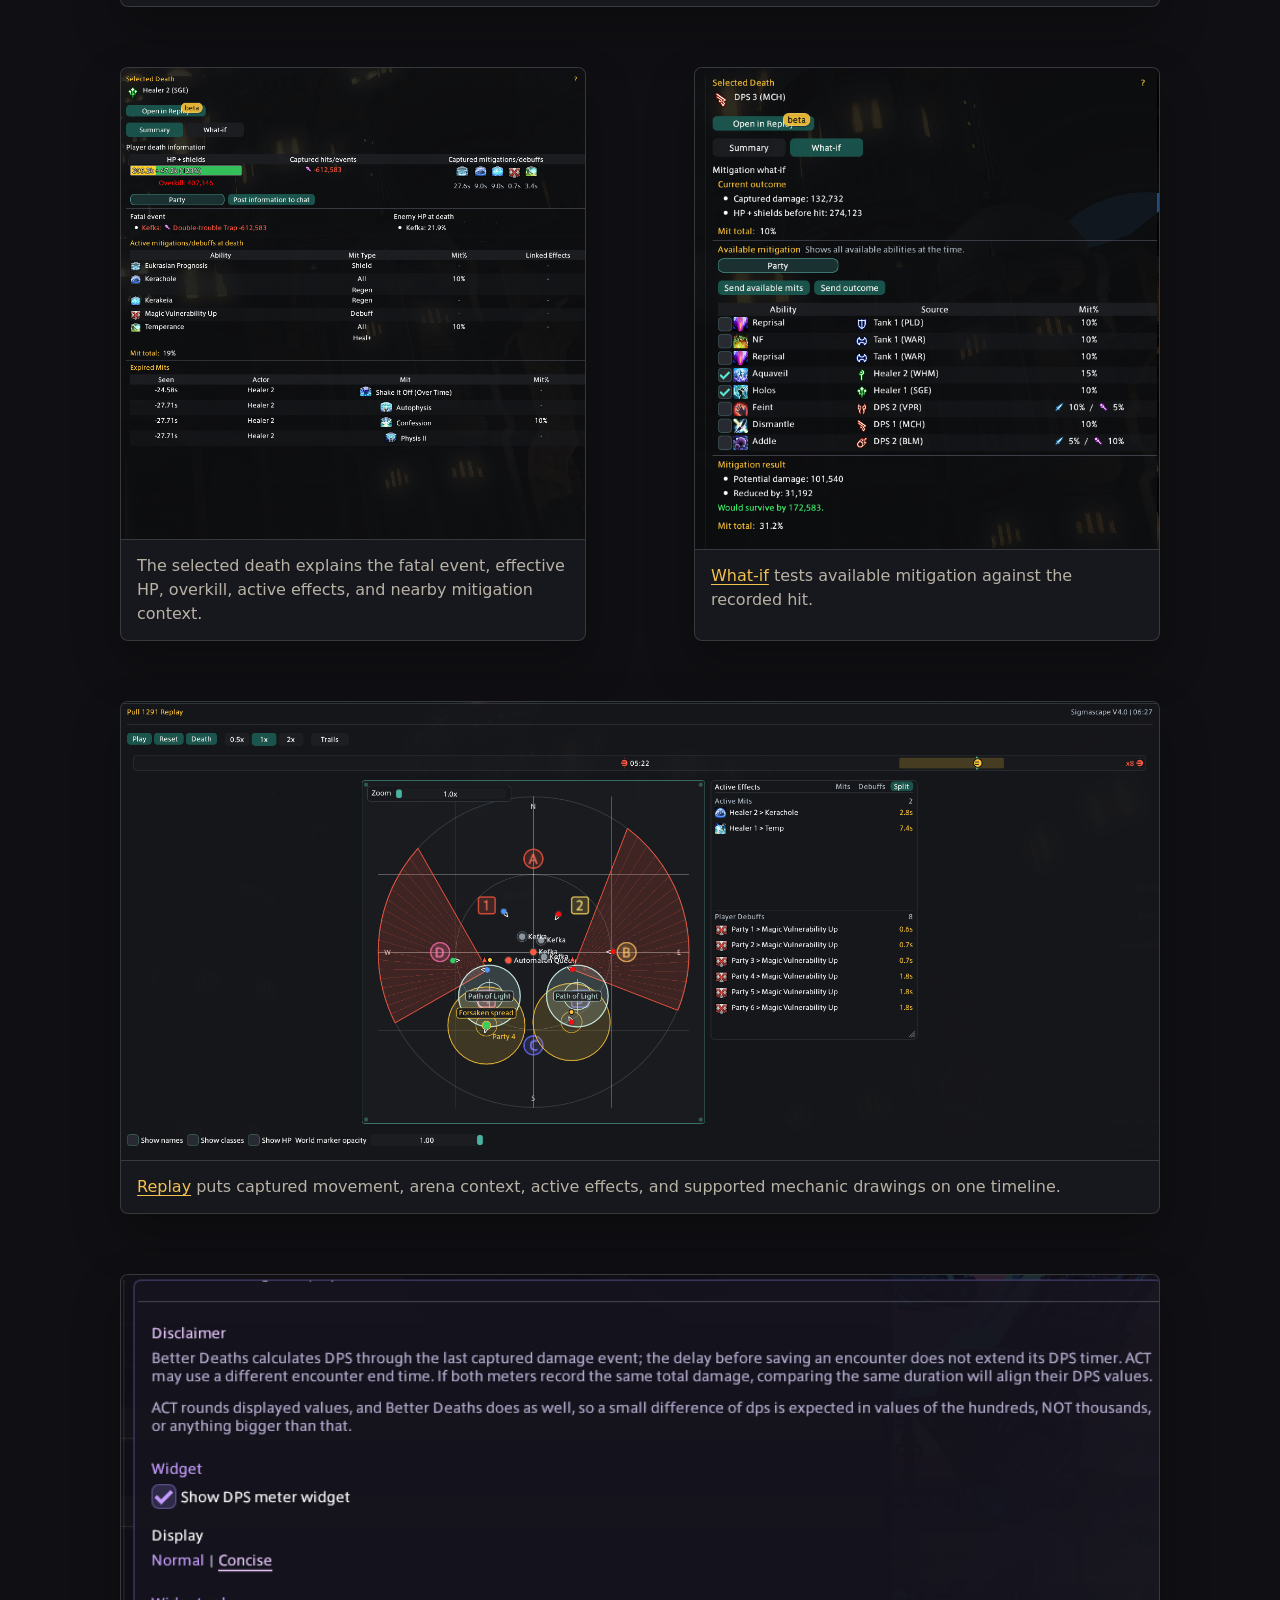
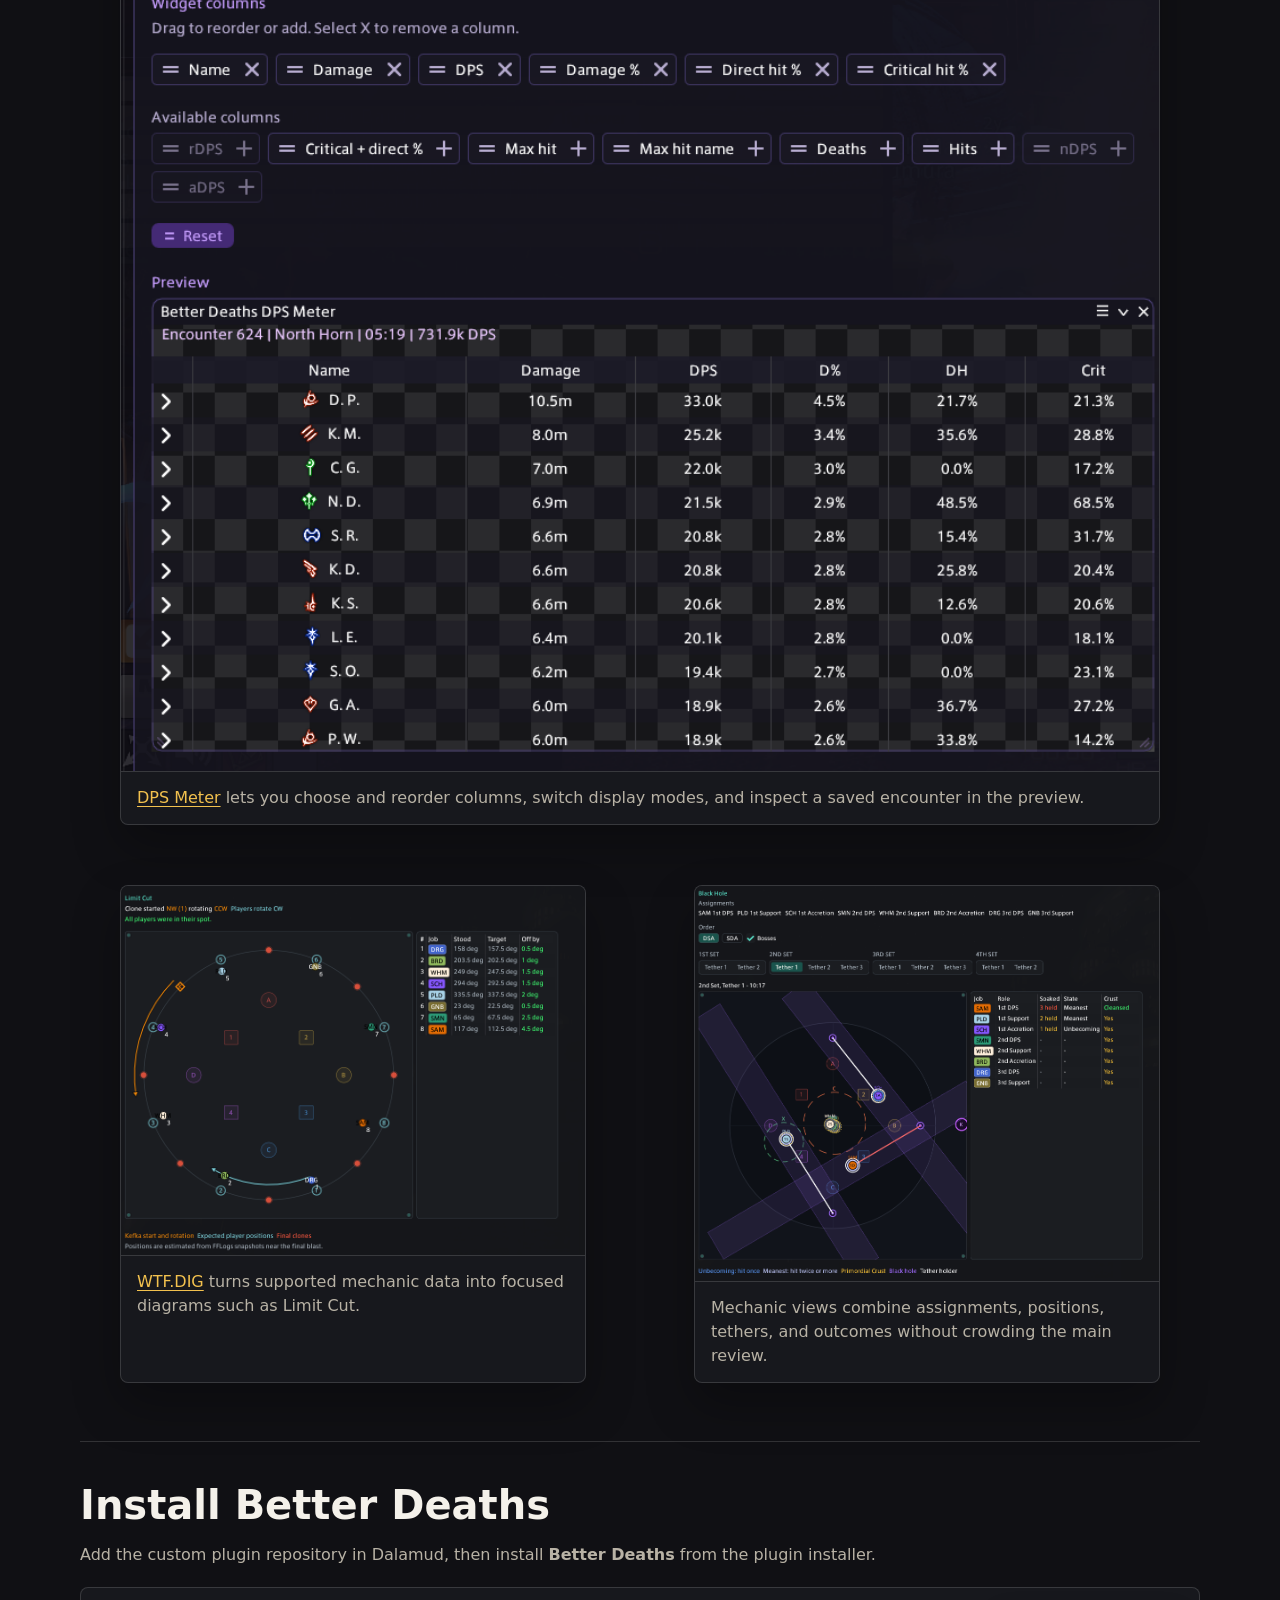
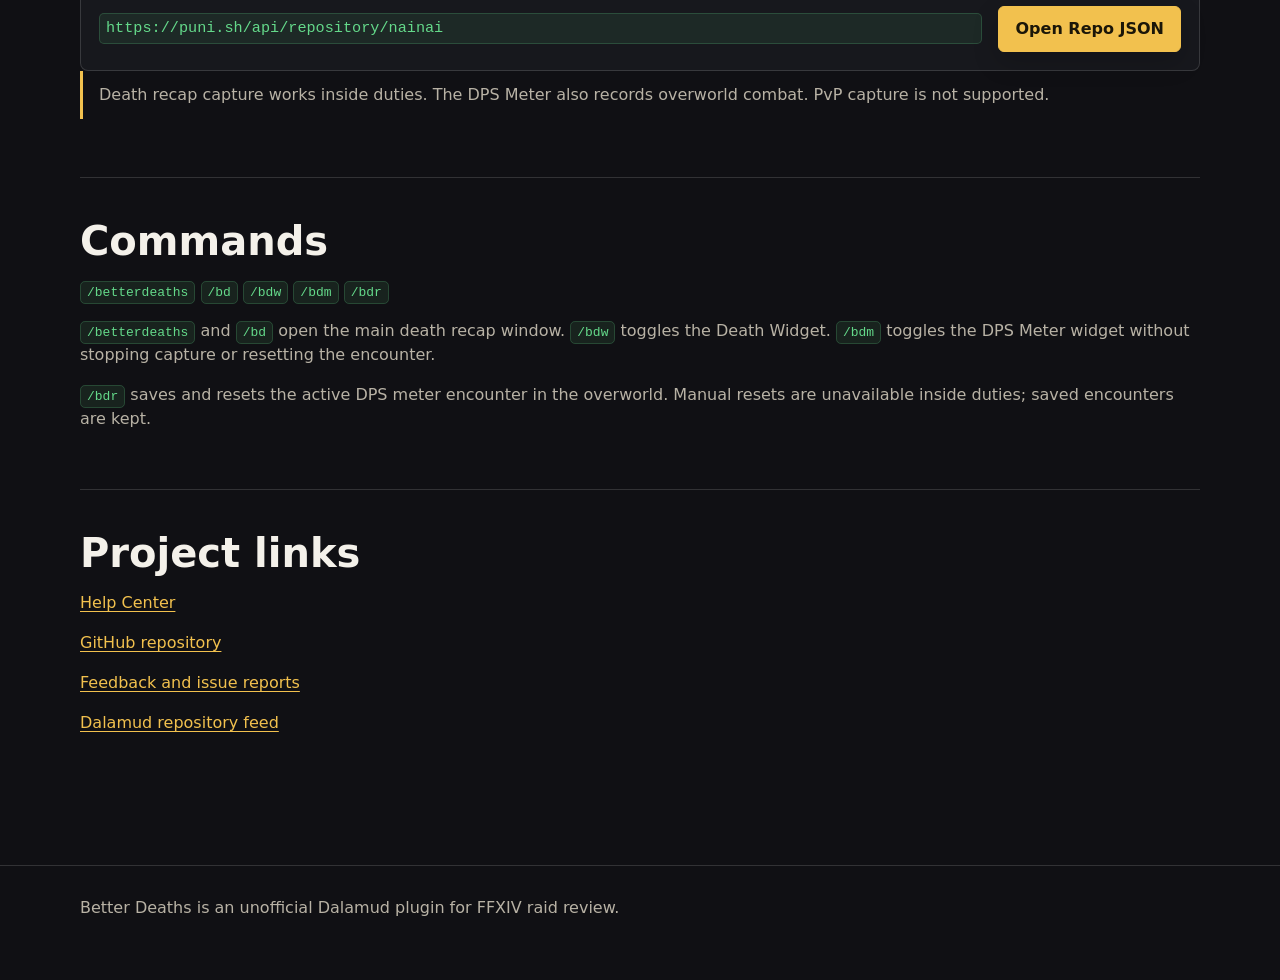
==== commit b3ec13ee: "Release Better Deaths 1.0.0.53 stable" ====
--- a/docs/index.html
+++ b/docs/index.html
@@ -461,7 +461,7 @@
 
     <section class="wrap" id="screenshots">
       <h2>See the pull from every angle</h2>
-      <p class="muted">These are the same redacted views used throughout the Help Center.</p>
+      <p class="muted">Explore the views used throughout the Help Center, with player names redacted or shortened to initials.</p>
       <div class="screens">
         <figure class="screenshot wide">
           <img src="assets/help-review-lead-up.png" alt="Better Deaths review page with a recorded pull, death timeline, and expanded lead-up events">
@@ -478,6 +478,12 @@
         <figure class="screenshot wide">
           <img src="assets/help-replay.png" alt="Better Deaths Replay showing an arena, players, mechanics, timeline, and active effects">
           <figcaption><a href="help/replay.html">Replay</a> puts captured movement, arena context, active effects, and supported mechanic drawings on one timeline.</figcaption>
+        </figure>
+        <figure class="screenshot wide">
+          <a href="assets/help-dps-meter.png" target="_blank" rel="noopener" aria-label="Open full-size DPS Meter screenshot">
+            <img src="assets/help-dps-meter.png" alt="Better Deaths DPS Meter column settings and a Concise encounter preview with player initials, damage, DPS, damage share, direct hits, and critical hits" width="919" height="970" loading="lazy" decoding="async">
+          </a>
+          <figcaption><a href="help/meter.html#meter">DPS Meter</a> lets you choose and reorder columns, switch display modes, and inspect a saved encounter in the preview.</figcaption>
         </figure>
         <figure class="screenshot">
           <img src="assets/help-analyzer-p3-limit-cut.png" alt="Better Deaths WTF.DIG Limit Cut analysis showing player rotations and target positions">
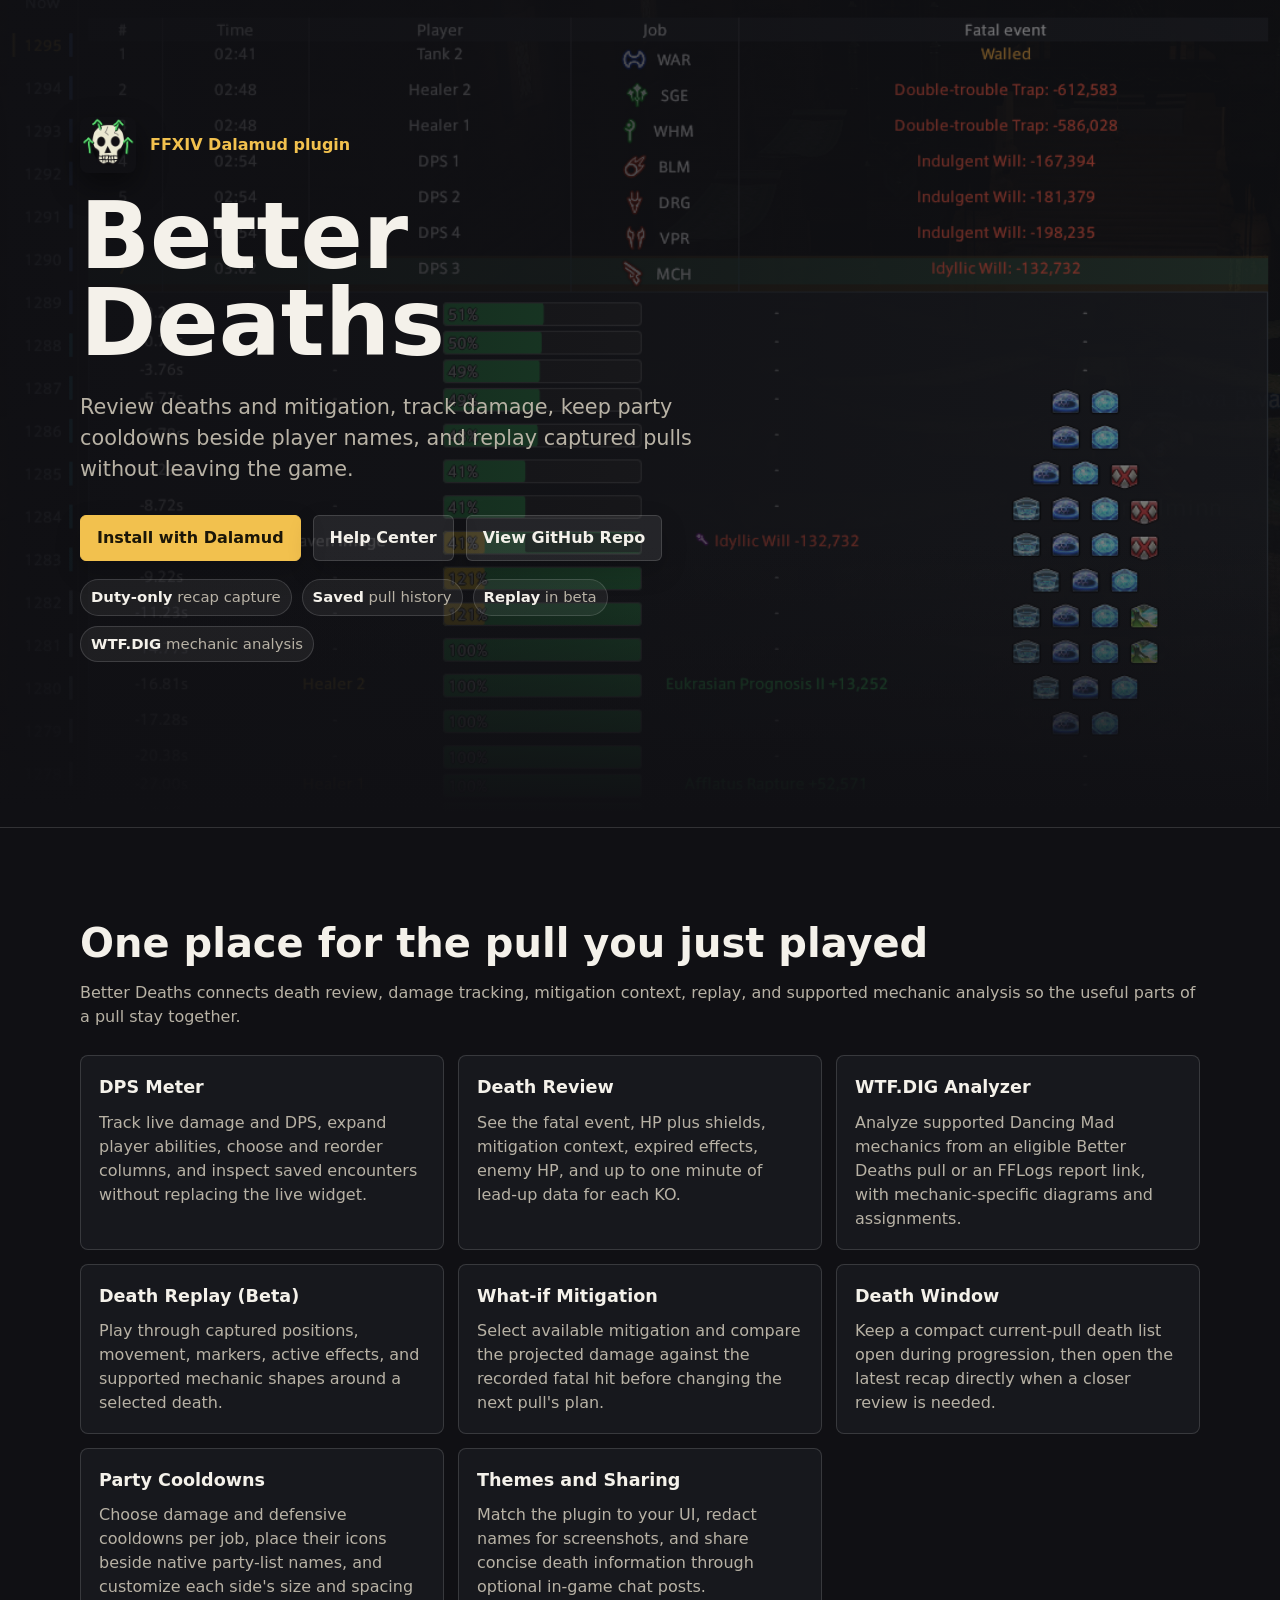
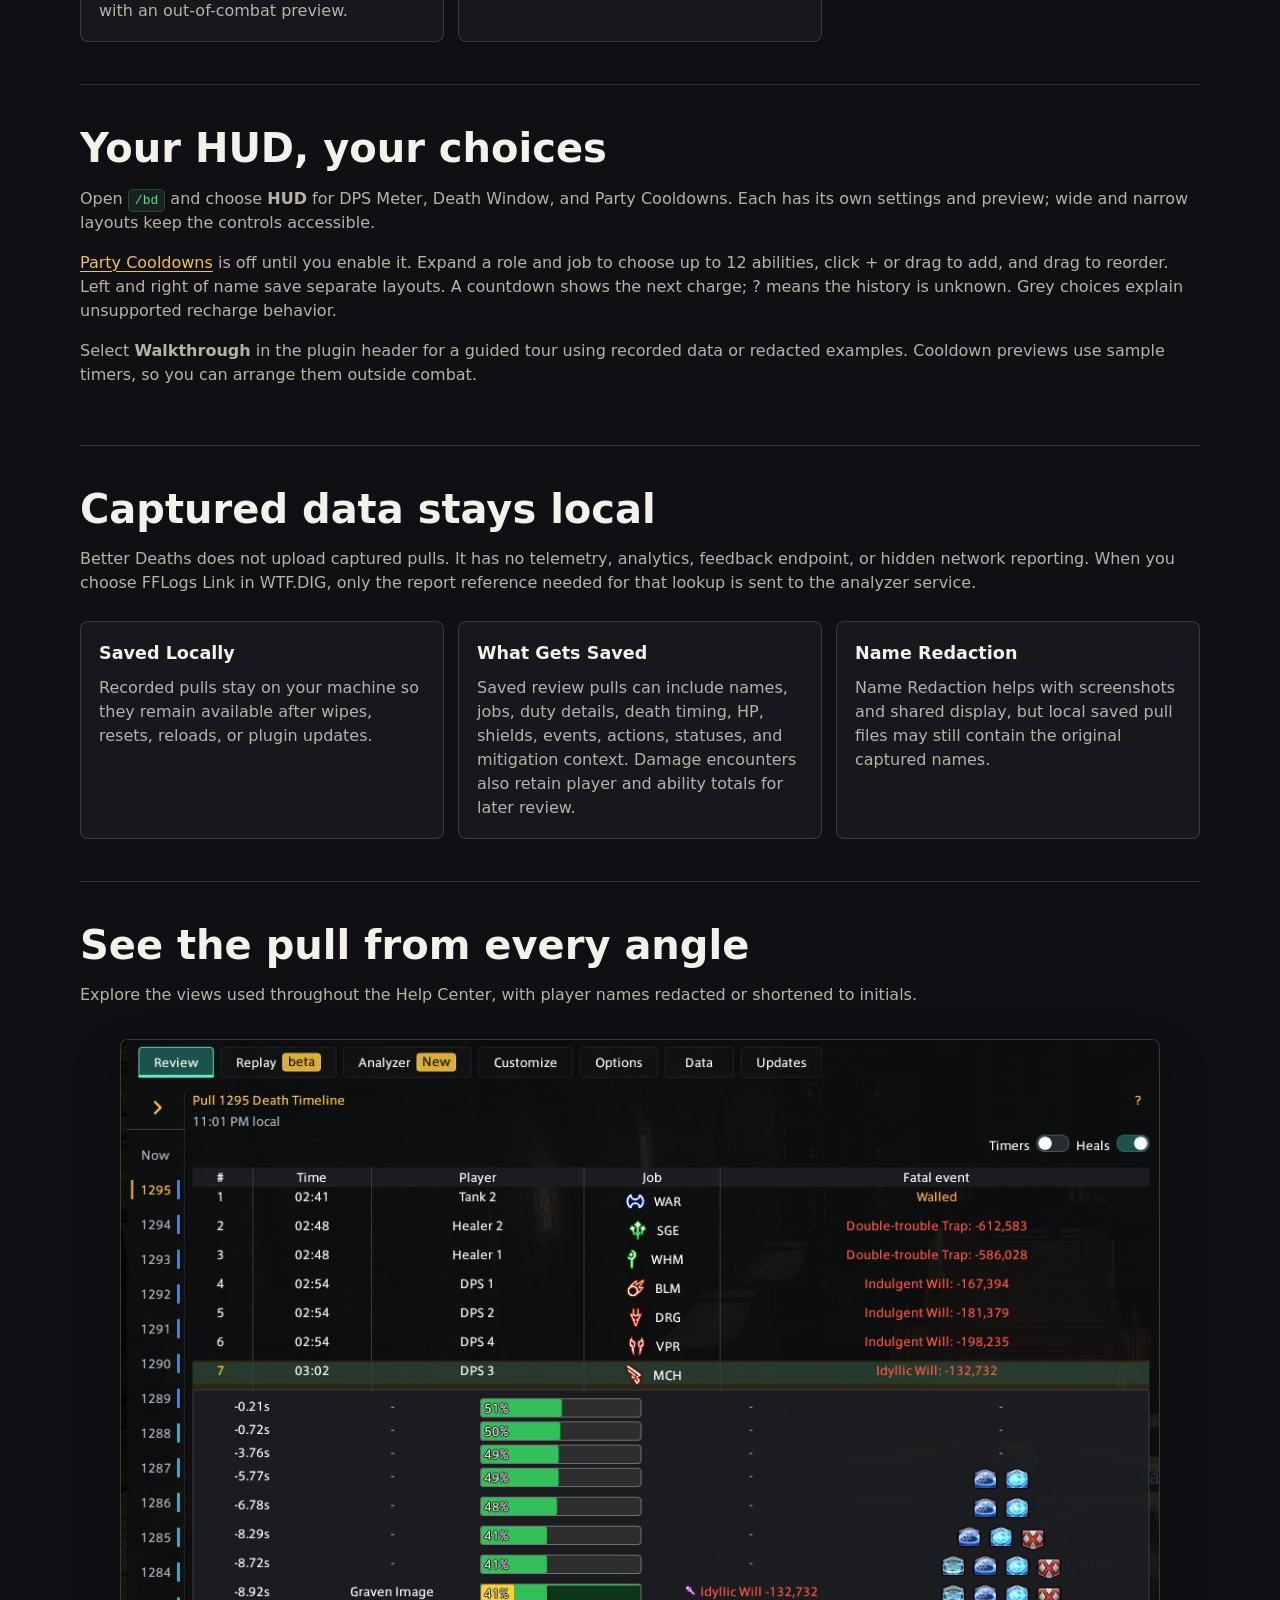
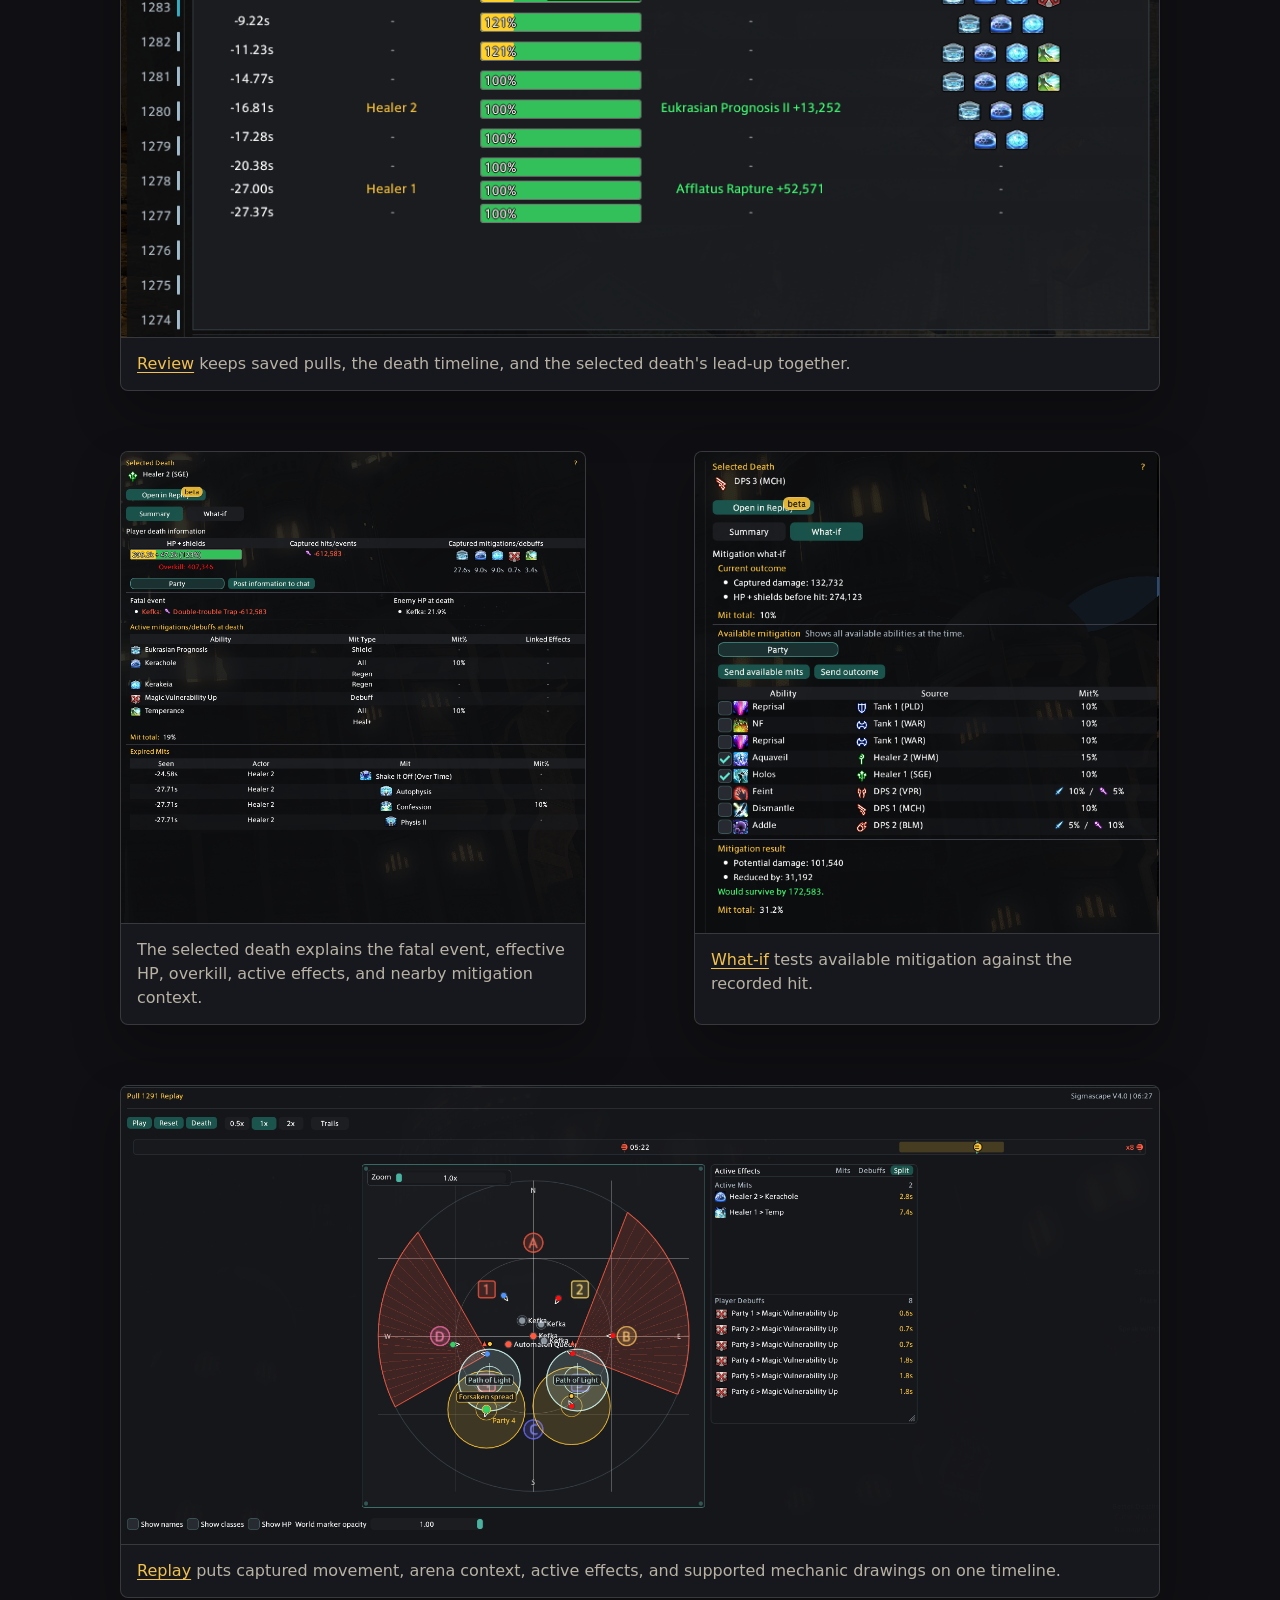
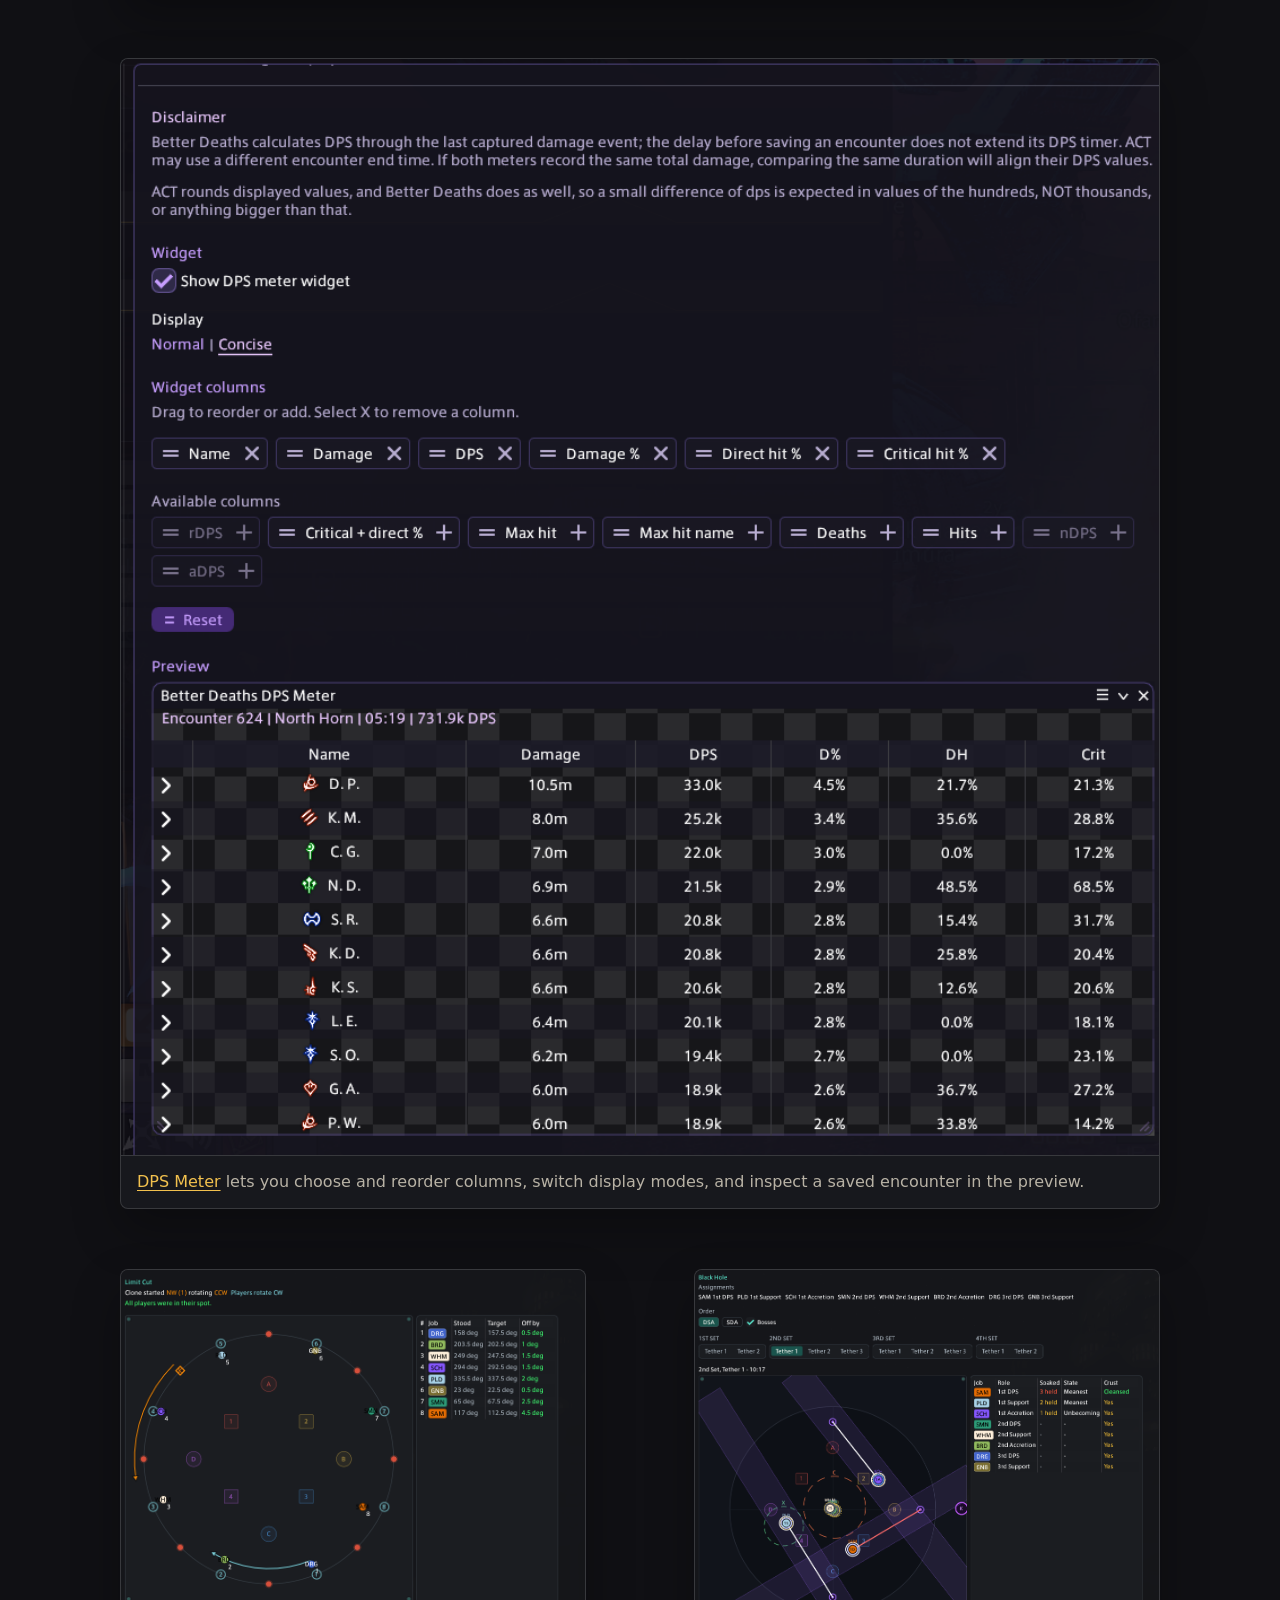
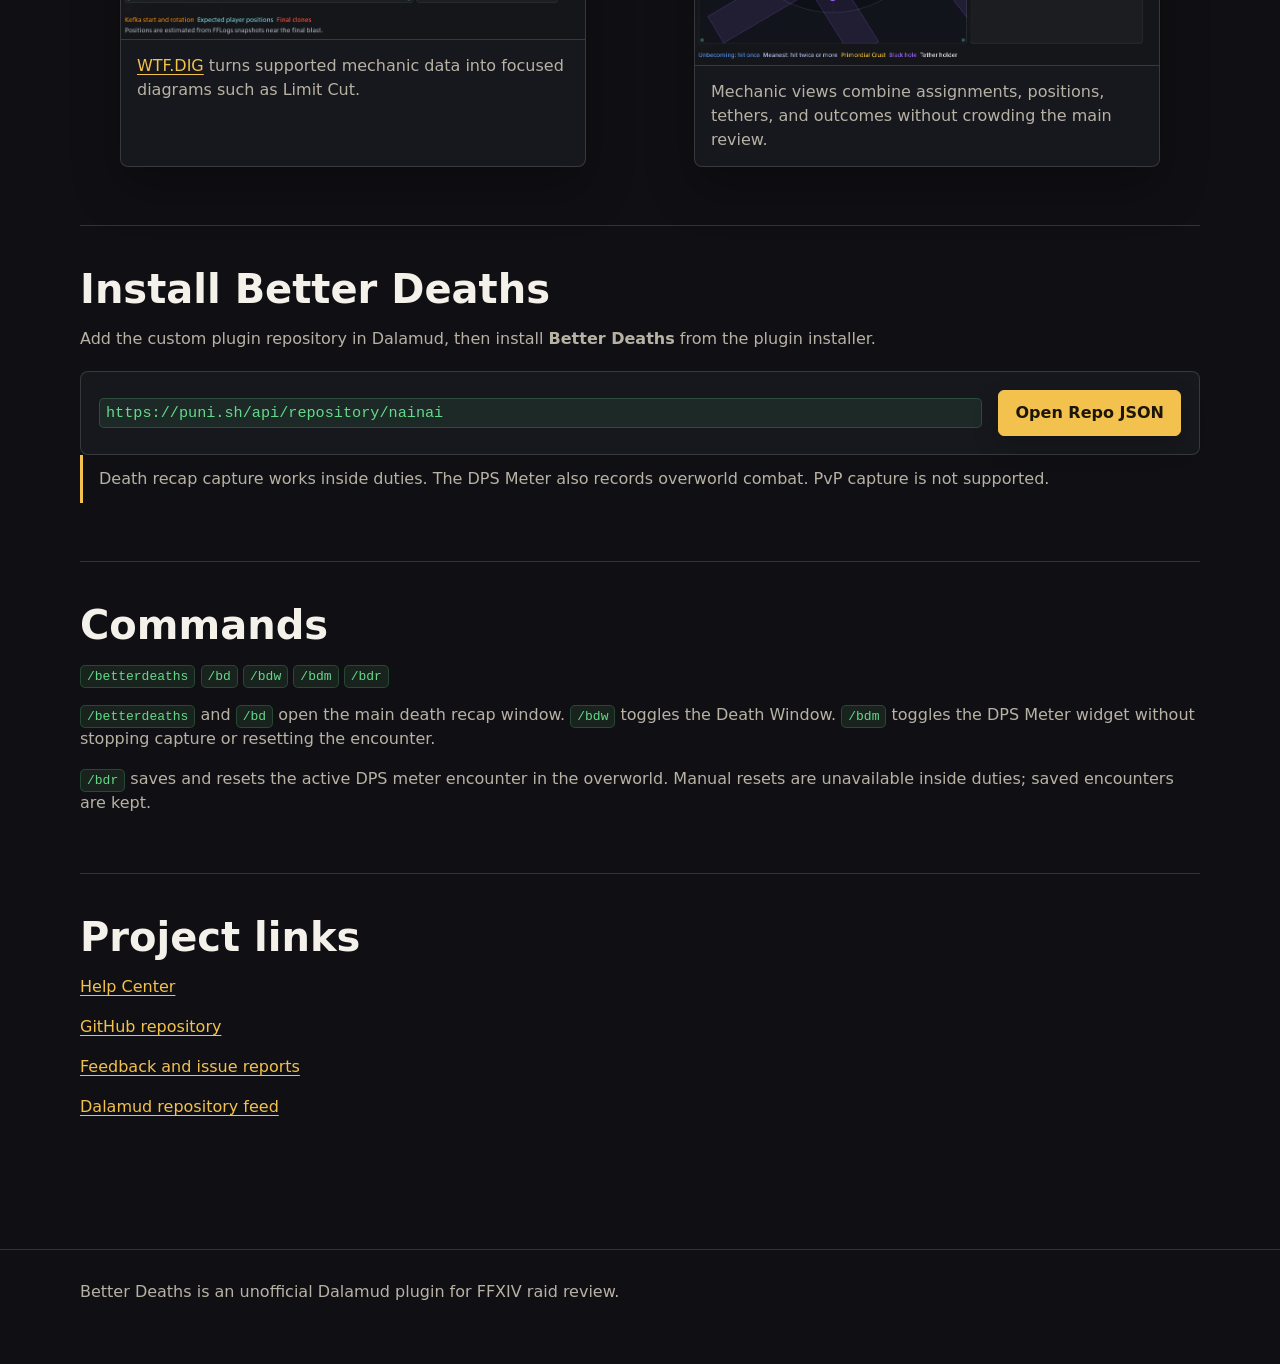
==== commit 3cdc74b2: "Release Better Deaths 1.0.0.61 stable" ====
--- a/docs/index.html
+++ b/docs/index.html
@@ -4,18 +4,18 @@
   <meta charset="utf-8">
   <meta name="viewport" content="width=device-width, initial-scale=1">
   <title>Better Deaths - FFXIV Death Review and DPS Meter</title>
-  <meta name="description" content="Better Deaths brings death review, a customizable DPS meter, saved encounters, mitigation checks, Death Replay, and supported Dancing Mad mechanic analysis into one FFXIV Dalamud plugin.">
+  <meta name="description" content="Review FFXIV deaths, track damage with a customizable DPS meter, watch party cooldowns beside player names, and revisit captured pulls with Better Deaths.">
   <meta name="robots" content="index, follow">
   <link rel="canonical" href="https://nainaiowo.github.io/better-deaths/">
   <link rel="icon" href="assets/icon.png" type="image/png">
   <meta property="og:type" content="website">
   <meta property="og:title" content="Better Deaths - FFXIV Death Review and DPS Meter">
-  <meta property="og:description" content="Review deaths, track damage with a customizable DPS meter, revisit saved encounters, and replay captured pulls.">
+  <meta property="og:description" content="Review deaths, track damage, customize party cooldown icons, and replay captured pulls.">
   <meta property="og:url" content="https://nainaiowo.github.io/better-deaths/">
   <meta property="og:image" content="https://nainaiowo.github.io/better-deaths/assets/help-review-lead-up.png">
   <meta name="twitter:card" content="summary_large_image">
   <meta name="twitter:title" content="Better Deaths - FFXIV Death Review and DPS Meter">
-  <meta name="twitter:description" content="Death review, a customizable DPS meter, saved encounters, pull replay, and supported mechanic analysis in one Dalamud plugin.">
+  <meta name="twitter:description" content="Death review, a customizable DPS meter, party cooldowns, and pull replay in one Dalamud plugin.">
   <meta name="twitter:image" content="https://nainaiowo.github.io/better-deaths/assets/help-review-lead-up.png">
   <script type="application/ld+json">
   {
@@ -24,7 +24,7 @@
     "name": "Better Deaths",
     "applicationCategory": "UtilitiesApplication",
     "operatingSystem": "Windows",
-    "description": "Better Deaths brings death review, a customizable DPS meter, saved encounters, mitigation checks, Death Replay, and supported Dancing Mad mechanic analysis into one FFXIV Dalamud plugin.",
+    "description": "Review FFXIV deaths, track damage with a customizable DPS meter, watch party cooldowns beside player names, and revisit captured pulls with Better Deaths.",
     "softwareRequirements": "Dalamud",
     "url": "https://nainaiowo.github.io/better-deaths/",
     "codeRepository": "https://github.com/Nainaiowo/better-deaths",
@@ -388,7 +388,7 @@
           <p class="eyebrow">FFXIV Dalamud plugin</p>
         </div>
         <h1>Better Deaths</h1>
-        <p class="lead">Review deaths and mitigation, track damage with a customizable DPS meter, revisit saved encounters, and replay captured pulls without leaving the game.</p>
+        <p class="lead">Review deaths and mitigation, track damage, keep party cooldowns beside player names, and replay captured pulls without leaving the game.</p>
         <div class="actions">
           <a class="button primary" href="#install">Install with Dalamud</a>
           <a class="button" href="help/">Help Center</a>
@@ -430,14 +430,25 @@
           <p>Select available mitigation and compare the projected damage against the recorded fatal hit before changing the next pull's plan.</p>
         </article>
         <article class="feature">
-          <h3><a href="help/widget.html">Death Widget</a></h3>
+          <h3><a href="help/widget.html">Death Window</a></h3>
           <p>Keep a compact current-pull death list open during progression, then open the latest recap directly when a closer review is needed.</p>
+        </article>
+        <article class="feature">
+          <h3><a href="help/cooldowns.html#party-cooldowns">Party Cooldowns</a></h3>
+          <p>Choose damage and defensive cooldowns per job, place their icons beside native party-list names, and customize each side's size and spacing with an out-of-combat preview.</p>
         </article>
         <article class="feature">
           <h3><a href="help/settings.html">Themes and Sharing</a></h3>
           <p>Match the plugin to your UI, redact names for screenshots, and share concise death information through optional in-game chat posts.</p>
         </article>
       </div>
+    </section>
+
+    <section class="wrap" id="hud">
+      <h2>Your HUD, your choices</h2>
+      <p class="muted">Open <code>/bd</code> and choose <strong>HUD</strong> for DPS Meter, Death Window, and Party Cooldowns. Each has its own settings and preview; wide and narrow layouts keep the controls accessible.</p>
+      <p class="muted"><a href="help/cooldowns.html#party-cooldowns">Party Cooldowns</a> is off until you enable it. Expand a role and job to choose up to 12 abilities, click + or drag to add, and drag to reorder. Left and right of name save separate layouts. A countdown shows the next charge; ? means the history is unknown. Grey choices explain unsupported recharge behavior.</p>
+      <p class="muted">Select <strong>Walkthrough</strong> in the plugin header for a guided tour using recorded data or redacted examples. Cooldown previews use sample timers, so you can arrange them outside combat.</p>
     </section>
 
     <section class="wrap" id="privacy">
@@ -509,7 +520,7 @@
     <section class="wrap" id="commands">
       <h2>Commands</h2>
       <p><code>/betterdeaths</code> <code>/bd</code> <code>/bdw</code> <code>/bdm</code> <code>/bdr</code></p>
-      <p class="muted"><code>/betterdeaths</code> and <code>/bd</code> open the main death recap window. <code>/bdw</code> toggles the Death Widget. <code>/bdm</code> toggles the DPS Meter widget without stopping capture or resetting the encounter.</p>
+      <p class="muted"><code>/betterdeaths</code> and <code>/bd</code> open the main death recap window. <code>/bdw</code> toggles the Death Window. <code>/bdm</code> toggles the DPS Meter widget without stopping capture or resetting the encounter.</p>
       <p class="muted"><code>/bdr</code> saves and resets the active DPS meter encounter in the overworld. Manual resets are unavailable inside duties; saved encounters are kept.</p>
     </section>
 
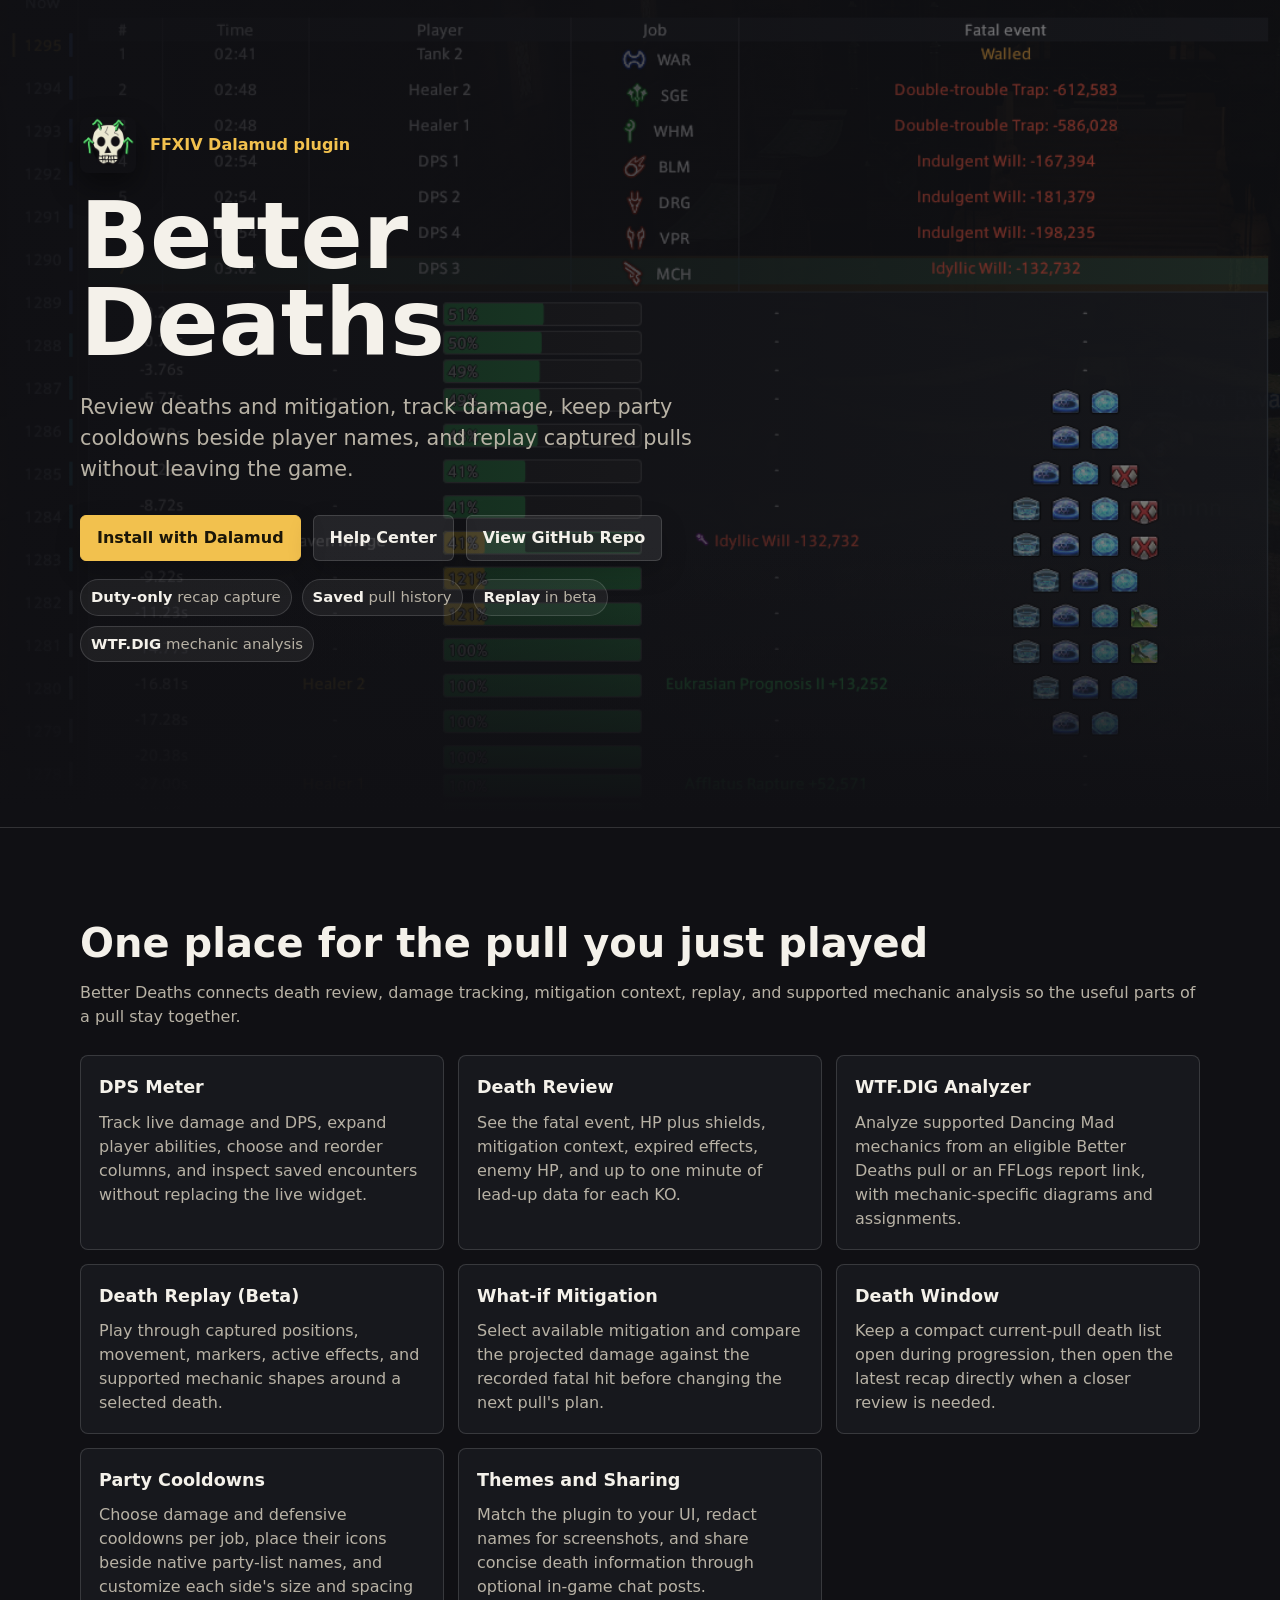
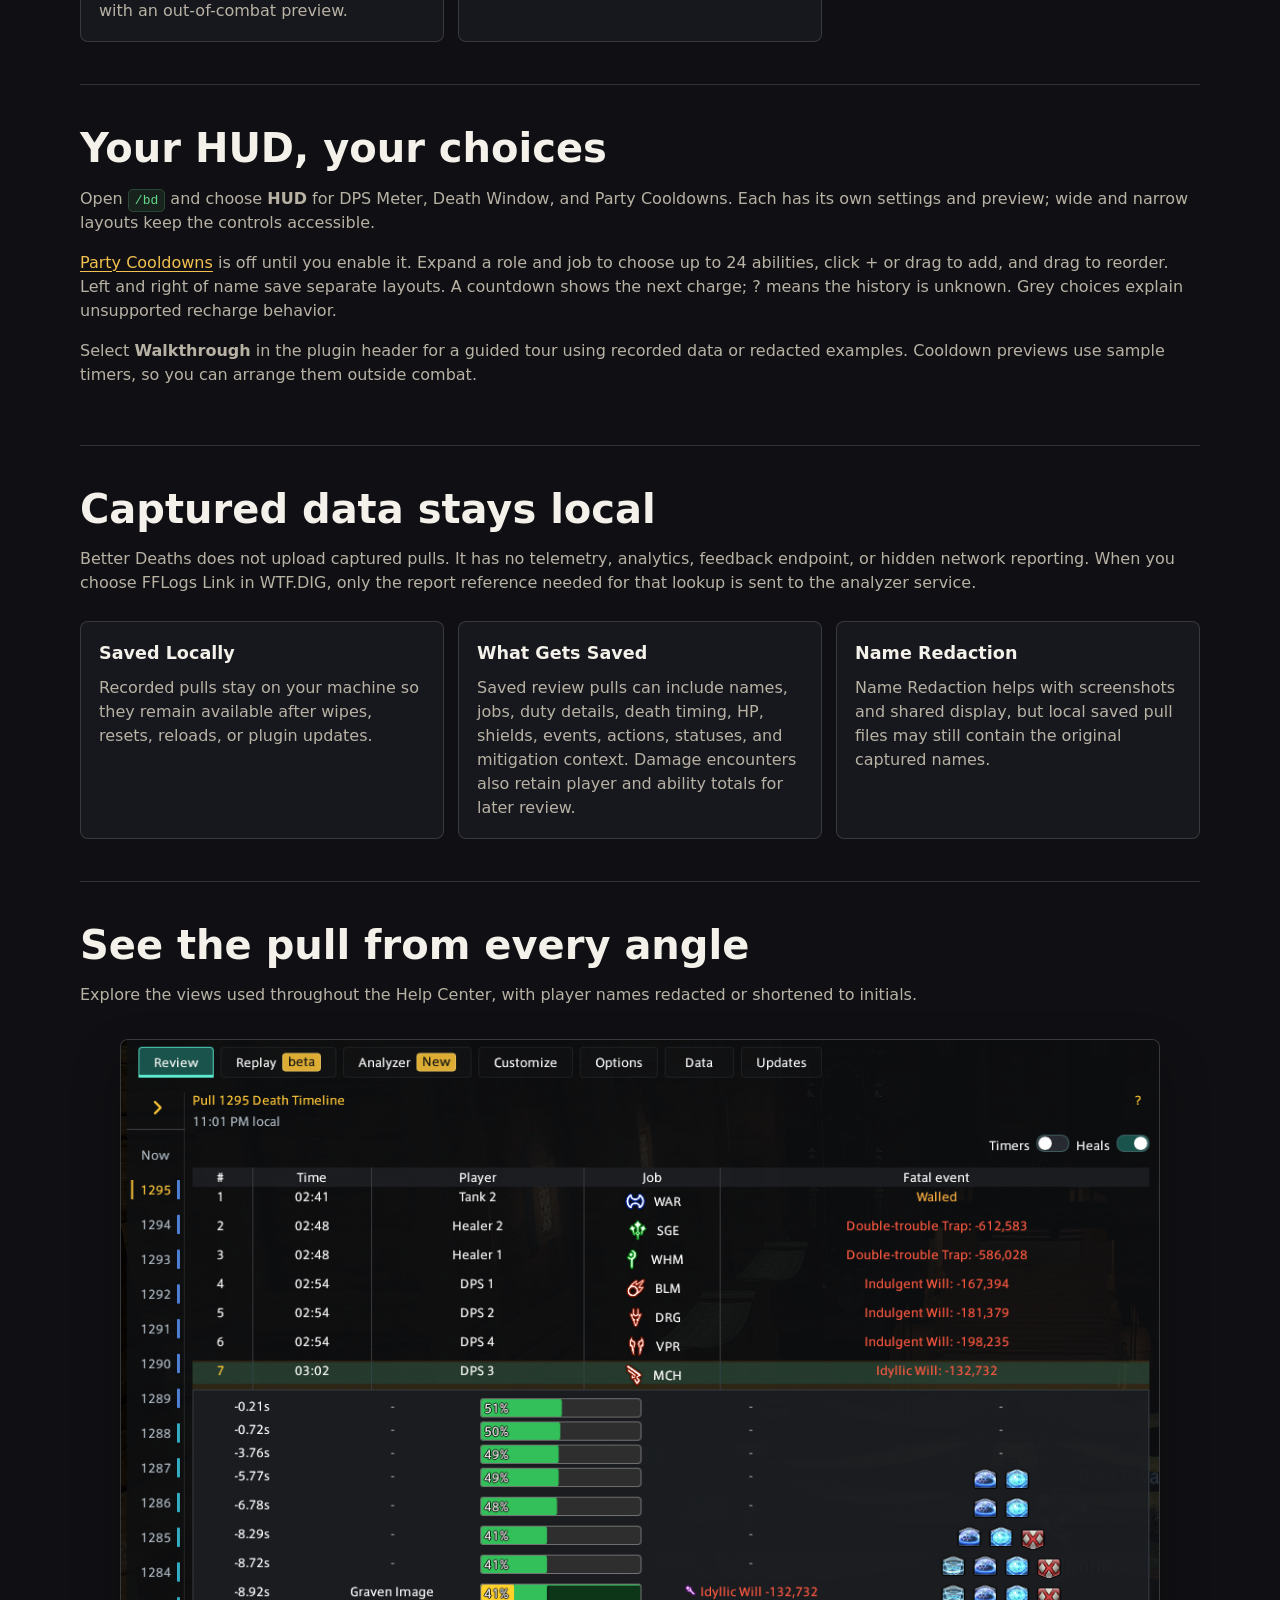
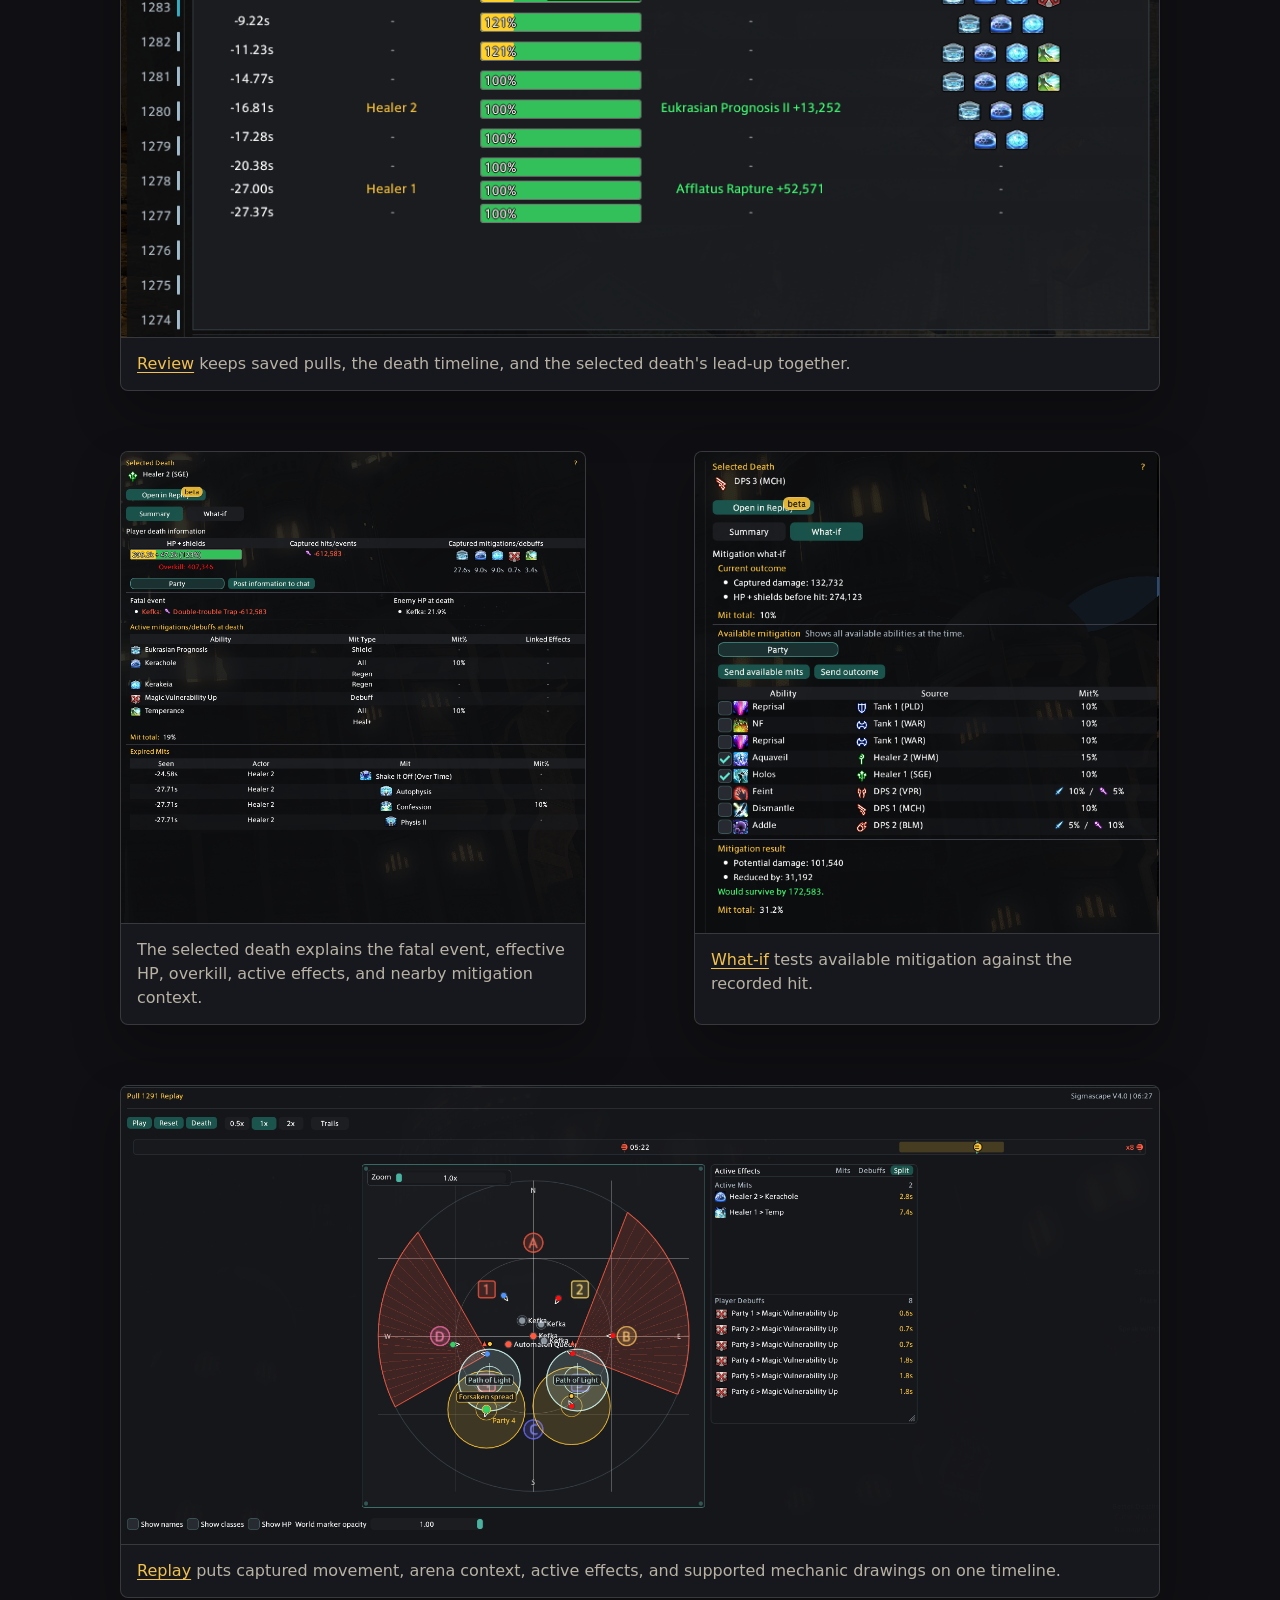
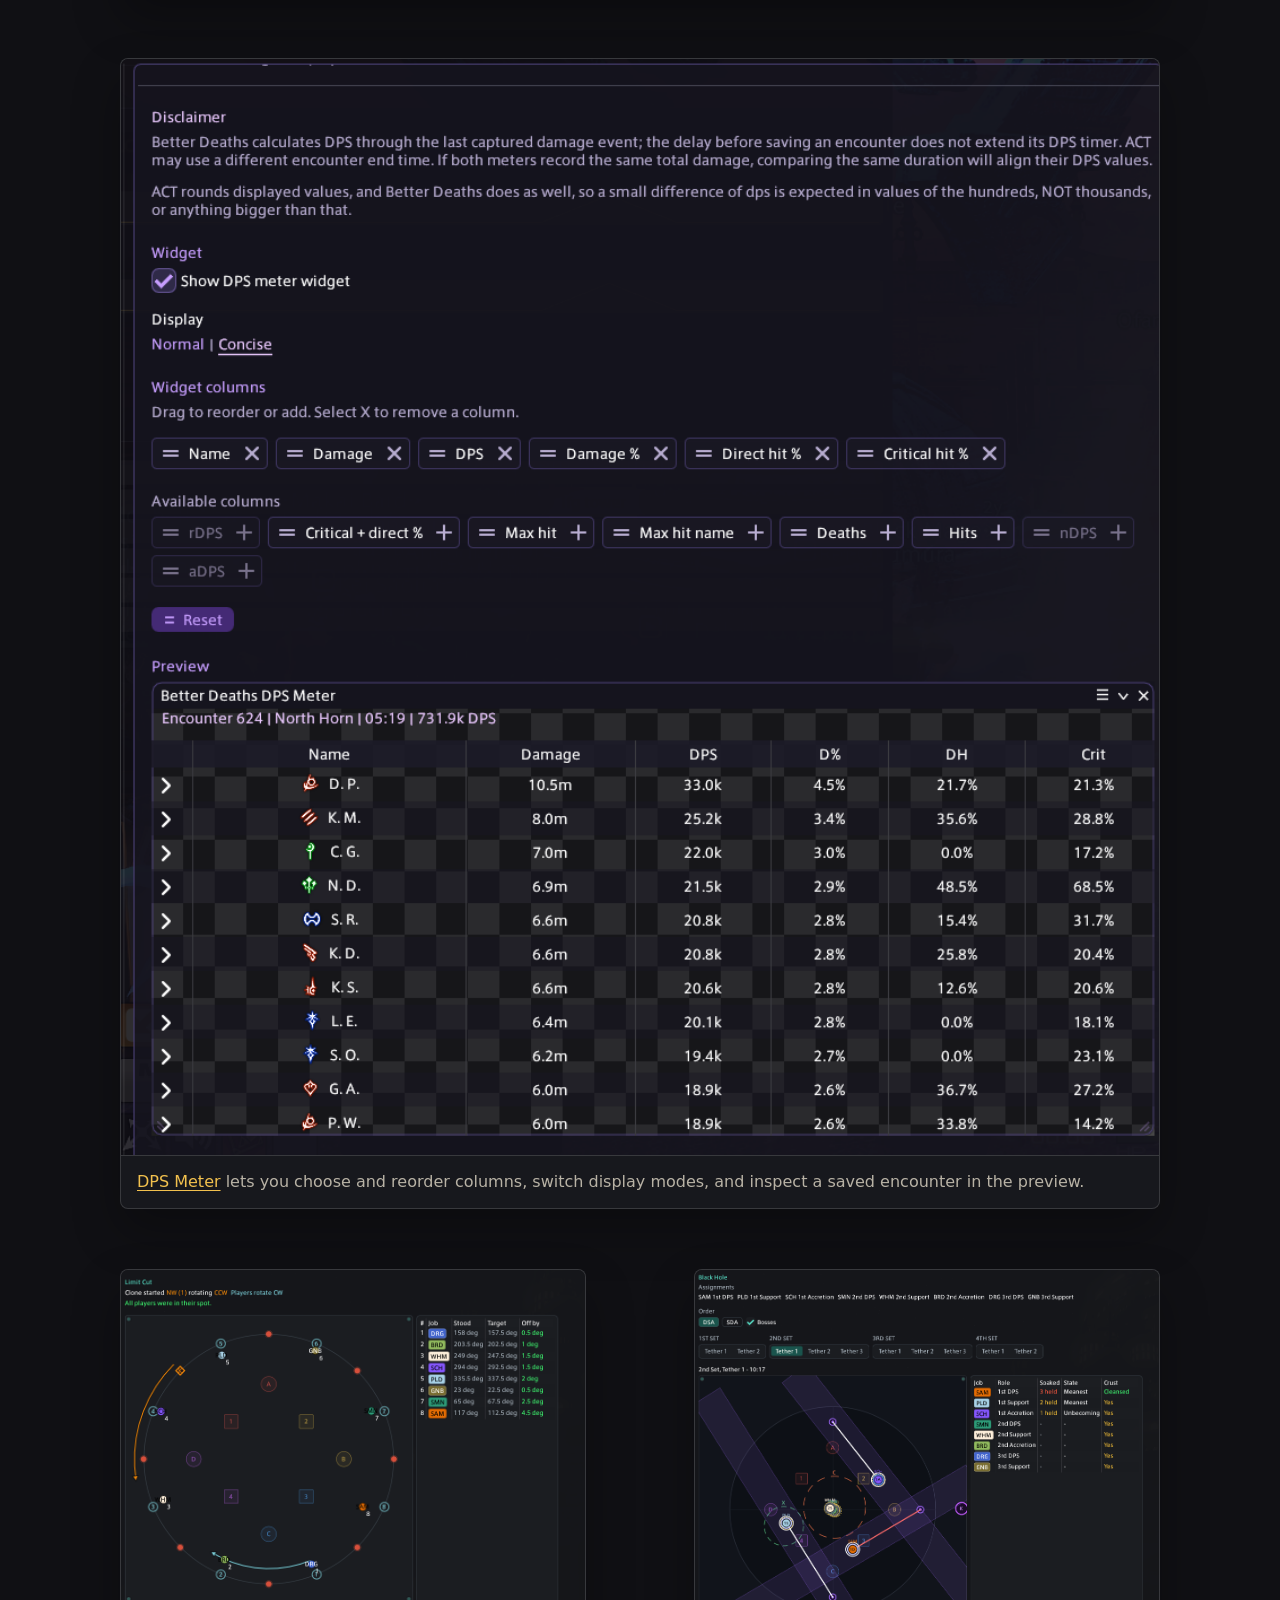
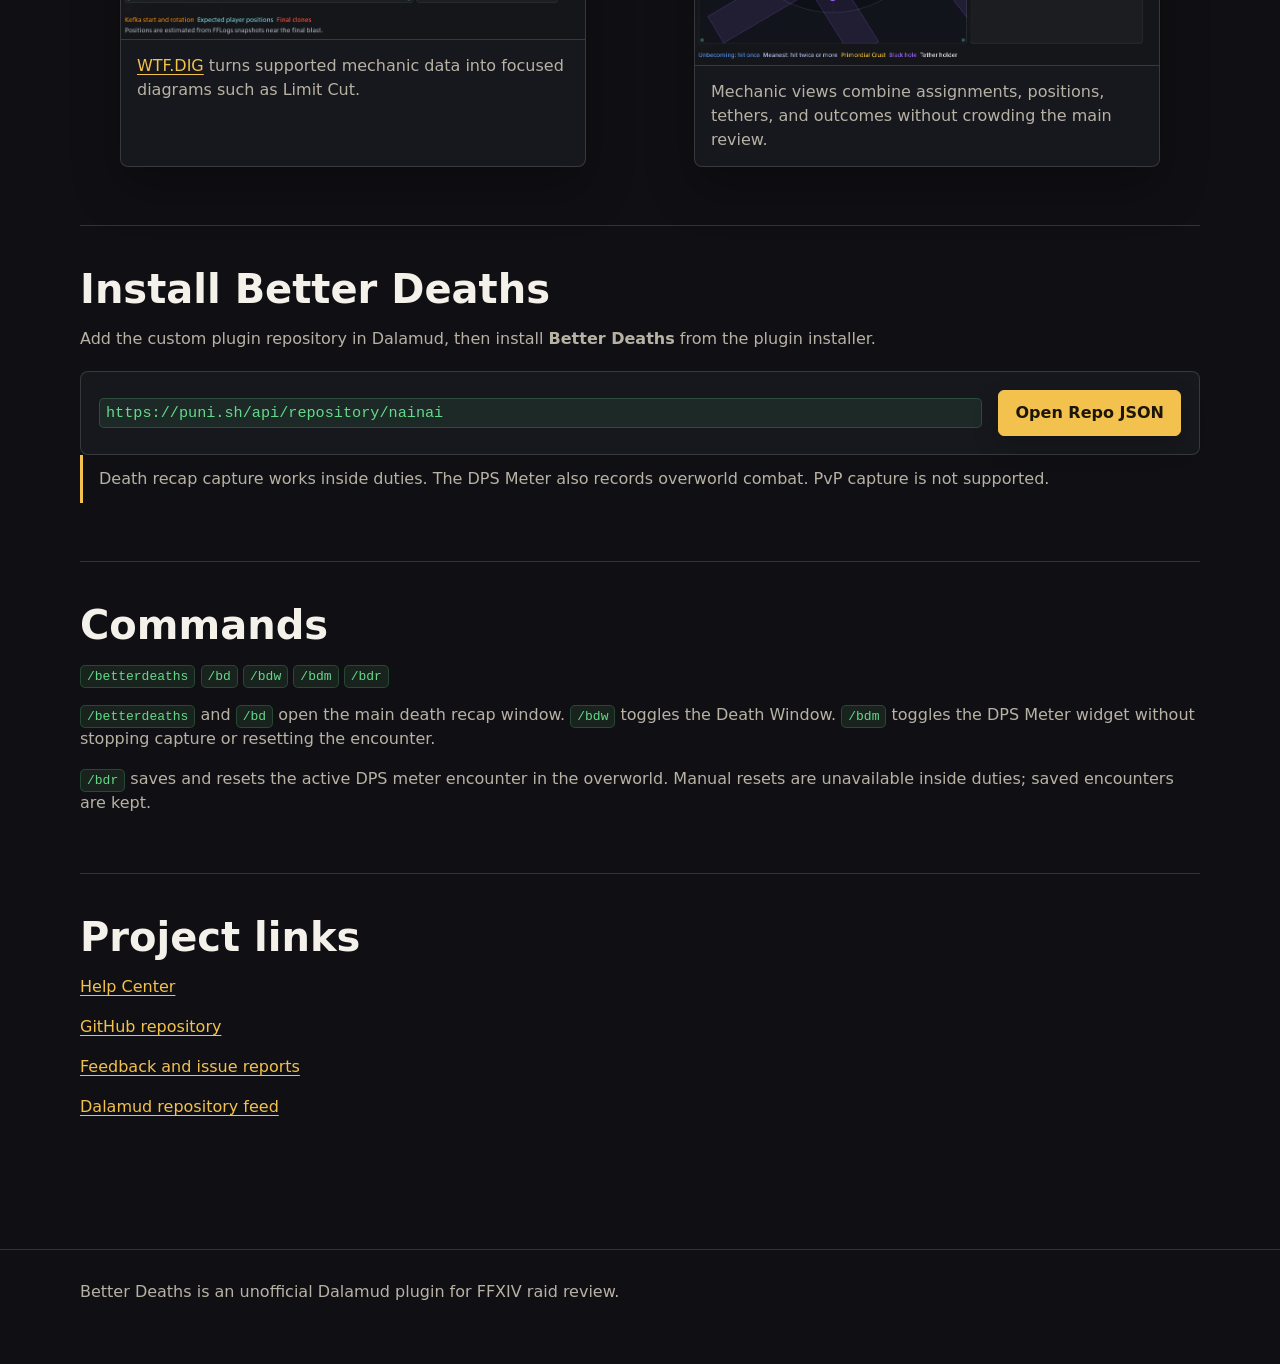
==== commit 0878bbfc: "Release Better Deaths 1.0.0.64 stable" ====
--- a/docs/index.html
+++ b/docs/index.html
@@ -447,7 +447,7 @@
     <section class="wrap" id="hud">
       <h2>Your HUD, your choices</h2>
       <p class="muted">Open <code>/bd</code> and choose <strong>HUD</strong> for DPS Meter, Death Window, and Party Cooldowns. Each has its own settings and preview; wide and narrow layouts keep the controls accessible.</p>
-      <p class="muted"><a href="help/cooldowns.html#party-cooldowns">Party Cooldowns</a> is off until you enable it. Expand a role and job to choose up to 12 abilities, click + or drag to add, and drag to reorder. Left and right of name save separate layouts. A countdown shows the next charge; ? means the history is unknown. Grey choices explain unsupported recharge behavior.</p>
+      <p class="muted"><a href="help/cooldowns.html#party-cooldowns">Party Cooldowns</a> is off until you enable it. Expand a role and job to choose up to 24 abilities, click + or drag to add, and drag to reorder. Left and right of name save separate layouts. A countdown shows the next charge; ? means the history is unknown. Grey choices explain unsupported recharge behavior.</p>
       <p class="muted">Select <strong>Walkthrough</strong> in the plugin header for a guided tour using recorded data or redacted examples. Cooldown previews use sample timers, so you can arrange them outside combat.</p>
     </section>
 
